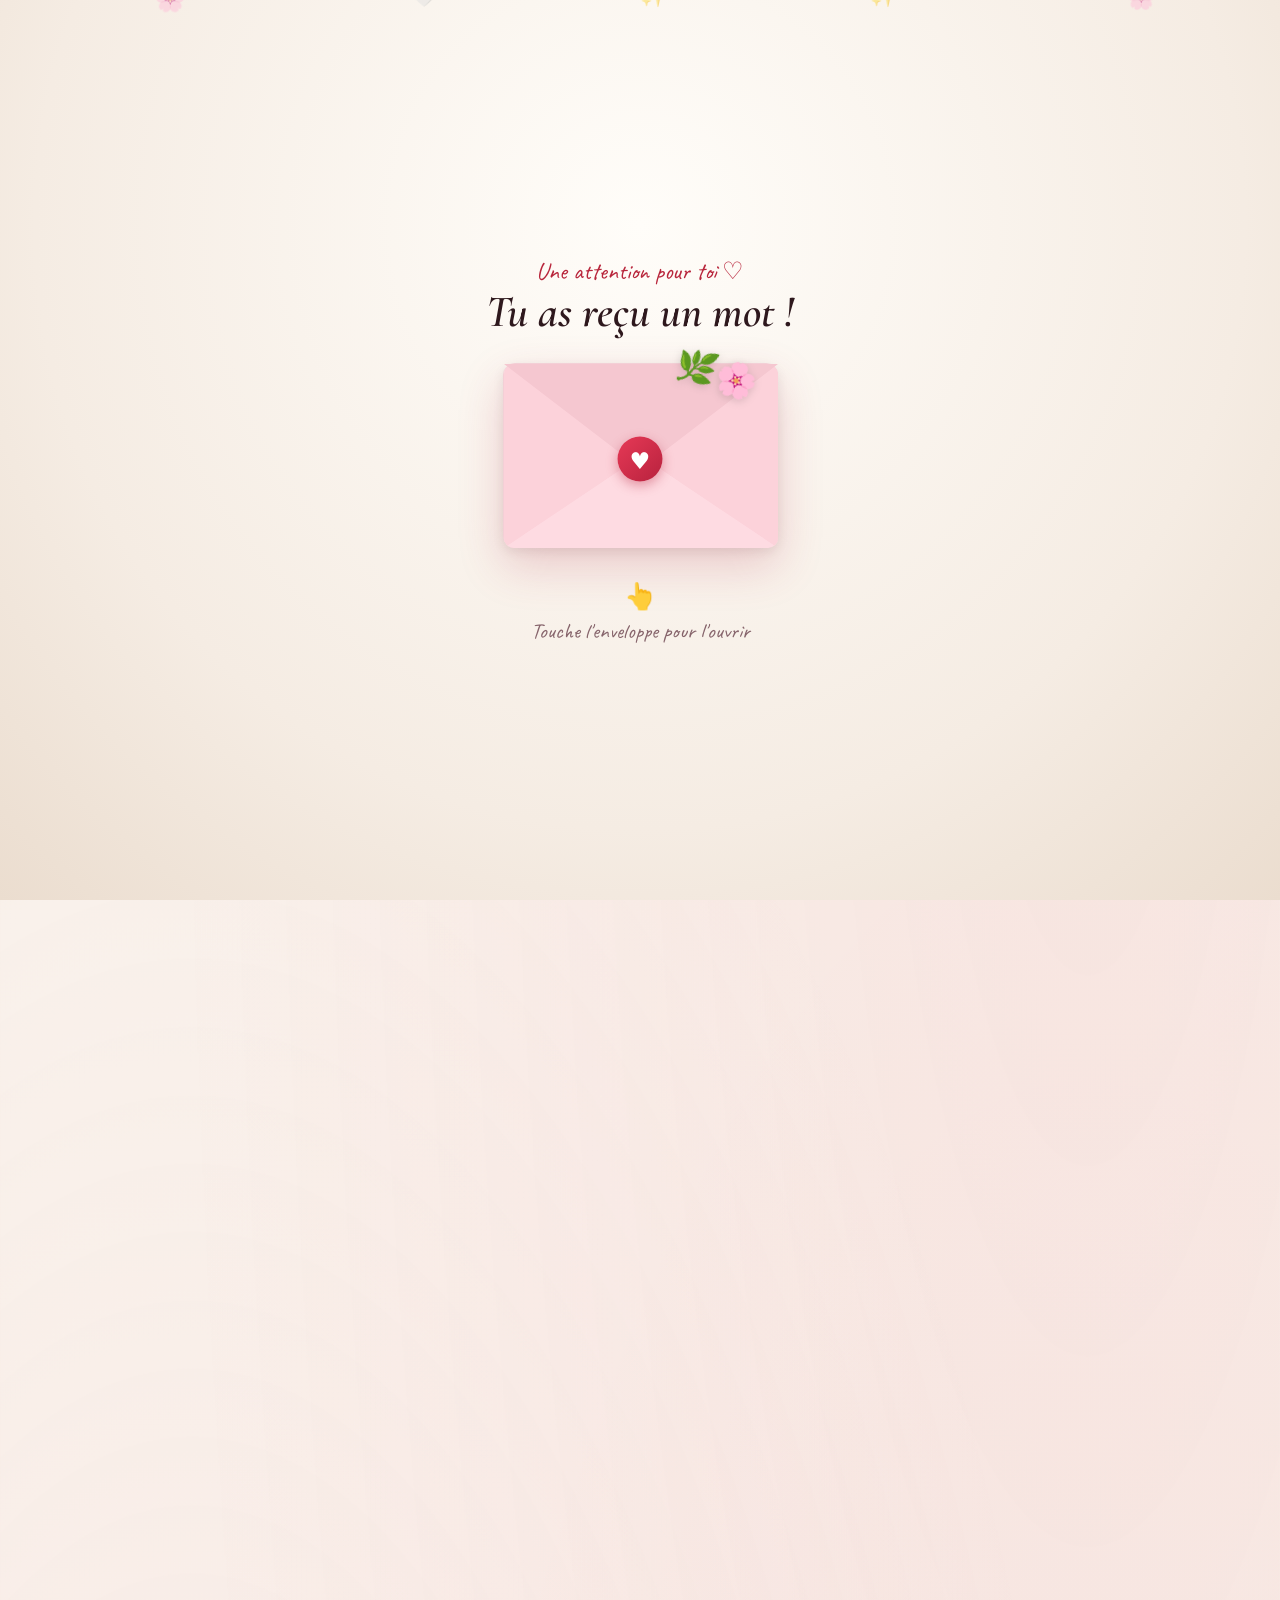
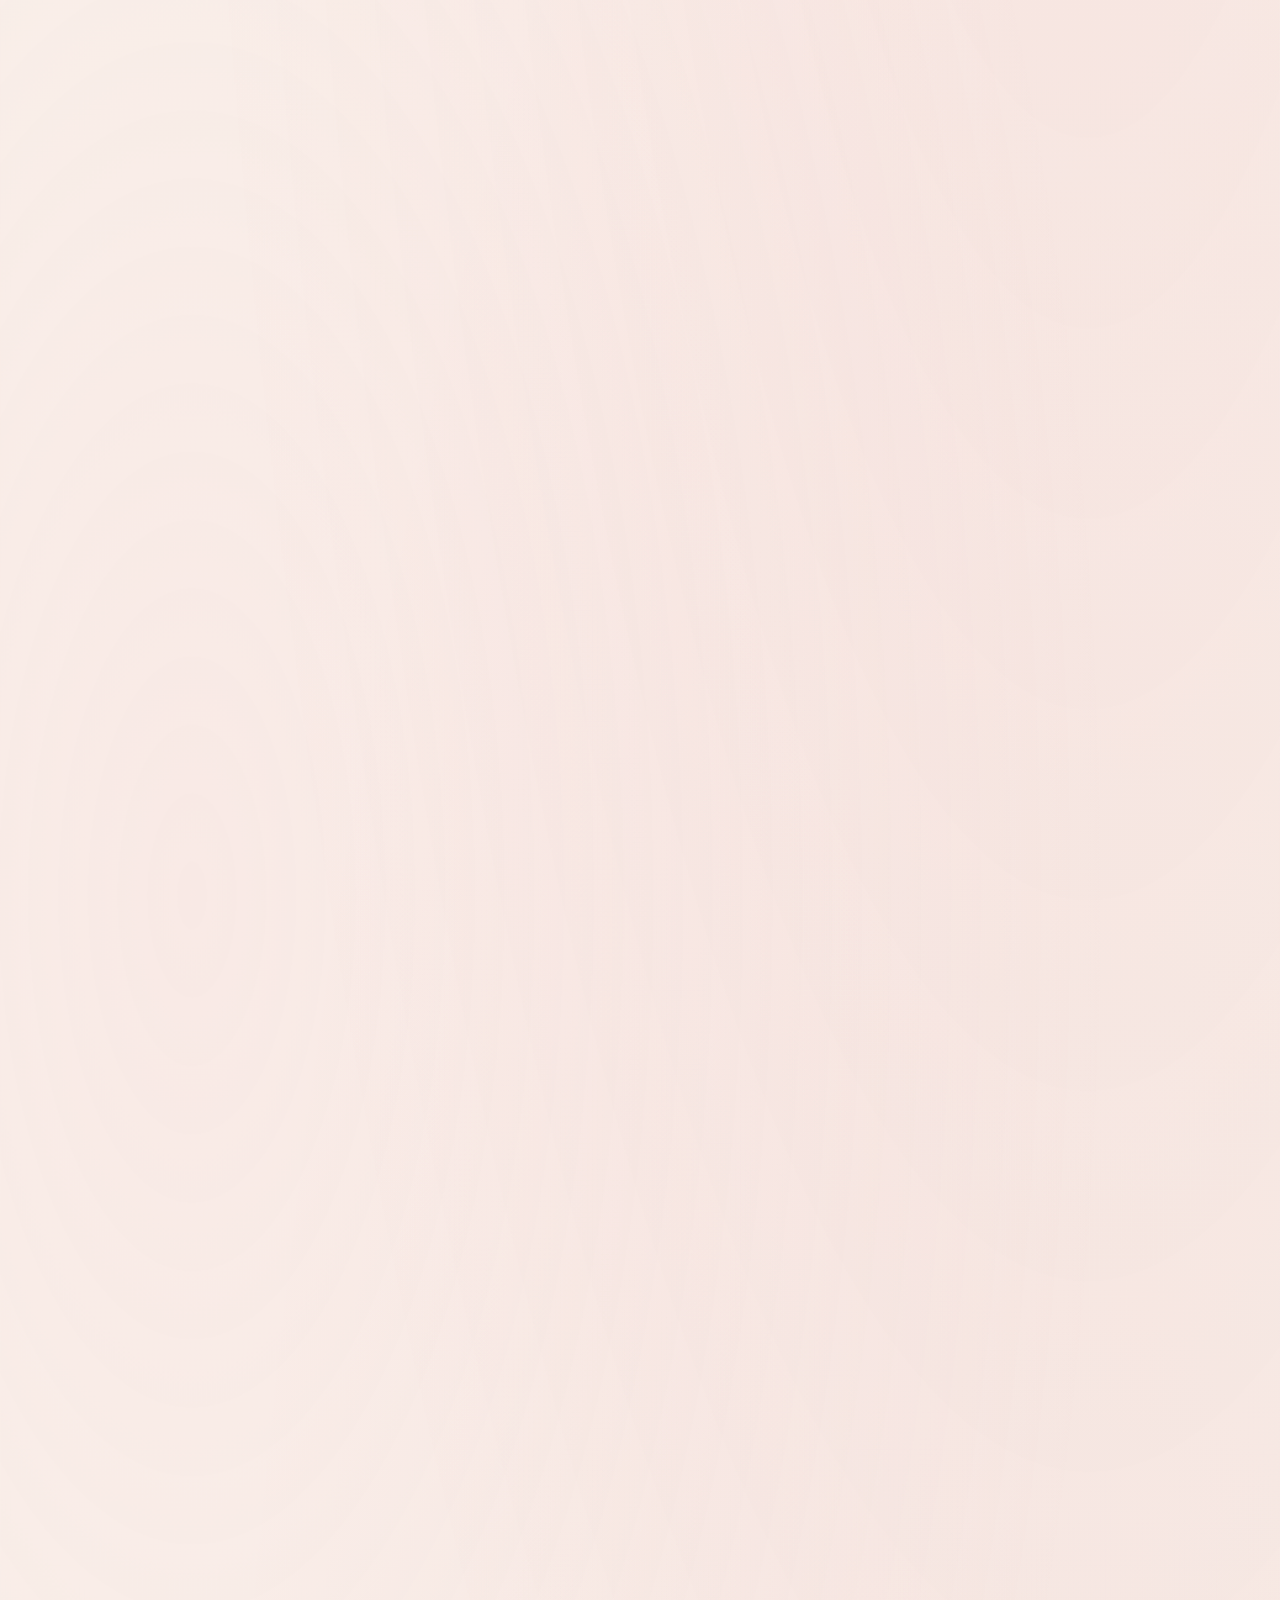
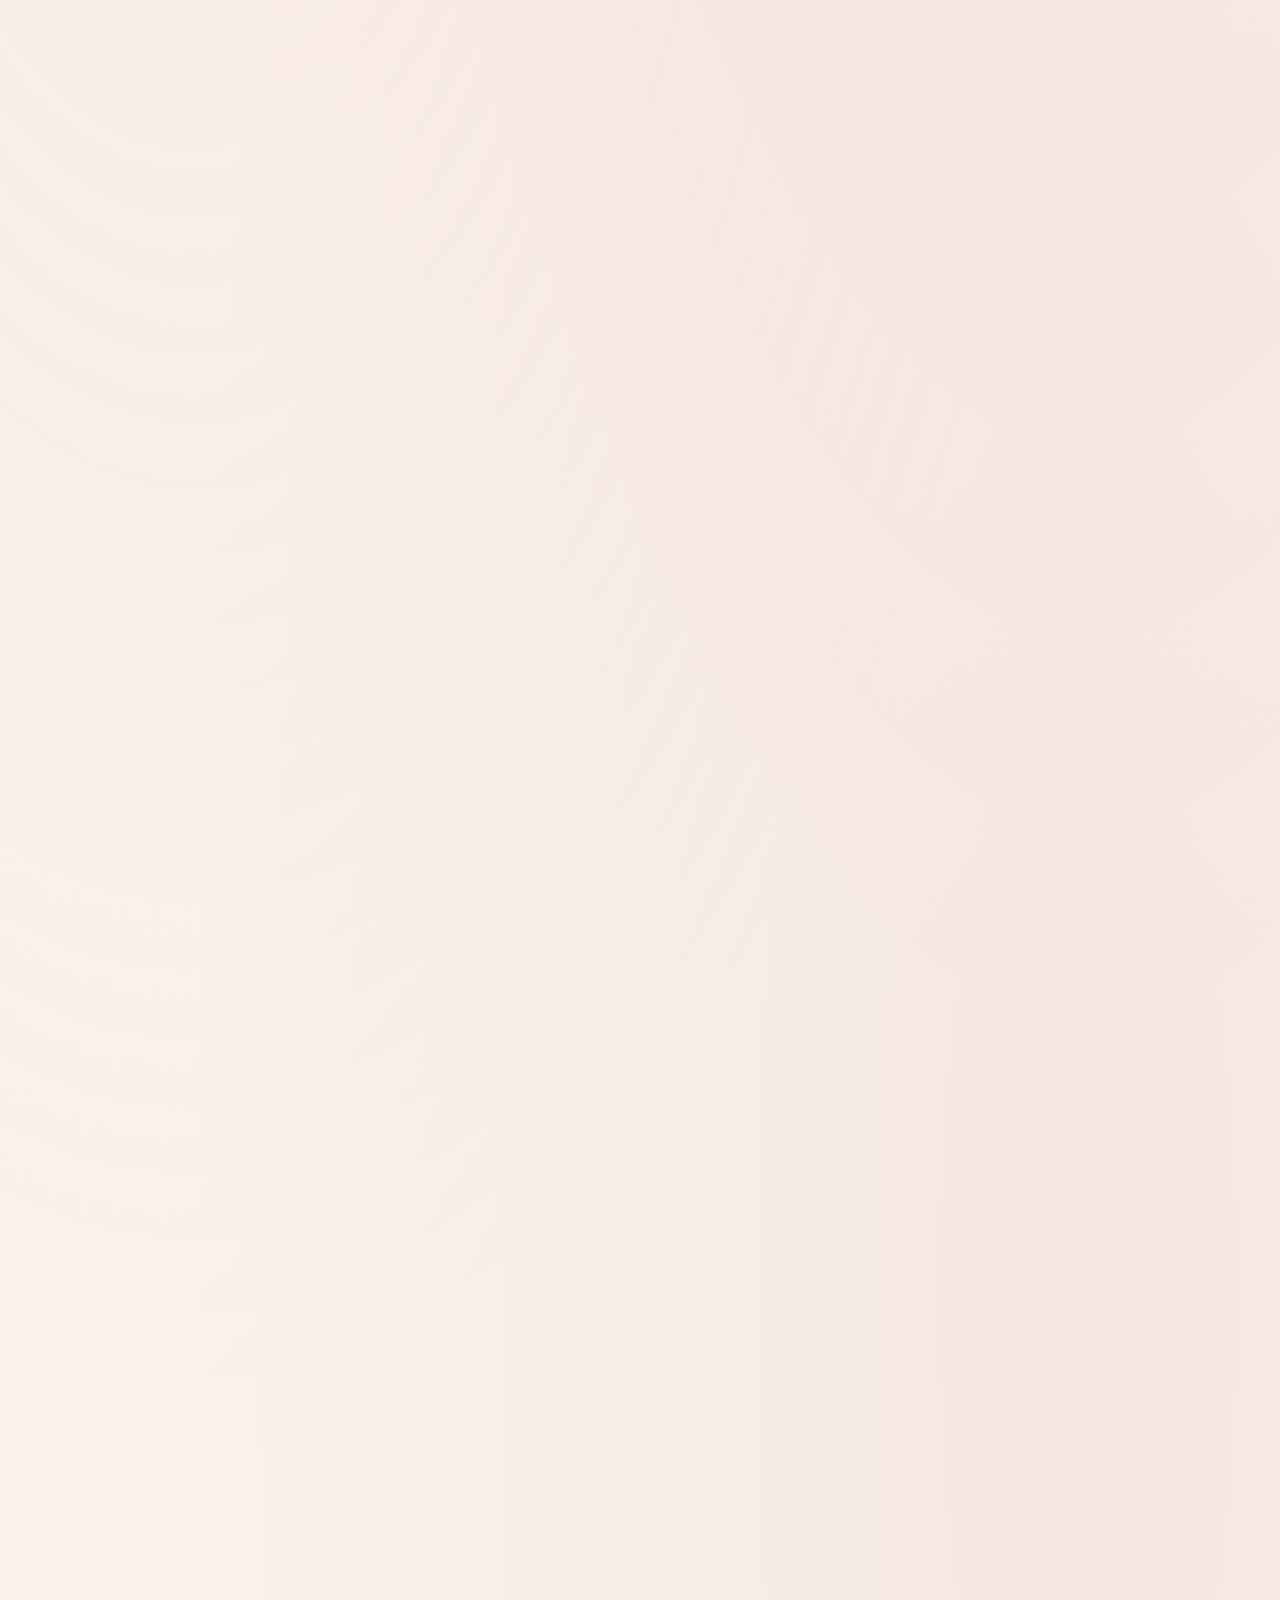
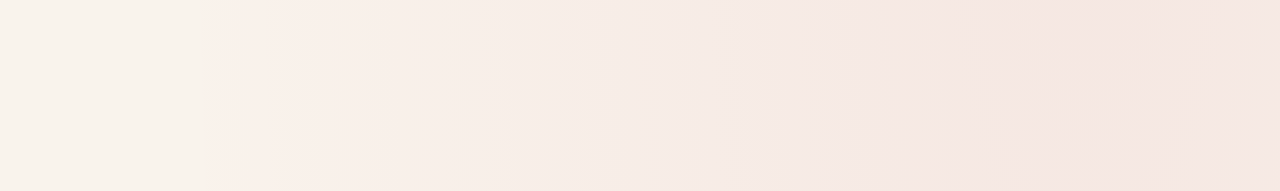
==== index.html @ b954ce8d "Refonte complète : flux scrapbook fluide clair et chaleureux inspiré du TikTok" ====
<!DOCTYPE html>
<html lang="fr">
<head>
  <meta charset="UTF-8">
  <meta name="viewport" content="width=device-width, initial-scale=1.0, maximum-scale=1.0, user-scalable=no, viewport-fit=cover">
  <title>Pour Yaye Boy ♡ Spécial Anniversaire</title>
  
  <meta name="description" content="Une attention spéciale pour l'anniversaire de Yaye Boy ♡">
  <meta property="og:title" content="Yaye Boy ♡ Joyeux Anniversaire">
  <meta property="og:description" content="Une surprise préparée spécialement pour toi...">
  <meta property="og:image" content="assets/images/photo7_hero_centered.jpg">
  <meta name="theme-color" content="#F7EFE7">

  <!-- Google Fonts : Caveat (manuscrit), Cormorant Garamond & Plus Jakarta Sans -->
  <link rel="preconnect" href="https://fonts.googleapis.com">
  <link rel="preconnect" href="https://fonts.gstatic.com" crossorigin>
  <link href="https://fonts.googleapis.com/css2?family=Caveat:wght@400;500;600;700&family=Cormorant+Garamond:ital,wght@0,400;0,600;0,700;1,400;1,600&family=Plus+Jakarta+Sans:wght@300;400;500;600;700&display=swap" rel="stylesheet">

  <link rel="stylesheet" href="style.css?v=20">
</head>
<body>

  <!-- ============================================== -->
  <!-- ÉTAPE 1 : L'ENVELOPPE INTERACTIVE INITIALE     -->
  <!-- ============================================== -->
  <div id="envelopeScreen" class="envelope-screen-hero">
    <div class="floating-petals">
      <span>🌸</span><span>🤍</span><span>✨</span><span>🌸</span><span>✨</span>
    </div>

    <div class="envelope-box-container" onclick="openLetterExperience()">
      <div class="intro-heading">
        <span class="sub-greeting">Une attention pour toi ♡</span>
        <h1 class="main-mail-title">Tu as reçu un mot !</h1>
      </div>

      <!-- L'Enveloppe Pastel avec son cœur et sa branche de lavande -->
      <div class="vintage-envelope-wrap" id="envelopeBox">
        <div class="env-back-plate"></div>
        <div class="env-letter-peek"></div>
        <div class="env-lavender-branch">🌿🌸</div>
        <div class="env-top-flap" id="envTopFlap"></div>
        <div class="env-front-creases"></div>
        <div class="env-heart-seal" id="envHeartSeal">
          <span class="seal-heart">♥</span>
        </div>
      </div>

      <div class="tap-hint-wrapper">
        <span class="tap-finger">👆</span>
        <span class="tap-label">Touche l'enveloppe pour l'ouvrir</span>
      </div>
    </div>
  </div>

  <!-- ============================================== -->
  <!-- ÉTAPE 2 : LE CARNET CONTINU SCRAPBOOK TIKTOK   -->
  <!-- (Page défilante unique, esthétique ivoire/rose)-->
  <!-- ============================================== -->
  <main id="mainExperience" class="main-scrapbook-stream">

    <!-- 1. En-tête Hero Cinématique avec texte volant -->
    <header class="tiktok-hero-section">
      <div class="hero-photo-frame">
        <img src="assets/images/photo7_hero_centered.jpg" alt="Yaye Boy" class="hero-photo">
        <div class="hero-gradient"></div>
        
        <div class="flying-text-group">
          <span class="fly-text line-1">JOYEUX ANNIVERSAIRE,</span>
          <span class="fly-text line-2">À MA LUMIÈRE ♡</span>
          <span class="fly-text line-3">YAYE BOY ✨</span>
        </div>
      </div>
    </header>

    <div class="stream-content-wrapper">

      <!-- 2. La lettre "A Love Letter / Une lettre pour toi" avec Photomaton & Morpion -->
      <section class="scrap-card love-letter-card">
        <div class="washi-tape tape-center"></div>

        <div class="letter-header-row">
          <h2 class="letter-main-title">Une lettre pour toi</h2>
          <span class="for-tag">rien que pour Yaye Boy ♡</span>
        </div>

        <div class="letter-content-flex">
          <!-- Filmstrip photomaton vertical de 4 photos d'elle -->
          <div class="filmstrip-column">
            <img src="assets/images/photostrip_yayeboy.jpg" alt="Souvenirs Yaye Boy" class="photostrip-img">
          </div>

          <!-- Texte de la lettre -->
          <div class="letter-prose-column">
            <h3 class="salutation-name">Chère Yaye Boy,</h3>
            <p>
              Même avec un tout petit temps de retard, je tenais absolument à te faire cette attention spéciale pour continuer de célébrer ton anniversaire comme il se doit.
            </p>
            <p>
              Depuis deux mois qu'on apprend à se connaître, tu as apporté tellement de douceur et de sourires dans mes journées. Tu es une personne rare, forte, drôle, intelligente et tellement inspirante.
            </p>
            <p>
              Tu mérites tout le bonheur du monde et une année remplie de grandes réussites, de santé et d'amour.
            </p>
            <div class="letter-valediction">
              <span>Avec tout mon cœur,</span>
              <strong class="author-sign">Mactar ♡</strong>
            </div>
          </div>
        </div>

        <!-- Tic-Tac-Toe "Tu as conquis mon cœur" -->
        <div class="tictactoe-widget">
          <div class="ttt-grid">
            <div class="cell">✕</div>
            <div class="cell win-heart">♥</div>
            <div class="cell"></div>
            <div class="cell"></div>
            <div class="cell win-heart">♥</div>
            <div class="cell">✕</div>
            <div class="cell"></div>
            <div class="cell win-heart">♥</div>
            <div class="cell"></div>
          </div>
          <span class="ttt-text">Tu as conquis mon cœur ♡</span>
        </div>
      </section>

      <!-- 3. Section Souvenirs & Polaroïds -->
      <section class="scrap-card memories-card">
        <div class="washi-tape tape-center"></div>

        <div class="card-section-title">
          <h2>Ces 2 mois précieux ♡</h2>
          <p class="subtitle-hand">Des rires, des messages et de si belles discussions</p>
        </div>

        <div class="polas-mosaic-grid">
          <!-- Pola 1 -->
          <div class="pola-snap pola-tilt-left" onclick="openLightbox('assets/images/photo2_doree.png', 'Toujours aussi belle ♡')">
            <div class="pola-tape"></div>
            <div class="pola-frame">
              <img src="assets/images/pola1_gold_portrait.png" alt="Yaye Boy dorée">
            </div>
            <p class="pola-legend">Toujours aussi belle ♡</p>
          </div>

          <!-- Pola 2 -->
          <div class="pola-snap pola-tilt-right" onclick="openLightbox('assets/images/photo1_diplome.jpg', 'Quelle fierté ! ♡')">
            <div class="pola-tape"></div>
            <div class="pola-frame">
              <img src="assets/images/pola3_grad_portrait.jpg" alt="Yaye Boy diplôme">
            </div>
            <p class="pola-legend">Quelle fierté ! ♡</p>
          </div>

          <!-- Pola 3 -->
          <div class="pola-snap pola-tilt-left" onclick="openLightbox('assets/images/photo8_rose.jpg', 'Douceur & rayonnement ♡')">
            <div class="pola-tape"></div>
            <div class="pola-frame">
              <img src="assets/images/pola_rose_portrait.jpg" alt="Yaye Boy rose">
            </div>
            <p class="pola-legend">Douceur & rayonnement ♡</p>
          </div>

          <!-- Pola 4 -->
          <div class="pola-snap pola-tilt-right" onclick="openLightbox('assets/images/photo5_lilas.png', 'Tu es unique ♡')">
            <div class="pola-tape"></div>
            <div class="pola-frame">
              <img src="assets/images/photo5_lilas.png" alt="Yaye Boy lilas">
            </div>
            <p class="pola-legend">Tu es unique ♡</p>
          </div>
        </div>
      </section>

      <!-- 4. Section : 5 Raisons de t'aimer (Petits Mémos Papier Délicats) -->
      <section class="scrap-card reasons-card">
        <div class="washi-tape tape-center"></div>

        <div class="card-section-title">
          <h2>5 raisons qui font que tu es unique ♡</h2>
        </div>

        <div class="memos-vertical-stack">
          <!-- Memo 1 -->
          <div class="memo-sticky-note tilt-1">
            <div class="mini-tape"></div>
            <div class="memo-icon">☀️</div>
            <div class="memo-info">
              <h4>Ton sourire</h4>
              <p>Il illumine mes journées même à distance.</p>
            </div>
          </div>

          <!-- Memo 2 -->
          <div class="memo-sticky-note tilt-2">
            <div class="mini-tape"></div>
            <div class="memo-icon">👑</div>
            <div class="memo-info">
              <h4>Ta détermination</h4>
              <p>Tu rêves grand et tu te donnes les moyens d'y arriver.</p>
            </div>
          </div>

          <!-- Memo 3 -->
          <div class="memo-sticky-note tilt-1">
            <div class="mini-tape"></div>
            <div class="memo-icon">♡</div>
            <div class="memo-info">
              <h4>Ta bienveillance</h4>
              <p>Tu penses toujours aux autres, tu as un cœur énorme.</p>
            </div>
          </div>

          <!-- Memo 4 -->
          <div class="memo-sticky-note tilt-3">
            <div class="mini-tape"></div>
            <div class="memo-icon">💬</div>
            <div class="memo-info">
              <h4>Ta façon de me parler</h4>
              <p>Tu rends tout plus simple, plus doux, plus vrai.</p>
            </div>
          </div>

          <!-- Memo 5 -->
          <div class="memo-sticky-note tilt-2">
            <div class="mini-tape"></div>
            <div class="memo-icon">🌸</div>
            <div class="memo-info">
              <h4>Ta beauté</h4>
              <p>À l'intérieur comme à l'extérieur.</p>
            </div>
          </div>
        </div>

        <div class="reasons-bottom-note">
          Et il y en a tellement d'autres... ♡
        </div>
      </section>

      <!-- 5. Section : Tes Vidéos Souvenirs -->
      <section class="scrap-card videos-card">
        <div class="washi-tape tape-center"></div>

        <div class="card-section-title">
          <h2>Ta voix, ton énergie, tes rires... ♡</h2>
          <p class="subtitle-hand">Ces petits extraits, c'est toi, tout simplement.</p>
        </div>

        <div class="videos-vertical-list">
          <div class="video-polaroid">
            <div class="video-media-wrap">
              <video preload="metadata" playsinline controls>
                <source src="assets/videos/video1.mp4" type="video/mp4">
              </video>
            </div>
            <p class="video-caption">Ton énergie & ta spontanéité ♡</p>
          </div>

          <div class="video-polaroid">
            <div class="video-media-wrap">
              <video preload="metadata" playsinline controls>
                <source src="assets/videos/video2.mp4" type="video/mp4">
              </video>
            </div>
            <p class="video-caption">Ce sourire qui fait chavirer ♡</p>
          </div>

          <div class="video-polaroid">
            <div class="video-media-wrap">
              <video preload="metadata" playsinline controls>
                <source src="assets/videos/video3.mp4" type="video/mp4">
              </video>
            </div>
            <p class="video-caption">Élégance en mouvement ✨</p>
          </div>

          <div class="video-polaroid">
            <div class="video-media-wrap">
              <video preload="metadata" playsinline controls>
                <source src="assets/videos/video4.mp4" type="video/mp4">
              </video>
            </div>
            <p class="video-caption">Douceur & rayonnement 🌸</p>
          </div>
        </div>
      </section>

      <!-- 6. Section : Mes Vœux pour ton année à venir -->
      <section class="scrap-card wishes-card">
        <div class="washi-tape tape-center"></div>

        <div class="card-section-title">
          <h2>Pour ton année à venir ♡</h2>
        </div>

        <div class="wishes-list-container">
          <div class="wish-item">
            <span class="wish-icon">🤍</span>
            <div class="wish-text">
              <strong>Du bonheur</strong>
              <p>Chaque jour un peu plus, dans chaque petit instant.</p>
            </div>
          </div>

          <div class="wish-item">
            <span class="wish-icon">🎓</span>
            <div class="wish-text">
              <strong>De la réussite</strong>
              <p>Que chacun de tes projets et tes ambitions fleurissent.</p>
            </div>
          </div>

          <div class="wish-item">
            <span class="wish-icon">✨</span>
            <div class="wish-text">
              <strong>La paix & la santé</strong>
              <p>Qu'Allah t'accorde une sérénité et une énergie infinies.</p>
            </div>
          </div>

          <div class="wish-item">
            <span class="wish-icon">🌸</span>
            <div class="wish-text">
              <strong>De la douceur</strong>
              <p>Des personnes qui prennent soin de ton cœur et de ton sourire.</p>
            </div>
          </div>

          <div class="wish-item">
            <span class="wish-icon">👑</span>
            <div class="wish-text">
              <strong>Et surtout...</strong>
              <p>Reste toujours toi-même, c'est ta plus belle force.</p>
            </div>
          </div>
        </div>

        <div class="wishes-sign-row">
          Tout le meilleur pour toi ♡
        </div>
      </section>

      <!-- 7. Section Finale : Célébration & Mot du Cœur -->
      <section class="scrap-card celebration-finale-card">
        <div class="washi-tape tape-center"></div>

        <div class="celebrate-sparkle">✨ 🎂 ✨</div>
        <h2 class="finale-title">Une nouvelle année de bonheur t'attend !</h2>

        <p class="finale-prose">
          Profite de chaque instant, vis, rêve, souris... <br>
          Tu es une fille incroyable, et je suis vraiment heureux de t'avoir dans ma vie.
        </p>

        <!-- Bouton interactif pluie de cœurs et d'or -->
        <button class="btn-celebrate-now" id="btnCelebration">
          <span class="sparkle-star">✨</span>
          <span>Touche ici pour ta surprise ♡</span>
        </button>

        <!-- Signature Mactar dessinée avec panache -->
        <div class="finale-signature-area">
          <span class="finale-subtext">Avec toute mon affection,</span>
          <div class="autograph-block">
            <span class="mactar-name">Mactar</span>
            <svg class="autograph-underline" viewBox="0 0 220 30" width="180">
              <path d="M 10 22 Q 110 4 210 20" stroke="#B8324F" stroke-width="2.5" fill="none" stroke-linecap="round"/>
            </svg>
          </div>
          <div class="bouquet-emojis">🌹 🌸 💐</div>
        </div>
      </section>

      <footer class="stream-footer-note">
        Fait avec tout mon cœur pour Yaye Boy ♡
      </footer>

    </div>
  </main>

  <!-- MODAL DE CÉLÉBRATION (PLUIE DE CŒURS ET CARTE POPUP) -->
  <div id="celebrationModal" class="celebration-modal" onclick="closeCelebrationModal(event)">
    <div class="celebration-card">
      <div class="washi-tape tape-center"></div>
      <div class="celebration-sparkles">✨ ♡ ✨</div>
      <h3 class="celebration-title">Joyeux Anniversaire <br><span class="highlight-name">Yaye Boy ✨</span></h3>
      <p class="celebration-body">Profite à fond de ta journée !</p>
      <div class="celebration-signature">— Mactar ♡</div>
      <button class="btn-close-celebration" onclick="closeCelebrationModal(event)">Fermer ♡</button>
    </div>
  </div>

  <!-- Lightbox Plein Écran -->
  <div id="lightbox" class="lightbox" onclick="closeLightbox(event)">
    <div class="lightbox-modal">
      <button class="lightbox-close" onclick="closeLightbox(event)" aria-label="Fermer">✕</button>
      <img id="lightboxImg" src="" alt="Agrandissement">
      <p id="lightboxCaption" class="lightbox-caption"></p>
    </div>
  </div>

  <script src="script.js?v=20"></script>
</body>
</html>
---- style.css ----
/* ========================================================
   FEUILLE DE STYLE SCRAPBOOK TIKTOK FLUIDE • YAYE BOY ♡
   Esthétique ivoire, papier vergé, rose poudré et rouge bordeaux
   ======================================================== */

:root {
  --color-page-bg: #F9F3EC;
  --color-card-bg: #FFFDF9;
  --color-border-card: #EDE4D8;
  --color-text-main: #2A181C;
  --color-text-muted: #6B555B;
  --color-bordeaux: #380711;
  --color-red-cherry: #B8253B;
  --color-red-bright: #E63956;
  --color-rose-poudre: #FCE8ED;
  --color-tape: rgba(253, 232, 238, 0.94);
  --shadow-soft: 0 14px 38px rgba(56, 7, 17, 0.08), 0 2px 6px rgba(0, 0, 0, 0.04);
  --shadow-pola: 0 8px 24px rgba(45, 10, 18, 0.12);

  --font-serif: 'Cormorant Garamond', Georgia, serif;
  --font-hand: 'Caveat', cursive;
  --font-sans: 'Plus Jakarta Sans', system-ui, -apple-system, sans-serif;
}

*, *::before, *::after {
  box-sizing: border-box;
  margin: 0;
  padding: 0;
  -webkit-tap-highlight-color: transparent;
}

html, body {
  width: 100%;
  min-height: 100%;
  background: var(--color-page-bg);
  background-image: 
    radial-gradient(ellipse at 85% 10%, rgba(230, 57, 86, 0.08) 0%, transparent 60%),
    radial-gradient(ellipse at 15% 50%, rgba(244, 164, 180, 0.12) 0%, transparent 60%),
    radial-gradient(ellipse at 85% 90%, rgba(184, 37, 59, 0.06) 0%, transparent 60%);
  color: var(--color-text-main);
  font-family: var(--font-sans);
  overflow-x: hidden;
  -webkit-font-smoothing: antialiased;
}

/* ========================================================
   1. ÉCRAN 1 : L'ENVELOPPE INTERACTIVE INITIALE
   ======================================================== */
.envelope-screen-hero {
  position: fixed;
  inset: 0;
  width: 100vw;
  height: 100vh;
  height: 100dvh;
  background: radial-gradient(circle at 50% 25%, #FFFDF9 0%, #F5ECE3 65%, #EBDDCF 100%);
  z-index: 10000;
  display: flex;
  flex-direction: column;
  align-items: center;
  justify-content: center;
  padding: 20px;
  transition: opacity 0.7s cubic-bezier(0.4, 0, 0.2, 1), visibility 0.7s;
}

.envelope-screen-hero.opened-dismiss {
  opacity: 0;
  visibility: hidden;
  pointer-events: none;
}

/* Pétales flottants */
.floating-petals {
  position: absolute;
  inset: 0;
  pointer-events: none;
  overflow: hidden;
  z-index: 1;
}

.floating-petals span {
  position: absolute;
  display: block;
  font-size: 1.4rem;
  opacity: 0.45;
  animation: floatPetal 11s infinite linear;
}

.floating-petals span:nth-child(1) { top: -20px; left: 12%; animation-duration: 9s; font-size: 1.6rem; }
.floating-petals span:nth-child(2) { top: -20px; left: 32%; animation-duration: 12s; animation-delay: 2s; }
.floating-petals span:nth-child(3) { top: -20px; left: 68%; animation-duration: 10s; animation-delay: 1s; }
.floating-petals span:nth-child(4) { top: -20px; left: 88%; animation-duration: 13s; animation-delay: 3s; font-size: 1.5rem; }
.floating-petals span:nth-child(5) { top: -20px; left: 50%; animation-duration: 11s; animation-delay: 4s; }

@keyframes floatPetal {
  0% { transform: translateY(-30px) rotate(0deg); opacity: 0; }
  20% { opacity: 0.65; }
  80% { opacity: 0.65; }
  100% { transform: translateY(105vh) rotate(360deg); opacity: 0; }
}

.envelope-box-container {
  display: flex;
  flex-direction: column;
  align-items: center;
  justify-content: center;
  cursor: pointer;
  position: relative;
  z-index: 5;
}

.intro-heading {
  text-align: center;
  margin-bottom: 26px;
  animation: slideDownIn 1s cubic-bezier(0.16, 1, 0.3, 1) both;
}

.sub-greeting {
  font-family: var(--font-hand);
  font-size: 1.5rem;
  color: var(--color-red-cherry);
  display: block;
  margin-bottom: 2px;
}

.main-mail-title {
  font-family: var(--font-serif);
  font-size: 2.8rem;
  font-weight: 600;
  font-style: italic;
  color: #2E181D;
  line-height: 1.1;
}

@keyframes slideDownIn {
  0% { opacity: 0; transform: translateY(-40px); }
  100% { opacity: 1; transform: translateY(0); }
}

/* L'enveloppe pastel 3D */
.vintage-envelope-wrap {
  width: 275px;
  height: 185px;
  background: #FEE8EC;
  border-radius: 12px;
  position: relative;
  box-shadow: 
    0 18px 45px rgba(184, 50, 79, 0.22),
    0 4px 12px rgba(0, 0, 0, 0.08);
  border: 1.5px solid #F3CFD6;
  animation: 
    dropEnvelope 1.2s cubic-bezier(0.16, 1, 0.3, 1) both,
    envelopeFloat 3.8s infinite ease-in-out 1.3s;
  cursor: pointer;
}

@keyframes dropEnvelope {
  0% { opacity: 0; transform: translateY(-130px) scale(0.85); }
  60% { transform: translateY(14px) scale(1.02); }
  100% { opacity: 1; transform: translateY(0) scale(1); }
}

@keyframes envelopeFloat {
  0%, 100% { transform: translateY(0) rotate(0deg); }
  50% { transform: translateY(-9px) rotate(1deg); }
}

.env-back-plate {
  position: absolute;
  inset: 0;
  background: #F9DCE2;
  border-radius: 10px;
}

.env-letter-peek {
  position: absolute;
  top: 15px;
  left: 20px;
  right: 20px;
  height: 80px;
  background: #FFFDF9;
  border-radius: 6px 6px 0 0;
  border: 1px solid #EFE4D6;
  transition: transform 0.6s cubic-bezier(0.16, 1, 0.3, 1);
}

.vintage-envelope-wrap.is-opening .env-letter-peek {
  transform: translateY(-60px);
}

.env-lavender-branch {
  position: absolute;
  top: -14px;
  right: 18px;
  font-size: 2.1rem;
  z-index: 6;
  filter: drop-shadow(0 2px 4px rgba(0,0,0,0.15));
  transform: rotate(18deg);
  pointer-events: none;
}

.env-front-creases {
  position: absolute;
  inset: 0;
  border-radius: 10px;
  pointer-events: none;
  z-index: 4;
  border-bottom: 92px solid #FEDBE2;
  border-left: 137px solid #FCD2DA;
  border-right: 137px solid #FCD2DA;
  border-top: 92px solid transparent;
}

.env-top-flap {
  position: absolute;
  top: 0;
  left: 0;
  width: 0;
  height: 0;
  border-left: 137px solid transparent;
  border-right: 137px solid transparent;
  border-top: 105px solid #F5C7D0;
  transform-origin: top center;
  transition: transform 0.6s cubic-bezier(0.4, 0, 0.2, 1);
  z-index: 5;
}

.vintage-envelope-wrap.is-opening .env-top-flap {
  transform: rotateX(180deg);
  z-index: 2;
}

.env-heart-seal {
  position: absolute;
  top: 52%;
  left: 50%;
  transform: translate(-50%, -50%);
  width: 45px;
  height: 45px;
  background: linear-gradient(135deg, #E63956 0%, #B8223E 100%);
  border-radius: 50%;
  display: flex;
  align-items: center;
  justify-content: center;
  z-index: 8;
  box-shadow: 0 4px 12px rgba(184, 34, 62, 0.4);
  transition: transform 0.3s ease, opacity 0.3s ease;
}

.seal-heart {
  color: #FFF;
  font-size: 1.45rem;
  line-height: 1;
  animation: sealPulse 1.8s infinite ease-in-out;
}

@keyframes sealPulse {
  0%, 100% { transform: scale(1); }
  50% { transform: scale(1.22); }
}

.vintage-envelope-wrap.is-opening .env-heart-seal {
  transform: translate(-50%, -50%) scale(1.4);
  opacity: 0;
}

.tap-hint-wrapper {
  margin-top: 30px;
  display: flex;
  flex-direction: column;
  align-items: center;
  gap: 6px;
  animation: fadeInHint 1.2s ease 1s both;
}

.tap-finger {
  font-size: 1.6rem;
  animation: tapBounce 1.4s infinite ease-in-out;
}

@keyframes tapBounce {
  0%, 100% { transform: translateY(0); }
  50% { transform: translateY(-7px); }
}

.tap-label {
  font-family: var(--font-hand);
  font-size: 1.35rem;
  color: #7A555E;
}

@keyframes fadeInHint {
  0% { opacity: 0; }
  100% { opacity: 0.9; }
}

/* ========================================================
   2. ÉCRAN 2 : LE FLUX CONTINU SCRAPBOOK
   ======================================================== */
.main-scrapbook-stream {
  width: 100%;
  display: flex;
  flex-direction: column;
  align-items: center;
  opacity: 0;
  transition: opacity 0.8s ease;
  padding-bottom: 70px;
}

.main-scrapbook-stream.active {
  opacity: 1;
}

/* Ruban Washi Tape adhésif */
.washi-tape {
  position: absolute;
  height: 20px;
  background: var(--color-tape);
  box-shadow: 0 1px 4px rgba(0,0,0,0.08);
  pointer-events: none;
  z-index: 10;
  border-left: 2px dashed rgba(184, 50, 79, 0.35);
  border-right: 2px dashed rgba(184, 50, 79, 0.35);
}

.tape-center {
  top: -10px;
  left: 50%;
  transform: translateX(-50%) rotate(-0.5deg);
  width: 85px;
}

/* Conteneur principal */
.stream-content-wrapper {
  width: 100%;
  max-width: 480px;
  padding: 0 16px;
  display: flex;
  flex-direction: column;
  gap: 32px;
}

/* Cartes Scrapbook */
.scrap-card {
  background: var(--color-card-bg);
  border: 1px solid var(--color-border-card);
  border-radius: 16px;
  padding: 28px 20px 24px;
  box-shadow: var(--shadow-soft);
  position: relative;
  width: 100%;
}

.card-section-title {
  text-align: center;
  margin-bottom: 22px;
}

.card-section-title h2 {
  font-family: var(--font-serif);
  font-size: 2rem;
  font-weight: 700;
  color: var(--color-bordeaux);
  line-height: 1.2;
}

.card-section-title .subtitle-hand {
  font-family: var(--font-hand);
  font-size: 1.35rem;
  color: var(--color-text-muted);
  margin-top: 4px;
}

/* --------------------------------------------------------
   A. Header Cinématique avec photo de Yaye Boy & Titres volants
   -------------------------------------------------------- */
.tiktok-hero-section {
  width: 100%;
  max-width: 480px;
  padding: 20px 16px 0;
  margin-bottom: 12px;
}

.hero-photo-frame {
  width: 100%;
  height: 245px;
  border-radius: 18px;
  position: relative;
  overflow: hidden;
  box-shadow: 0 18px 42px rgba(56, 7, 17, 0.28);
  border: 2px solid rgba(255, 255, 255, 0.95);
}

.hero-photo {
  width: 100%;
  height: 100%;
  object-fit: cover;
  object-position: center 25%;
  display: block;
  transform: scale(1.03);
  animation: zoomSubtle 12s infinite alternate ease-in-out;
}

@keyframes zoomSubtle {
  0% { transform: scale(1.03); }
  100% { transform: scale(1.1); }
}

.hero-gradient {
  position: absolute;
  inset: 0;
  background: linear-gradient(180deg, rgba(30, 8, 14, 0.2) 0%, rgba(20, 4, 8, 0.72) 100%);
  pointer-events: none;
}

.flying-text-group {
  position: absolute;
  inset: 0;
  display: flex;
  flex-direction: column;
  justify-content: center;
  align-items: center;
  text-align: center;
  padding: 15px;
  z-index: 5;
  pointer-events: none;
}

.fly-text {
  color: #FFF;
  text-shadow: 0 2px 14px rgba(0, 0, 0, 0.8), 0 0 25px rgba(230, 57, 86, 0.6);
  line-height: 1.1;
  opacity: 0;
}

.line-1 {
  font-family: var(--font-serif);
  font-size: 2.1rem;
  font-weight: 700;
  letter-spacing: 2px;
  animation: flyInLeft 0.8s cubic-bezier(0.16, 1, 0.3, 1) 0.3s both;
}

.line-2 {
  font-family: var(--font-hand);
  font-size: 2.8rem;
  font-weight: 700;
  color: #FFB3C2;
  margin-top: -2px;
  animation: flyInRight 0.8s cubic-bezier(0.16, 1, 0.3, 1) 0.6s both;
}

.line-3 {
  font-family: var(--font-serif);
  font-size: 1.55rem;
  font-style: italic;
  letter-spacing: 3px;
  color: #FFF;
  animation: popInBounce 0.9s cubic-bezier(0.175, 0.885, 0.32, 1.275) 0.9s both;
}

@keyframes flyInLeft {
  0% { opacity: 0; transform: translateX(-80px) rotate(-4deg); }
  100% { opacity: 1; transform: translateX(0) rotate(0deg); }
}

@keyframes flyInRight {
  0% { opacity: 0; transform: translateX(80px) rotate(4deg); }
  100% { opacity: 1; transform: translateX(0) rotate(0deg); }
}

@keyframes popInBounce {
  0% { opacity: 0; transform: scale(0.5) translateY(20px); }
  100% { opacity: 1; transform: scale(1) translateY(0); }
}

/* --------------------------------------------------------
   B. Love Letter Card avec photomaton 4 photos
   -------------------------------------------------------- */
.letter-header-row {
  display: flex;
  align-items: baseline;
  justify-content: space-between;
  border-bottom: 1.5px solid #F0E3D8;
  padding-bottom: 10px;
  margin-bottom: 18px;
}

.letter-main-title {
  font-family: var(--font-serif);
  font-size: 2.1rem;
  color: var(--color-red-cherry);
  font-weight: 700;
  line-height: 1;
}

.for-tag {
  font-family: var(--font-hand);
  font-size: 1.25rem;
  color: #8C757B;
}

.letter-content-flex {
  display: flex;
  gap: 16px;
  align-items: flex-start;
  margin-bottom: 18px;
}

.filmstrip-column {
  width: 95px;
  flex-shrink: 0;
  background: #FFF;
  padding: 4px;
  border-radius: 4px;
  box-shadow: 0 4px 14px rgba(45, 10, 18, 0.15);
  border: 1px solid #E5D9CE;
  transform: rotate(-1.5deg);
}

.photostrip-img {
  width: 100%;
  height: auto;
  display: block;
  border-radius: 2px;
}

.letter-prose-column {
  flex: 1;
  font-family: var(--font-serif);
  font-size: 1.08rem;
  line-height: 1.6;
  color: #38292D;
}

.salutation-name {
  font-family: var(--font-hand);
  font-size: 1.8rem;
  font-weight: 700;
  color: var(--color-red-cherry);
  margin-bottom: 8px;
}

.letter-prose-column p {
  margin-bottom: 10px;
}

.letter-valediction {
  margin-top: 14px;
  font-family: var(--font-hand);
  font-size: 1.4rem;
  color: #5C4349;
  line-height: 1.25;
}

.author-sign {
  color: var(--color-red-cherry);
  font-size: 1.75rem;
}

/* Morpion Tic-Tac-Toe */
.tictactoe-widget {
  background: #FFF5F7;
  border: 1px dashed #E8CCD4;
  border-radius: 10px;
  padding: 12px;
  display: flex;
  align-items: center;
  justify-content: center;
  gap: 18px;
  margin-top: 8px;
}

.ttt-grid {
  display: grid;
  grid-template-columns: repeat(3, 25px);
  grid-template-rows: repeat(3, 25px);
  gap: 4px;
}

.ttt-grid .cell {
  background: rgba(255, 255, 255, 0.85);
  border: 1px solid #F0C4D0;
  border-radius: 3px;
  display: flex;
  align-items: center;
  justify-content: center;
  font-size: 0.9rem;
  color: #665055;
  font-weight: 700;
}

.ttt-grid .cell.win-heart {
  color: var(--color-red-bright);
  font-size: 1.15rem;
  animation: pulseWin 1.5s infinite ease-in-out;
}

@keyframes pulseWin {
  0%, 100% { transform: scale(1); }
  50% { transform: scale(1.25); }
}

.ttt-text {
  font-family: var(--font-hand);
  font-size: 1.45rem;
  font-weight: 700;
  color: var(--color-red-cherry);
}

/* --------------------------------------------------------
   C. Polaroïds Souvenirs
   -------------------------------------------------------- */
.polas-mosaic-grid {
  display: grid;
  grid-template-columns: 1fr 1fr;
  gap: 16px;
}

.pola-snap {
  background: #FFF;
  padding: 8px 8px 12px;
  border-radius: 4px;
  box-shadow: var(--shadow-pola);
  border: 1px solid #EBE2D5;
  position: relative;
  cursor: pointer;
  transition: transform 0.25s ease;
}

.pola-snap:hover {
  transform: scale(1.03) rotate(0deg) !important;
  z-index: 5;
}

.pola-tilt-left { transform: rotate(-1.5deg); }
.pola-tilt-right { transform: rotate(1.5deg); }

.pola-tape {
  position: absolute;
  top: -7px;
  left: 50%;
  transform: translateX(-50%) rotate(1deg);
  width: 50px;
  height: 14px;
  background: var(--color-tape);
  border-left: 1px dashed rgba(184, 50, 79, 0.3);
  border-right: 1px dashed rgba(184, 50, 79, 0.3);
}

.pola-frame {
  width: 100%;
  height: 175px;
  overflow: hidden;
  border-radius: 2px;
  background: #FAF6F2;
}

.pola-frame img {
  width: 100%;
  height: 100%;
  object-fit: cover;
  object-position: center 25%;
  display: block;
}

.pola-legend {
  font-family: var(--font-hand);
  font-size: 1.25rem;
  text-align: center;
  color: var(--color-text-main);
  margin-top: 8px;
  line-height: 1.15;
}

/* --------------------------------------------------------
   D. 5 Raisons (Notes mémo)
   -------------------------------------------------------- */
.memos-vertical-stack {
  display: flex;
  flex-direction: column;
  gap: 13px;
}

.memo-sticky-note {
  background: #FFF;
  border-radius: 8px;
  padding: 13px 15px;
  box-shadow: 0 4px 14px rgba(0, 0, 0, 0.06);
  border: 1px solid #ECE2D5;
  display: flex;
  align-items: center;
  gap: 14px;
  position: relative;
  transition: transform 0.2s ease;
}

.tilt-1 { transform: rotate(-0.8deg); }
.tilt-2 { transform: rotate(0.8deg); }
.tilt-3 { transform: rotate(-0.5deg); }

.memo-sticky-note:hover {
  transform: scale(1.02) rotate(0deg);
}

.mini-tape {
  position: absolute;
  top: -6px;
  left: 20px;
  width: 45px;
  height: 12px;
  background: var(--color-tape);
  border-left: 1px dashed rgba(184, 50, 79, 0.3);
  border-right: 1px dashed rgba(184, 50, 79, 0.3);
}

.memo-icon {
  width: 38px;
  height: 38px;
  border-radius: 50%;
  background: var(--color-rose-poudre);
  border: 1px solid #F5CCD6;
  display: flex;
  align-items: center;
  justify-content: center;
  font-size: 1.3rem;
  flex-shrink: 0;
}

.memo-info h4 {
  font-family: var(--font-serif);
  font-size: 1.15rem;
  font-weight: 700;
  color: var(--color-bordeaux);
  margin-bottom: 2px;
  line-height: 1.2;
}

.memo-info p {
  font-size: 0.88rem;
  color: var(--color-text-muted);
  line-height: 1.35;
}

.reasons-bottom-note {
  font-family: var(--font-hand);
  font-size: 1.55rem;
  color: var(--color-red-cherry);
  text-align: right;
  margin-top: 14px;
  margin-right: 8px;
}

/* --------------------------------------------------------
   E. Vidéos Souvenirs
   -------------------------------------------------------- */
.videos-vertical-list {
  display: flex;
  flex-direction: column;
  gap: 20px;
  align-items: center;
}

.video-polaroid {
  background: #FFF;
  padding: 8px 8px 12px;
  border-radius: 6px;
  box-shadow: var(--shadow-pola);
  border: 1px solid #EBE2D5;
  width: 100%;
}

.video-media-wrap {
  width: 100%;
  border-radius: 4px;
  overflow: hidden;
  background: #000;
}

.video-media-wrap video {
  width: 100%;
  height: auto;
  max-height: 480px;
  object-fit: contain;
  display: block;
}

.video-caption {
  font-family: var(--font-hand);
  font-size: 1.35rem;
  text-align: center;
  color: var(--color-text-main);
  margin-top: 8px;
}

/* --------------------------------------------------------
   F. Vœux pour ton année à venir
   -------------------------------------------------------- */
.wishes-list-container {
  display: flex;
  flex-direction: column;
  gap: 12px;
}

.wish-item {
  background: #FFF;
  border-radius: 8px;
  padding: 12px 14px;
  border: 1px solid #ECE2D5;
  display: flex;
  align-items: center;
  gap: 14px;
}

.wish-icon {
  font-size: 1.4rem;
  width: 36px;
  height: 36px;
  border-radius: 50%;
  background: var(--color-rose-poudre);
  display: flex;
  align-items: center;
  justify-content: center;
  flex-shrink: 0;
}

.wish-text strong {
  font-family: var(--font-serif);
  font-size: 1.15rem;
  color: var(--color-bordeaux);
  display: block;
  margin-bottom: 2px;
}

.wish-text p {
  font-size: 0.88rem;
  color: var(--color-text-muted);
  line-height: 1.35;
}

.wishes-sign-row {
  font-family: var(--font-hand);
  font-size: 1.6rem;
  color: var(--color-red-cherry);
  text-align: right;
  margin-top: 14px;
  margin-right: 8px;
}

/* --------------------------------------------------------
   G. Célébration Finale & Autographe Mactar
   -------------------------------------------------------- */
.celebration-finale-card {
  text-align: center;
}

.celebrate-sparkle {
  font-size: 1.45rem;
  color: var(--color-red-cherry);
  margin-bottom: 8px;
  letter-spacing: 3px;
}

.finale-title {
  font-family: var(--font-serif);
  font-size: 1.85rem;
  font-weight: 700;
  color: var(--color-bordeaux);
  line-height: 1.25;
  margin-bottom: 14px;
}

.finale-prose {
  font-family: var(--font-serif);
  font-size: 1.15rem;
  color: var(--color-text-muted);
  line-height: 1.55;
  margin-bottom: 24px;
}

.btn-celebrate-now {
  background: linear-gradient(135deg, #E63956 0%, #B8223E 100%);
  color: #FFF;
  border: none;
  font-family: var(--font-sans);
  font-size: 0.98rem;
  font-weight: 700;
  padding: 14px 28px;
  border-radius: 50px;
  cursor: pointer;
  box-shadow: 0 8px 24px rgba(230, 57, 86, 0.4);
  display: inline-flex;
  align-items: center;
  gap: 8px;
  animation: pulseCelebrate 2.2s infinite ease-in-out;
  transition: transform 0.2s, box-shadow 0.2s;
}

@keyframes pulseCelebrate {
  0%, 100% { transform: scale(1); box-shadow: 0 8px 24px rgba(230, 57, 86, 0.4); }
  50% { transform: scale(1.04); box-shadow: 0 12px 28px rgba(230, 57, 86, 0.6); }
}

.btn-celebrate-now:active {
  transform: scale(0.96);
}

.finale-signature-area {
  border-top: 1px dashed #E2D2D7;
  padding-top: 20px;
  margin-top: 26px;
  display: flex;
  flex-direction: column;
  align-items: center;
}

.finale-subtext {
  font-family: var(--font-serif);
  font-style: italic;
  font-size: 1.05rem;
  color: #7A6F72;
  margin-bottom: 6px;
}

.autograph-block {
  display: flex;
  flex-direction: column;
  align-items: center;
}

.mactar-name {
  font-family: var(--font-hand);
  font-size: 3.4rem;
  font-weight: 700;
  color: var(--color-red-cherry);
  line-height: 1;
  letter-spacing: 1px;
}

.autograph-underline {
  margin-top: -10px;
}

.bouquet-emojis {
  font-size: 1.4rem;
  margin-top: 16px;
  letter-spacing: 4px;
}

.stream-footer-note {
  text-align: center;
  font-family: var(--font-hand);
  font-size: 1.25rem;
  color: #9E888E;
  margin-top: 8px;
}

/* ========================================================
   MODAL DE CÉLÉBRATION POPUP
   ======================================================== */
.celebration-modal {
  position: fixed;
  inset: 0;
  background: rgba(30, 15, 20, 0.75);
  backdrop-filter: blur(10px);
  -webkit-backdrop-filter: blur(10px);
  z-index: 10010;
  display: flex;
  align-items: center;
  justify-content: center;
  padding: 20px;
  opacity: 0;
  visibility: hidden;
  transition: opacity 0.4s ease, visibility 0.4s ease;
}

.celebration-modal.active {
  opacity: 1;
  visibility: visible;
}

.celebration-card {
  background: #FFFDF9;
  color: var(--color-text-main);
  border: 1px solid #E8DFD3;
  border-radius: 14px;
  padding: 36px 24px 26px;
  max-width: 340px;
  width: 100%;
  text-align: center;
  box-shadow: 0 20px 50px rgba(0, 0, 0, 0.35);
  position: relative;
  transform: scale(0.9);
  transition: transform 0.4s cubic-bezier(0.175, 0.885, 0.32, 1.275);
}

.celebration-modal.active .celebration-card {
  transform: scale(1);
}

.celebration-sparkles {
  font-size: 1.5rem;
  color: var(--color-red-cherry);
  margin-bottom: 10px;
}

.celebration-title {
  font-family: var(--font-hand);
  font-size: 2.3rem;
  font-weight: 700;
  color: var(--color-bordeaux);
  line-height: 1.15;
  margin-bottom: 10px;
}

.celebration-title .highlight-name {
  color: var(--color-red-cherry);
  font-size: 2.5rem;
}

.celebration-body {
  font-family: var(--font-serif);
  font-size: 1.3rem;
  font-style: italic;
  color: var(--color-text-muted);
  margin-bottom: 16px;
}

.celebration-signature {
  font-family: var(--font-hand);
  font-size: 2rem;
  font-weight: 700;
  color: var(--color-red-cherry);
  margin-bottom: 22px;
}

.btn-close-celebration {
  background: var(--color-bordeaux);
  color: #FFF;
  border: none;
  font-family: var(--font-sans);
  font-size: 0.9rem;
  font-weight: 600;
  padding: 10px 24px;
  border-radius: 50px;
  cursor: pointer;
}

/* ========================================================
   LIGHTBOX PLEIN ÉCRAN
   ======================================================== */
.lightbox {
  position: fixed;
  inset: 0;
  background: rgba(20, 10, 14, 0.94);
  backdrop-filter: blur(12px);
  z-index: 10002;
  display: flex;
  align-items: center;
  justify-content: center;
  padding: 16px;
  opacity: 0;
  visibility: hidden;
  transition: opacity 0.3s ease, visibility 0.3s ease;
}

.lightbox.active {
  opacity: 1;
  visibility: visible;
}

.lightbox-modal {
  position: relative;
  max-width: 92vw;
  max-height: 85vh;
  display: flex;
  flex-direction: column;
  align-items: center;
  background: #FFF;
  padding: 8px 8px 14px;
  border-radius: 4px;
  box-shadow: 0 20px 50px rgba(0,0,0,0.7);
}

.lightbox-modal img {
  max-width: 100%;
  max-height: 68vh;
  object-fit: contain;
  border-radius: 2px;
}

.lightbox-caption {
  font-family: var(--font-hand);
  font-size: 1.35rem;
  color: var(--color-text-main);
  margin-top: 8px;
  text-align: center;
}

.lightbox-close {
  position: absolute;
  top: -38px;
  right: 0;
  background: none;
  border: none;
  color: #FFF;
  font-size: 1.8rem;
  cursor: pointer;
  padding: 4px;
}
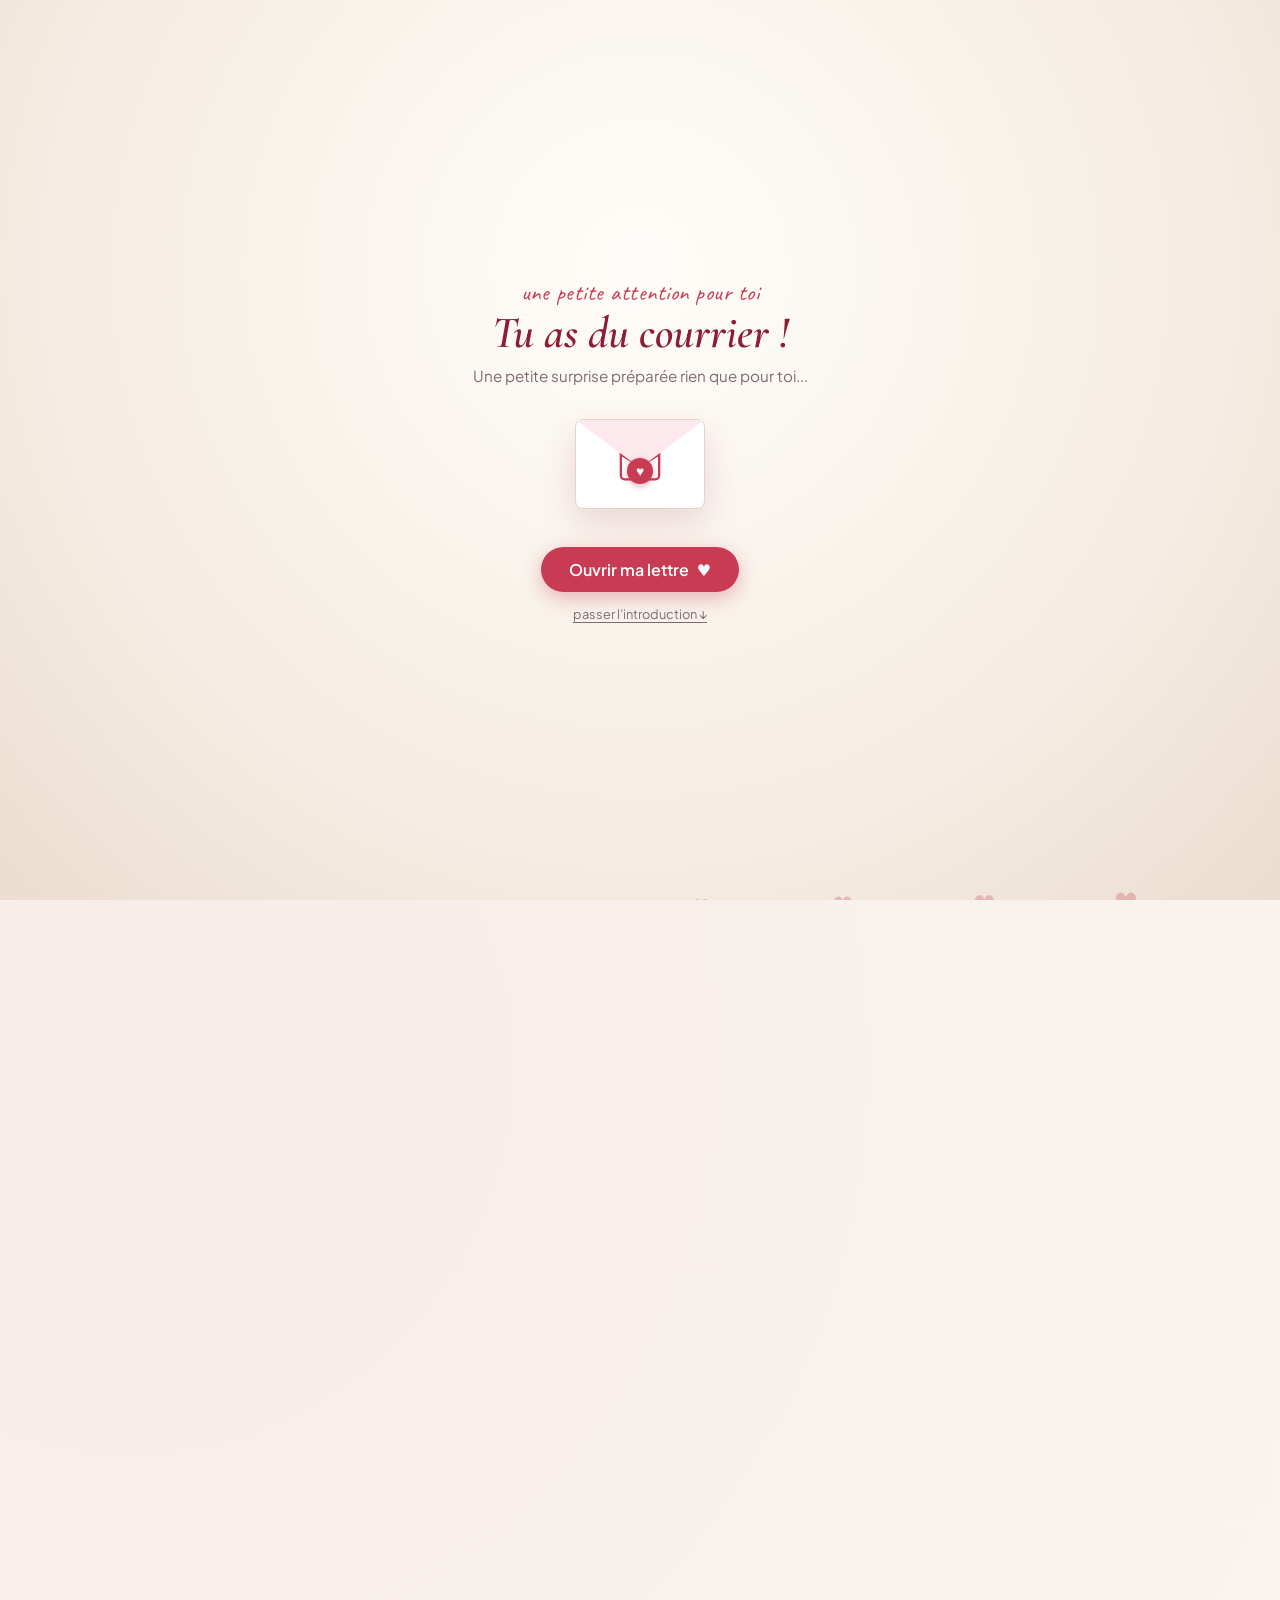
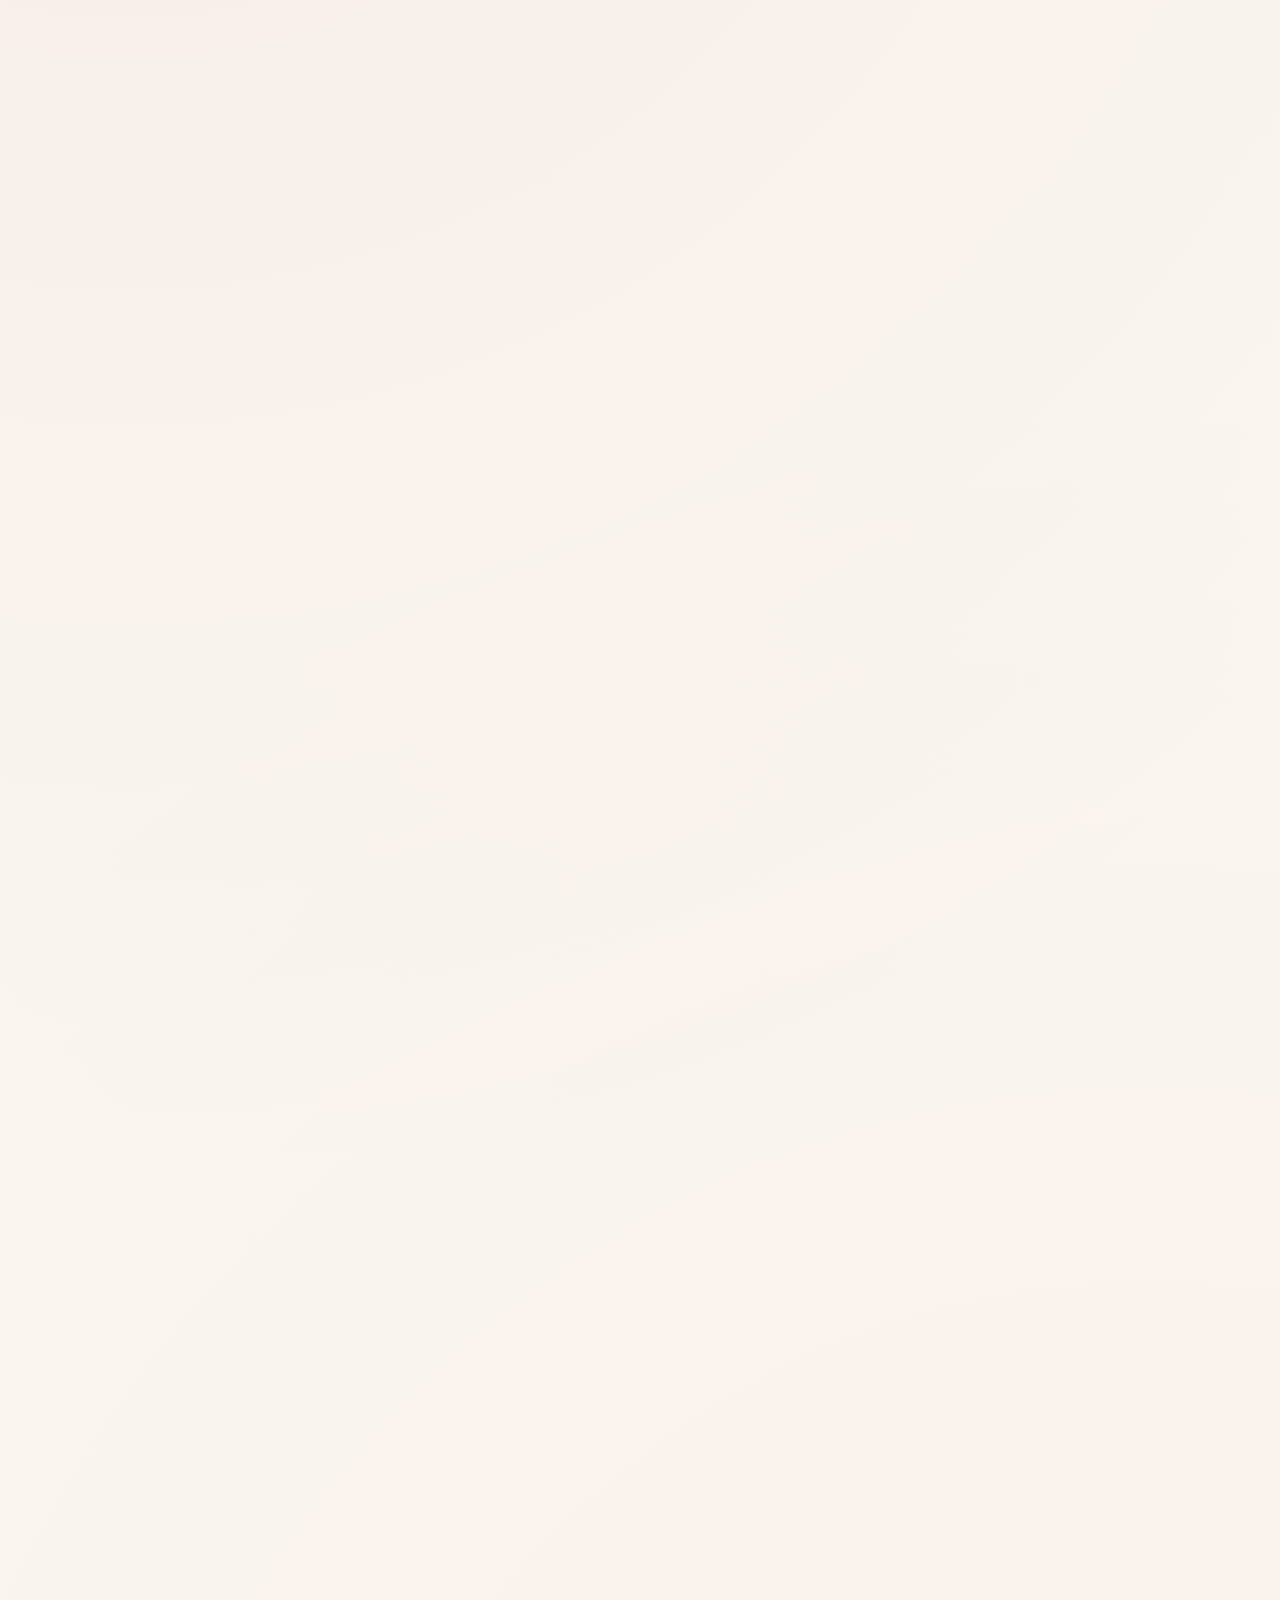
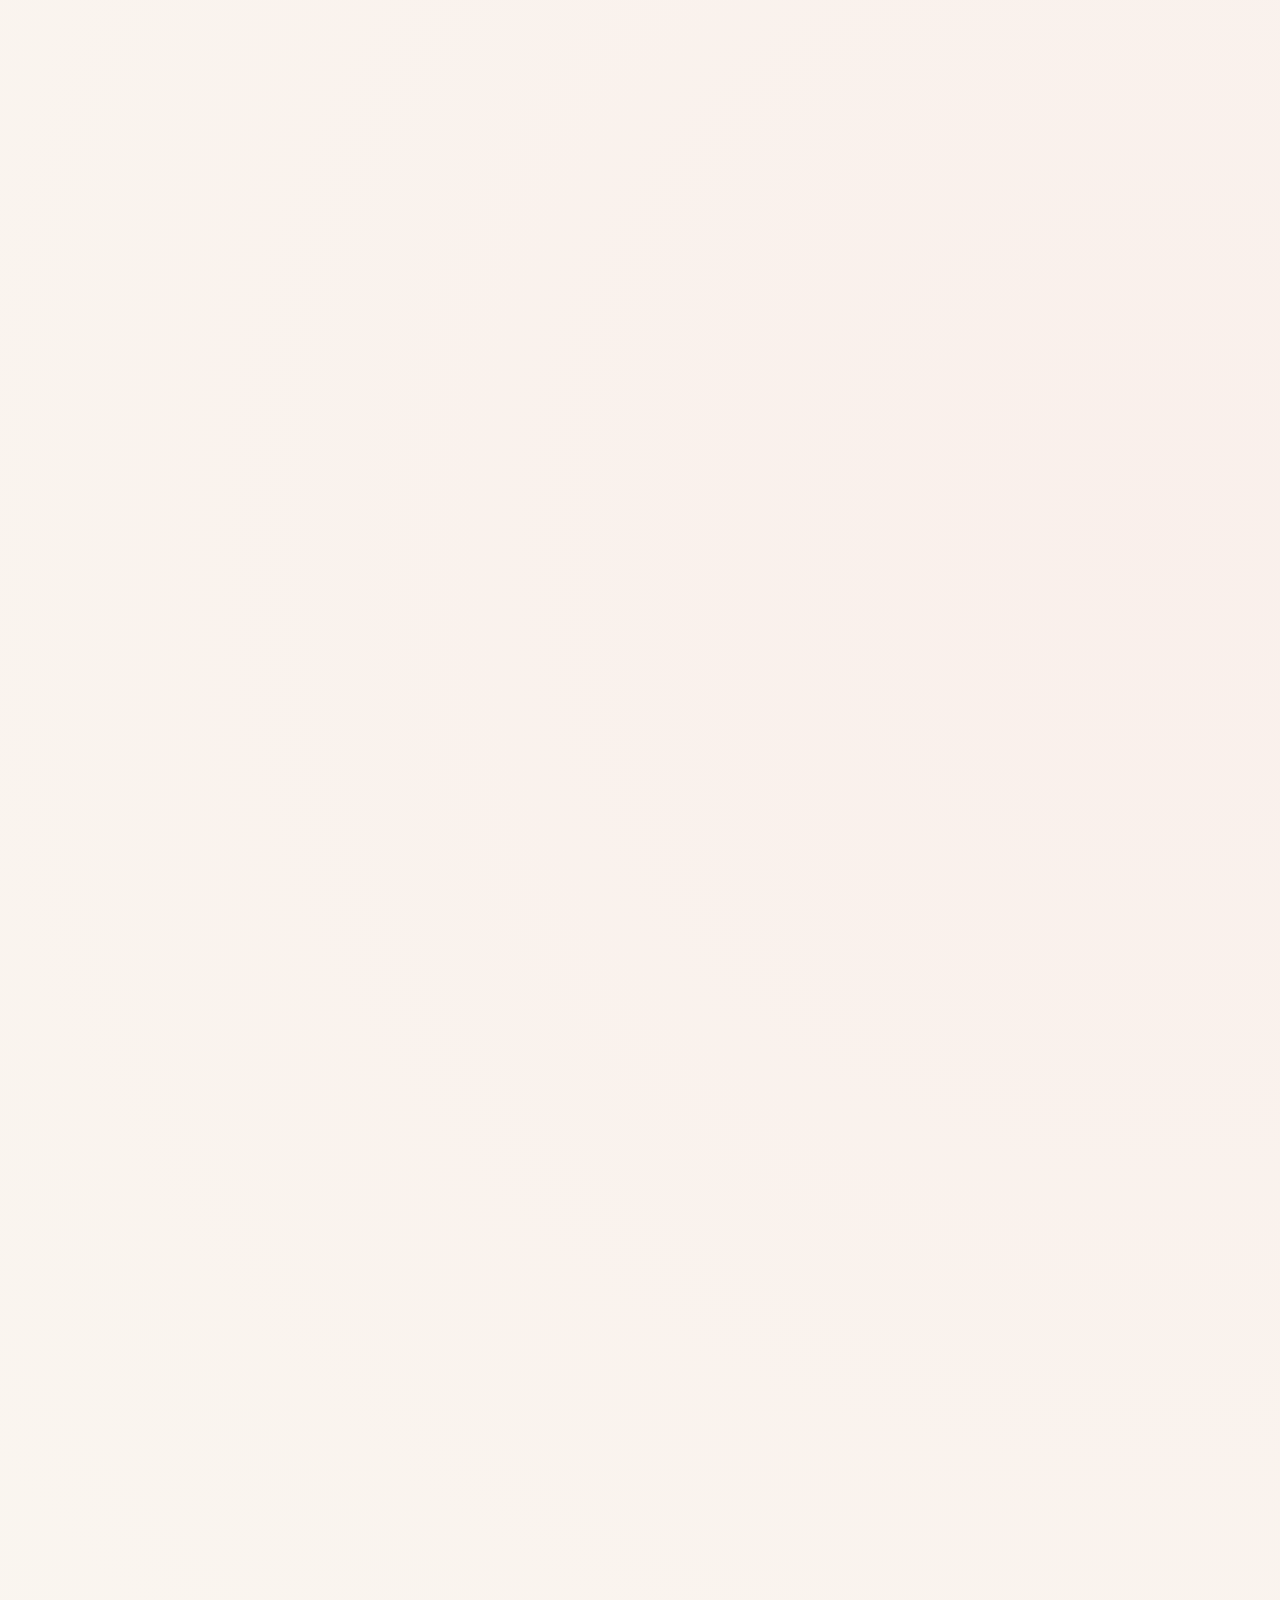
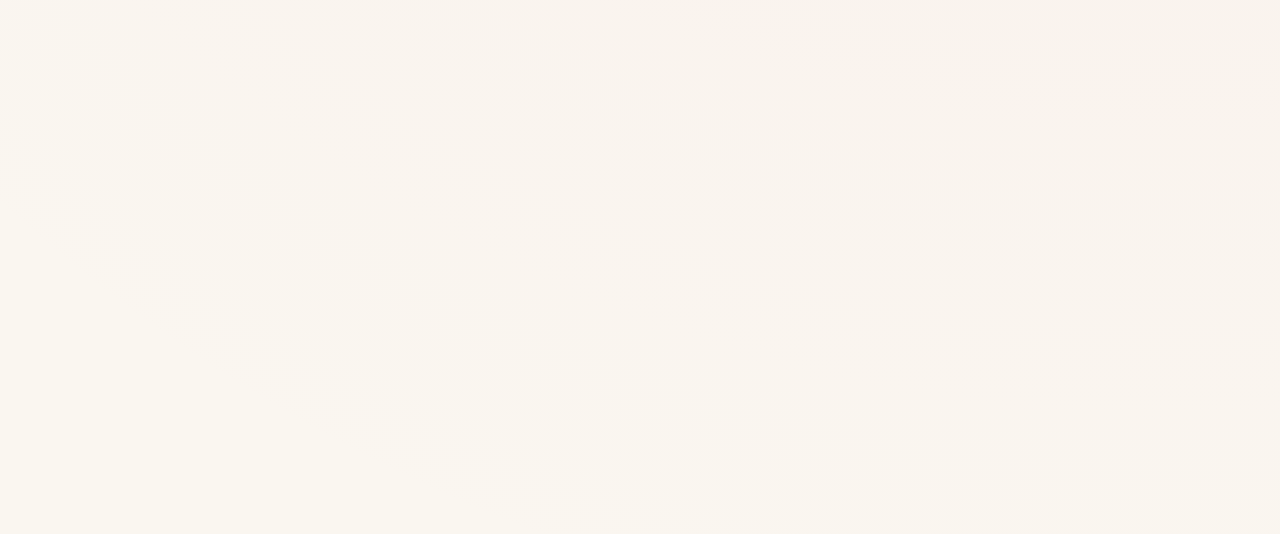
==== commit 51202ed0: "Adoption fidèle de l'architecture et du design React/Tailwind (cœurs flottants, polaroïds inclinés, " ====
--- a/index.html
+++ b/index.html
@@ -3,396 +3,298 @@
 <head>
   <meta charset="UTF-8">
   <meta name="viewport" content="width=device-width, initial-scale=1.0, maximum-scale=1.0, user-scalable=no, viewport-fit=cover">
-  <title>Pour Yaye Boy ♡ Spécial Anniversaire</title>
+  <title>Pour Yaye Boy ♡ Joyeux Anniversaire</title>
   
-  <meta name="description" content="Une attention spéciale pour l'anniversaire de Yaye Boy ♡">
-  <meta property="og:title" content="Yaye Boy ♡ Joyeux Anniversaire">
-  <meta property="og:description" content="Une surprise préparée spécialement pour toi...">
+  <meta name="description" content="Une petite attention pour Yaye Boy ♡">
+  <meta property="og:title" content="Pour Yaye Boy ♡ Joyeux Anniversaire">
   <meta property="og:image" content="assets/images/photo7_hero_centered.jpg">
-  <meta name="theme-color" content="#F7EFE7">
-
-  <!-- Google Fonts : Caveat (manuscrit), Cormorant Garamond & Plus Jakarta Sans -->
+  <meta name="theme-color" content="#FAF6F0">
+
+  <!-- Polices Google : Caveat, Cormorant Garamond, Plus Jakarta Sans -->
   <link rel="preconnect" href="https://fonts.googleapis.com">
   <link rel="preconnect" href="https://fonts.gstatic.com" crossorigin>
-  <link href="https://fonts.googleapis.com/css2?family=Caveat:wght@400;500;600;700&family=Cormorant+Garamond:ital,wght@0,400;0,600;0,700;1,400;1,600&family=Plus+Jakarta+Sans:wght@300;400;500;600;700&display=swap" rel="stylesheet">
-
-  <link rel="stylesheet" href="style.css?v=20">
+  <link href="https://fonts.googleapis.com/css2?family=Caveat:wght@400;600;700&family=Cormorant+Garamond:ital,wght@0,400;0,600;0,700;1,400;1,600&family=Plus+Jakarta+Sans:wght@300;400;500;600;700&display=swap" rel="stylesheet">
+
+  <link rel="stylesheet" href="style.css?v=25">
 </head>
 <body>
 
   <!-- ============================================== -->
-  <!-- ÉTAPE 1 : L'ENVELOPPE INTERACTIVE INITIALE     -->
+  <!-- 1. SECTION INTRO : L'ENVELOPPE "TU AS DU COURRIER !" -->
   <!-- ============================================== -->
-  <div id="envelopeScreen" class="envelope-screen-hero">
-    <div class="floating-petals">
-      <span>🌸</span><span>🤍</span><span>✨</span><span>🌸</span><span>✨</span>
+  <section id="introSection" class="intro-screen" aria-label="Introduction">
+    <div class="hearts-container" aria-hidden="true">
+      <span style="--i:0">♥</span>
+      <span style="--i:1">♥</span>
+      <span style="--i:2">♥</span>
+      <span style="--i:3">♥</span>
+      <span style="--i:4">♥</span>
+      <span style="--i:5">♥</span>
+      <span style="--i:6">♥</span>
+      <span style="--i:7">♥</span>
     </div>
 
-    <div class="envelope-box-container" onclick="openLetterExperience()">
-      <div class="intro-heading">
-        <span class="sub-greeting">Une attention pour toi ♡</span>
-        <h1 class="main-mail-title">Tu as reçu un mot !</h1>
-      </div>
-
-      <!-- L'Enveloppe Pastel avec son cœur et sa branche de lavande -->
-      <div class="vintage-envelope-wrap" id="envelopeBox">
-        <div class="env-back-plate"></div>
-        <div class="env-letter-peek"></div>
-        <div class="env-lavender-branch">🌿🌸</div>
-        <div class="env-top-flap" id="envTopFlap"></div>
-        <div class="env-front-creases"></div>
-        <div class="env-heart-seal" id="envHeartSeal">
-          <span class="seal-heart">♥</span>
+    <div class="intro-copy">
+      <span class="eyebrow">une petite attention pour toi</span>
+      <h1>Tu as du courrier !</h1>
+      <p>Une petite surprise préparée rien que pour toi...</p>
+    </div>
+
+    <button class="envelope-button" onclick="openLetter()" aria-label="Ouvrir ma lettre">
+      <div class="envelope" id="envelopeInteractive">
+        <svg class="mail-icon" width="46" height="46" viewBox="0 0 24 24" fill="none" stroke="currentColor" stroke-width="1.2" stroke-linecap="round" stroke-linejoin="round">
+          <rect width="20" height="16" x="2" y="4" rx="2"/>
+          <path d="m22 7-8.97 5.7a1.94 1.94 0 0 1-2.06 0L2 7"/>
+        </svg>
+        <div class="flap"></div>
+        <span class="seal">♥</span>
+      </div>
+    </button>
+
+    <button class="open-cta" onclick="openLetter()">
+      <span>Ouvrir ma lettre</span>
+      <span class="cta-heart">♥</span>
+    </button>
+
+    <button class="skip-btn" onclick="openLetter()">
+      <span>passer l’introduction ↓</span>
+    </button>
+  </section>
+
+  <!-- ============================================== -->
+  <!-- 2. LE SITE PRINCIPAL (RÉVÉLÉ AU CLIC)          -->
+  <!-- ============================================== -->
+  <div id="siteContent" class="site-container">
+
+    <!-- HERO SECTION -->
+    <section id="birthday" class="hero section-rule">
+      <div class="hearts-container" aria-hidden="true">
+        <span style="--i:0">♥</span><span style="--i:1">♥</span><span style="--i:2">♥</span>
+        <span style="--i:3">♥</span><span style="--i:4">♥</span><span style="--i:5">♥</span>
+      </div>
+
+      <div class="hero-kicker">pour celle qui fait rayonner mes journées</div>
+
+      <h1 class="hero-title">
+        <span class="slide-left">JOYEUX</span>
+        <span class="outline slide-right">ANNIVERSAIRE,</span>
+        <span class="script slide-up">Yaye Boy ♡</span>
+      </h1>
+
+      <div class="hero-portrait" onclick="openLightbox('assets/images/photo7_voiture.jpg', 'Yaye Boy ♡')">
+        <div class="portrait-frame">
+          <img src="assets/images/photo7_hero_centered.jpg" alt="Yaye Boy">
         </div>
-      </div>
-
-      <div class="tap-hint-wrapper">
-        <span class="tap-finger">👆</span>
-        <span class="tap-label">Touche l'enveloppe pour l'ouvrir</span>
-      </div>
-    </div>
+        <span class="stamp">est. us<br><b>2 MOIS ♡</b></span>
+      </div>
+
+      <div class="hero-note note-one">
+        mon sourire préféré <span>♥</span>
+      </div>
+      <div class="hero-note note-two">
+        douceur & rayonnement
+      </div>
+
+      <p class="hero-bottom">Aujourd’hui, tout est à propos de toi.</p>
+
+      <a class="scroll-cue" href="#memories">
+        <span>découvrir notre histoire</span>
+        <svg width="15" height="15" viewBox="0 0 24 24" fill="none" stroke="currentColor" stroke-width="2.5"><path d="m6 9 6 6 6-6"/></svg>
+      </a>
+    </section>
+
+    <!-- SECTION NOS SOUVENIRS (GRILLE POLAROÏDS) -->
+    <section id="memories" class="memories section-rule">
+      <div class="section-heading">
+        <span class="eyebrow">les petits détails</span>
+        <h2>Nos souvenirs</h2>
+        <p>Chaque photo raconte une histoire.</p>
+      </div>
+
+      <div class="memory-grid">
+        <!-- Photo 1 -->
+        <figure class="polaroid" style="--rotate: -3deg;" onclick="openLightbox('assets/images/photo2_doree.png', 'toujours aussi belle ♡')">
+          <div class="photo-frame">
+            <img src="assets/images/pola1_gold_portrait.png" alt="Yaye Boy dorée">
+          </div>
+          <figcaption>toujours aussi belle ♡</figcaption>
+        </figure>
+
+        <!-- Photo 2 -->
+        <figure class="polaroid" style="--rotate: 4deg;" onclick="openLightbox('assets/images/photo1_diplome.jpg', 'quelle fierté ! ♡')">
+          <div class="photo-frame">
+            <img src="assets/images/pola3_grad_portrait.jpg" alt="Yaye Boy diplôme">
+          </div>
+          <figcaption>quelle fierté ! ♡</figcaption>
+        </figure>
+
+        <!-- Photo 3 -->
+        <figure class="polaroid" style="--rotate: -2deg;" onclick="openLightbox('assets/images/photo8_rose.jpg', 'ce sourire qui fait chavirer')">
+          <div class="photo-frame">
+            <img src="assets/images/pola_rose_portrait.jpg" alt="Yaye Boy rose">
+          </div>
+          <figcaption>ce sourire qui fait chavirer ♡</figcaption>
+        </figure>
+
+        <!-- Photo 4 -->
+        <figure class="polaroid" style="--rotate: 3deg;" onclick="openLightbox('assets/images/photo5_lilas.png', 'tu es unique')">
+          <div class="photo-frame">
+            <img src="assets/images/photo5_lilas.png" alt="Yaye Boy lilas">
+          </div>
+          <figcaption>tu es unique ♡</figcaption>
+        </figure>
+
+        <!-- Photo 5 -->
+        <figure class="polaroid" style="--rotate: -4deg;" onclick="openLightbox('assets/images/photo4_casual.jpg', 'ton énergie incroyable')">
+          <div class="photo-frame">
+            <img src="assets/images/photo4_casual.jpg" alt="Yaye Boy casual">
+          </div>
+          <figcaption>ton énergie incroyable ♡</figcaption>
+        </figure>
+
+        <!-- Photo 6 -->
+        <figure class="polaroid" style="--rotate: 2deg;" onclick="openLightbox('assets/images/photo10_or_pose.jpg', 'rayonnante & pleine de vie')">
+          <div class="photo-frame">
+            <img src="assets/images/photo10_or_pose.jpg" alt="Yaye Boy or">
+          </div>
+          <figcaption>rayonnante & pleine de vie ♡</figcaption>
+        </figure>
+
+        <!-- Photo 7 -->
+        <figure class="polaroid" style="--rotate: -2deg;" onclick="openLightbox('assets/images/photo9_orange.jpg', 'lumière de mes journées')">
+          <div class="photo-frame">
+            <img src="assets/images/photo9_orange.jpg" alt="Yaye Boy orange">
+          </div>
+          <figcaption>lumière de mes journées ♡</figcaption>
+        </figure>
+
+        <!-- Photo 8 -->
+        <figure class="polaroid" style="--rotate: 4deg;" onclick="openLightbox('assets/images/photo3_bleu.jpg', 'spontanéité & douceur')">
+          <div class="photo-frame">
+            <img src="assets/images/pola2_blue_portrait.jpg" alt="Yaye Boy bleue">
+          </div>
+          <figcaption>spontanéité & douceur ♡</figcaption>
+        </figure>
+
+        <p class="between-note">Mes moments préférés<br>sont avec toi.</p>
+        <p class="memory-counter">08 / ∞</p>
+      </div>
+
+      <p class="duration">2 mois de nous, de rires et de belles discussions.</p>
+    </section>
+
+    <!-- SECTION VIDÉOS SOUVENIRS -->
+    <section class="moments section-rule">
+      <div class="section-heading">
+        <span class="eyebrow">sous les projecteurs</span>
+        <h2>Ta voix, <em>ton énergie</em> 🌸</h2>
+      </div>
+
+      <div class="video-grid">
+        <figure class="video-card">
+          <video controls playsinline preload="metadata">
+            <source src="assets/videos/video1.mp4" type="video/mp4">
+          </video>
+          <figcaption>Ton énergie & ta spontanéité ♡</figcaption>
+        </figure>
+
+        <figure class="video-card offset">
+          <video controls playsinline preload="metadata">
+            <source src="assets/videos/video2.mp4" type="video/mp4">
+          </video>
+          <figcaption>Ce sourire qui rend tout plus beau.</figcaption>
+        </figure>
+
+        <figure class="video-card">
+          <video controls playsinline preload="metadata">
+            <source src="assets/videos/video3.mp4" type="video/mp4">
+          </video>
+          <figcaption>Élégance en mouvement ✨</figcaption>
+        </figure>
+
+        <figure class="video-card offset">
+          <video controls playsinline preload="metadata">
+            <source src="assets/videos/video4.mp4" type="video/mp4">
+          </video>
+          <figcaption>Douceur & éclat au naturel 🌸</figcaption>
+        </figure>
+      </div>
+    </section>
+
+    <!-- SECTION LA LETTRE D'AMOUR (PAPIER PARCHEMIN) -->
+    <section class="love-letter section-rule">
+      <div class="letter-paper">
+        <div class="letter-top">
+          <span>à ma personne préférée</span>
+          <span class="letter-heart">♥</span>
+        </div>
+
+        <h2>Une lettre pour toi</h2>
+
+        <div class="letter-body">
+          <p>Chère Yaye Boy, ❤️🥹🎂</p>
+          <p>Aujourd’hui, je voulais prendre un moment pour te rappeler à quel point tu comptes pour moi.</p>
+          <p>Depuis ces deux mois qu’on apprend à se connaître, tu as apporté tellement de douceur, de sourires et de belles discussions dans mon quotidien. Tu es une personne rare, forte, drôle, intelligente et tellement inspirante.</p>
+          <p>Merci d’être cette lumière qui rend tout plus doux et plus simple dès qu’on se parle.</p>
+          <p>Je ne te souhaite pas seulement un joyeux anniversaire : je prie Allah de t’accorder une longue vie, une santé de fer, la réussite dans tous tes projets et tout le bonheur immense que ton cœur mérite.</p>
+          <p>Qu’Il te protège et facilite chacun de tes rêves.</p>
+          <p>Sache que je tiens énormément à toi.</p>
+          <p>Merci pour ces deux mois, pour ta présence et pour tout ce qu’on partage déjà.</p>
+          <p>Cette nouvelle année est à toi, tu le mérites vraiment. ❤️🥹</p>
+        </div>
+
+        <div class="signature">
+          À toi de tout cœur,<br>
+          <span>Mactar <span class="sig-heart">♥</span></span>
+        </div>
+
+        <div class="letter-doodle">de tout mon cœur</div>
+      </div>
+    </section>
+
+    <!-- SECTION ANNIVERSAIRE / DÉBUT -->
+    <section class="anniversary section-rule">
+      <div class="hearts-container" aria-hidden="true">
+        <span style="--i:0">♥</span><span style="--i:1">♥</span><span style="--i:2">♥</span>
+        <span style="--i:3">♥</span><span style="--i:4">♥</span><span style="--i:5">♥</span>
+      </div>
+      <span class="eyebrow">et ce n&apos;est que le début</span>
+      <h2><span>2 MOIS</span><i>&</i><span>L'INFINI</span></h2>
+      <p>Tant de rires, de partages,<br>et encore tellement de beaux moments à vivre.</p>
+    </section>
+
+    <!-- FINALE & BISOU INTERACTIF -->
+    <section class="finale">
+      <div class="hearts-container" aria-hidden="true">
+        <span style="--i:0">♥</span><span style="--i:1">♥</span><span style="--i:2">♥</span>
+        <span style="--i:3">♥</span><span style="--i:4">♥</span><span style="--i:5">♥</span>
+      </div>
+
+      <span class="sparkle sparkle-one">✨</span>
+      <span class="sparkle sparkle-two">✨</span>
+
+      <span class="eyebrow">une dernière chose</span>
+      <h2>Et si je devais choisir encore,<br><em>je te choisirais toujours.</em></h2>
+      <p class="final-love">Joyeux anniversaire, Yaye Boy. <span class="final-heart">♥</span></p>
+
+      <button class="kiss-button" id="kissButton" onclick="triggerKiss()">
+        <span>Un dernier bisou ?</span> <span>💋</span>
+      </button>
+
+      <div id="kissReveal" class="kiss-reveal" style="display: none;">
+        <div class="kiss-hearts">♥ ♥ ♥</div>
+        <strong>JE TIENS ÉNORMÉMENT À TOI</strong>
+        <span>toujours, toujours, toujours ♡</span>
+      </div>
+    </section>
+
+    <footer>
+      fait avec amour, rien que pour toi Yaye Boy <span class="footer-heart">♥</span>
+    </footer>
+
   </div>
 
-  <!-- ============================================== -->
-  <!-- ÉTAPE 2 : LE CARNET CONTINU SCRAPBOOK TIKTOK   -->
-  <!-- (Page défilante unique, esthétique ivoire/rose)-->
-  <!-- ============================================== -->
-  <main id="mainExperience" class="main-scrapbook-stream">
-
-    <!-- 1. En-tête Hero Cinématique avec texte volant -->
-    <header class="tiktok-hero-section">
-      <div class="hero-photo-frame">
-        <img src="assets/images/photo7_hero_centered.jpg" alt="Yaye Boy" class="hero-photo">
-        <div class="hero-gradient"></div>
-        
-        <div class="flying-text-group">
-          <span class="fly-text line-1">JOYEUX ANNIVERSAIRE,</span>
-          <span class="fly-text line-2">À MA LUMIÈRE ♡</span>
-          <span class="fly-text line-3">YAYE BOY ✨</span>
-        </div>
-      </div>
-    </header>
-
-    <div class="stream-content-wrapper">
-
-      <!-- 2. La lettre "A Love Letter / Une lettre pour toi" avec Photomaton & Morpion -->
-      <section class="scrap-card love-letter-card">
-        <div class="washi-tape tape-center"></div>
-
-        <div class="letter-header-row">
-          <h2 class="letter-main-title">Une lettre pour toi</h2>
-          <span class="for-tag">rien que pour Yaye Boy ♡</span>
-        </div>
-
-        <div class="letter-content-flex">
-          <!-- Filmstrip photomaton vertical de 4 photos d'elle -->
-          <div class="filmstrip-column">
-            <img src="assets/images/photostrip_yayeboy.jpg" alt="Souvenirs Yaye Boy" class="photostrip-img">
-          </div>
-
-          <!-- Texte de la lettre -->
-          <div class="letter-prose-column">
-            <h3 class="salutation-name">Chère Yaye Boy,</h3>
-            <p>
-              Même avec un tout petit temps de retard, je tenais absolument à te faire cette attention spéciale pour continuer de célébrer ton anniversaire comme il se doit.
-            </p>
-            <p>
-              Depuis deux mois qu'on apprend à se connaître, tu as apporté tellement de douceur et de sourires dans mes journées. Tu es une personne rare, forte, drôle, intelligente et tellement inspirante.
-            </p>
-            <p>
-              Tu mérites tout le bonheur du monde et une année remplie de grandes réussites, de santé et d'amour.
-            </p>
-            <div class="letter-valediction">
-              <span>Avec tout mon cœur,</span>
-              <strong class="author-sign">Mactar ♡</strong>
-            </div>
-          </div>
-        </div>
-
-        <!-- Tic-Tac-Toe "Tu as conquis mon cœur" -->
-        <div class="tictactoe-widget">
-          <div class="ttt-grid">
-            <div class="cell">✕</div>
-            <div class="cell win-heart">♥</div>
-            <div class="cell"></div>
-            <div class="cell"></div>
-            <div class="cell win-heart">♥</div>
-            <div class="cell">✕</div>
-            <div class="cell"></div>
-            <div class="cell win-heart">♥</div>
-            <div class="cell"></div>
-          </div>
-          <span class="ttt-text">Tu as conquis mon cœur ♡</span>
-        </div>
-      </section>
-
-      <!-- 3. Section Souvenirs & Polaroïds -->
-      <section class="scrap-card memories-card">
-        <div class="washi-tape tape-center"></div>
-
-        <div class="card-section-title">
-          <h2>Ces 2 mois précieux ♡</h2>
-          <p class="subtitle-hand">Des rires, des messages et de si belles discussions</p>
-        </div>
-
-        <div class="polas-mosaic-grid">
-          <!-- Pola 1 -->
-          <div class="pola-snap pola-tilt-left" onclick="openLightbox('assets/images/photo2_doree.png', 'Toujours aussi belle ♡')">
-            <div class="pola-tape"></div>
-            <div class="pola-frame">
-              <img src="assets/images/pola1_gold_portrait.png" alt="Yaye Boy dorée">
-            </div>
-            <p class="pola-legend">Toujours aussi belle ♡</p>
-          </div>
-
-          <!-- Pola 2 -->
-          <div class="pola-snap pola-tilt-right" onclick="openLightbox('assets/images/photo1_diplome.jpg', 'Quelle fierté ! ♡')">
-            <div class="pola-tape"></div>
-            <div class="pola-frame">
-              <img src="assets/images/pola3_grad_portrait.jpg" alt="Yaye Boy diplôme">
-            </div>
-            <p class="pola-legend">Quelle fierté ! ♡</p>
-          </div>
-
-          <!-- Pola 3 -->
-          <div class="pola-snap pola-tilt-left" onclick="openLightbox('assets/images/photo8_rose.jpg', 'Douceur & rayonnement ♡')">
-            <div class="pola-tape"></div>
-            <div class="pola-frame">
-              <img src="assets/images/pola_rose_portrait.jpg" alt="Yaye Boy rose">
-            </div>
-            <p class="pola-legend">Douceur & rayonnement ♡</p>
-          </div>
-
-          <!-- Pola 4 -->
-          <div class="pola-snap pola-tilt-right" onclick="openLightbox('assets/images/photo5_lilas.png', 'Tu es unique ♡')">
-            <div class="pola-tape"></div>
-            <div class="pola-frame">
-              <img src="assets/images/photo5_lilas.png" alt="Yaye Boy lilas">
-            </div>
-            <p class="pola-legend">Tu es unique ♡</p>
-          </div>
-        </div>
-      </section>
-
-      <!-- 4. Section : 5 Raisons de t'aimer (Petits Mémos Papier Délicats) -->
-      <section class="scrap-card reasons-card">
-        <div class="washi-tape tape-center"></div>
-
-        <div class="card-section-title">
-          <h2>5 raisons qui font que tu es unique ♡</h2>
-        </div>
-
-        <div class="memos-vertical-stack">
-          <!-- Memo 1 -->
-          <div class="memo-sticky-note tilt-1">
-            <div class="mini-tape"></div>
-            <div class="memo-icon">☀️</div>
-            <div class="memo-info">
-              <h4>Ton sourire</h4>
-              <p>Il illumine mes journées même à distance.</p>
-            </div>
-          </div>
-
-          <!-- Memo 2 -->
-          <div class="memo-sticky-note tilt-2">
-            <div class="mini-tape"></div>
-            <div class="memo-icon">👑</div>
-            <div class="memo-info">
-              <h4>Ta détermination</h4>
-              <p>Tu rêves grand et tu te donnes les moyens d'y arriver.</p>
-            </div>
-          </div>
-
-          <!-- Memo 3 -->
-          <div class="memo-sticky-note tilt-1">
-            <div class="mini-tape"></div>
-            <div class="memo-icon">♡</div>
-            <div class="memo-info">
-              <h4>Ta bienveillance</h4>
-              <p>Tu penses toujours aux autres, tu as un cœur énorme.</p>
-            </div>
-          </div>
-
-          <!-- Memo 4 -->
-          <div class="memo-sticky-note tilt-3">
-            <div class="mini-tape"></div>
-            <div class="memo-icon">💬</div>
-            <div class="memo-info">
-              <h4>Ta façon de me parler</h4>
-              <p>Tu rends tout plus simple, plus doux, plus vrai.</p>
-            </div>
-          </div>
-
-          <!-- Memo 5 -->
-          <div class="memo-sticky-note tilt-2">
-            <div class="mini-tape"></div>
-            <div class="memo-icon">🌸</div>
-            <div class="memo-info">
-              <h4>Ta beauté</h4>
-              <p>À l'intérieur comme à l'extérieur.</p>
-            </div>
-          </div>
-        </div>
-
-        <div class="reasons-bottom-note">
-          Et il y en a tellement d'autres... ♡
-        </div>
-      </section>
-
-      <!-- 5. Section : Tes Vidéos Souvenirs -->
-      <section class="scrap-card videos-card">
-        <div class="washi-tape tape-center"></div>
-
-        <div class="card-section-title">
-          <h2>Ta voix, ton énergie, tes rires... ♡</h2>
-          <p class="subtitle-hand">Ces petits extraits, c'est toi, tout simplement.</p>
-        </div>
-
-        <div class="videos-vertical-list">
-          <div class="video-polaroid">
-            <div class="video-media-wrap">
-              <video preload="metadata" playsinline controls>
-                <source src="assets/videos/video1.mp4" type="video/mp4">
-              </video>
-            </div>
-            <p class="video-caption">Ton énergie & ta spontanéité ♡</p>
-          </div>
-
-          <div class="video-polaroid">
-            <div class="video-media-wrap">
-              <video preload="metadata" playsinline controls>
-                <source src="assets/videos/video2.mp4" type="video/mp4">
-              </video>
-            </div>
-            <p class="video-caption">Ce sourire qui fait chavirer ♡</p>
-          </div>
-
-          <div class="video-polaroid">
-            <div class="video-media-wrap">
-              <video preload="metadata" playsinline controls>
-                <source src="assets/videos/video3.mp4" type="video/mp4">
-              </video>
-            </div>
-            <p class="video-caption">Élégance en mouvement ✨</p>
-          </div>
-
-          <div class="video-polaroid">
-            <div class="video-media-wrap">
-              <video preload="metadata" playsinline controls>
-                <source src="assets/videos/video4.mp4" type="video/mp4">
-              </video>
-            </div>
-            <p class="video-caption">Douceur & rayonnement 🌸</p>
-          </div>
-        </div>
-      </section>
-
-      <!-- 6. Section : Mes Vœux pour ton année à venir -->
-      <section class="scrap-card wishes-card">
-        <div class="washi-tape tape-center"></div>
-
-        <div class="card-section-title">
-          <h2>Pour ton année à venir ♡</h2>
-        </div>
-
-        <div class="wishes-list-container">
-          <div class="wish-item">
-            <span class="wish-icon">🤍</span>
-            <div class="wish-text">
-              <strong>Du bonheur</strong>
-              <p>Chaque jour un peu plus, dans chaque petit instant.</p>
-            </div>
-          </div>
-
-          <div class="wish-item">
-            <span class="wish-icon">🎓</span>
-            <div class="wish-text">
-              <strong>De la réussite</strong>
-              <p>Que chacun de tes projets et tes ambitions fleurissent.</p>
-            </div>
-          </div>
-
-          <div class="wish-item">
-            <span class="wish-icon">✨</span>
-            <div class="wish-text">
-              <strong>La paix & la santé</strong>
-              <p>Qu'Allah t'accorde une sérénité et une énergie infinies.</p>
-            </div>
-          </div>
-
-          <div class="wish-item">
-            <span class="wish-icon">🌸</span>
-            <div class="wish-text">
-              <strong>De la douceur</strong>
-              <p>Des personnes qui prennent soin de ton cœur et de ton sourire.</p>
-            </div>
-          </div>
-
-          <div class="wish-item">
-            <span class="wish-icon">👑</span>
-            <div class="wish-text">
-              <strong>Et surtout...</strong>
-              <p>Reste toujours toi-même, c'est ta plus belle force.</p>
-            </div>
-          </div>
-        </div>
-
-        <div class="wishes-sign-row">
-          Tout le meilleur pour toi ♡
-        </div>
-      </section>
-
-      <!-- 7. Section Finale : Célébration & Mot du Cœur -->
-      <section class="scrap-card celebration-finale-card">
-        <div class="washi-tape tape-center"></div>
-
-        <div class="celebrate-sparkle">✨ 🎂 ✨</div>
-        <h2 class="finale-title">Une nouvelle année de bonheur t'attend !</h2>
-
-        <p class="finale-prose">
-          Profite de chaque instant, vis, rêve, souris... <br>
-          Tu es une fille incroyable, et je suis vraiment heureux de t'avoir dans ma vie.
-        </p>
-
-        <!-- Bouton interactif pluie de cœurs et d'or -->
-        <button class="btn-celebrate-now" id="btnCelebration">
-          <span class="sparkle-star">✨</span>
-          <span>Touche ici pour ta surprise ♡</span>
-        </button>
-
-        <!-- Signature Mactar dessinée avec panache -->
-        <div class="finale-signature-area">
-          <span class="finale-subtext">Avec toute mon affection,</span>
-          <div class="autograph-block">
-            <span class="mactar-name">Mactar</span>
-            <svg class="autograph-underline" viewBox="0 0 220 30" width="180">
-              <path d="M 10 22 Q 110 4 210 20" stroke="#B8324F" stroke-width="2.5" fill="none" stroke-linecap="round"/>
-            </svg>
-          </div>
-          <div class="bouquet-emojis">🌹 🌸 💐</div>
-        </div>
-      </section>
-
-      <footer class="stream-footer-note">
-        Fait avec tout mon cœur pour Yaye Boy ♡
-      </footer>
-
-    </div>
-  </main>
-
-  <!-- MODAL DE CÉLÉBRATION (PLUIE DE CŒURS ET CARTE POPUP) -->
-  <div id="celebrationModal" class="celebration-modal" onclick="closeCelebrationModal(event)">
-    <div class="celebration-card">
-      <div class="washi-tape tape-center"></div>
-      <div class="celebration-sparkles">✨ ♡ ✨</div>
-      <h3 class="celebration-title">Joyeux Anniversaire <br><span class="highlight-name">Yaye Boy ✨</span></h3>
-      <p class="celebration-body">Profite à fond de ta journée !</p>
-      <div class="celebration-signature">— Mactar ♡</div>
-      <button class="btn-close-celebration" onclick="closeCelebrationModal(event)">Fermer ♡</button>
-    </div>
-  </div>
-
-  <!-- Lightbox Plein Écran -->
+  <!-- LIGHTBOX PLEIN ÉCRAN -->
   <div id="lightbox" class="lightbox" onclick="closeLightbox(event)">
     <div class="lightbox-modal">
       <button class="lightbox-close" onclick="closeLightbox(event)" aria-label="Fermer">✕</button>
@@ -401,6 +303,6 @@
     </div>
   </div>
 
-  <script src="script.js?v=20"></script>
+  <script src="script.js?v=25"></script>
 </body>
 </html>
--- a/style.css
+++ b/style.css
@@ -1,21 +1,18 @@
 /* ========================================================
-   FEUILLE DE STYLE SCRAPBOOK TIKTOK FLUIDE • YAYE BOY ♡
-   Esthétique ivoire, papier vergé, rose poudré et rouge bordeaux
+   DESIGN INSPIRÉ DU CODE : ESTHÉTIQUE PAPIER, CŒURS FLOTTANTS & POLAROÏDS
+   Pour Yaye Boy ♡ • Mactar
    ======================================================== */
 
 :root {
-  --color-page-bg: #F9F3EC;
-  --color-card-bg: #FFFDF9;
-  --color-border-card: #EDE4D8;
-  --color-text-main: #2A181C;
-  --color-text-muted: #6B555B;
-  --color-bordeaux: #380711;
-  --color-red-cherry: #B8253B;
-  --color-red-bright: #E63956;
-  --color-rose-poudre: #FCE8ED;
-  --color-tape: rgba(253, 232, 238, 0.94);
-  --shadow-soft: 0 14px 38px rgba(56, 7, 17, 0.08), 0 2px 6px rgba(0, 0, 0, 0.04);
-  --shadow-pola: 0 8px 24px rgba(45, 10, 18, 0.12);
+  --color-bg: #FAF6F0;
+  --color-card: #FFFFFF;
+  --color-primary: #C93B52;
+  --color-primary-dark: #8C1D35;
+  --color-accent-pink: #FDE8ED;
+  --color-text-dark: #2A1F21;
+  --color-text-muted: #7E6B70;
+  --color-border: #EADBCE;
+  --color-tape: rgba(253, 235, 240, 0.95);
 
   --font-serif: 'Cormorant Garamond', Georgia, serif;
   --font-hand: 'Caveat', cursive;
@@ -29,341 +26,247 @@
   -webkit-tap-highlight-color: transparent;
 }
 
-html, body {
-  width: 100%;
-  min-height: 100%;
-  background: var(--color-page-bg);
+html {
+  scroll-behavior: smooth;
+}
+
+body {
+  background-color: var(--color-bg);
   background-image: 
-    radial-gradient(ellipse at 85% 10%, rgba(230, 57, 86, 0.08) 0%, transparent 60%),
-    radial-gradient(ellipse at 15% 50%, rgba(244, 164, 180, 0.12) 0%, transparent 60%),
-    radial-gradient(ellipse at 85% 90%, rgba(184, 37, 59, 0.06) 0%, transparent 60%);
-  color: var(--color-text-main);
+    radial-gradient(circle at 10% 20%, rgba(201, 59, 82, 0.05) 0%, transparent 40%),
+    radial-gradient(circle at 90% 70%, rgba(244, 164, 180, 0.08) 0%, transparent 45%);
+  color: var(--color-text-dark);
   font-family: var(--font-sans);
   overflow-x: hidden;
   -webkit-font-smoothing: antialiased;
 }
 
 /* ========================================================
-   1. ÉCRAN 1 : L'ENVELOPPE INTERACTIVE INITIALE
+   CŒURS FLOTTANTS (FLOATING HEARTS)
    ======================================================== */
-.envelope-screen-hero {
+.hearts-container {
+  position: absolute;
+  inset: 0;
+  pointer-events: none;
+  overflow: hidden;
+  z-index: 1;
+}
+
+.hearts-container span {
+  position: absolute;
+  color: rgba(201, 59, 82, 0.28);
+  font-size: calc(14px + (var(--i) * 2px));
+  animation: floatUp 8s infinite ease-in-out;
+  animation-delay: calc(var(--i) * 0.9s);
+  left: calc(10% + (var(--i) * 11%));
+  bottom: -20px;
+}
+
+@keyframes floatUp {
+  0% { transform: translateY(0) scale(0.8) rotate(0deg); opacity: 0; }
+  20% { opacity: 0.7; }
+  80% { opacity: 0.7; }
+  100% { transform: translateY(-110vh) scale(1.2) rotate(45deg); opacity: 0; }
+}
+
+/* ========================================================
+   SECTION 1 : INTRODUCTION ENVELOPPE
+   ======================================================== */
+.intro-screen {
   position: fixed;
   inset: 0;
   width: 100vw;
   height: 100vh;
   height: 100dvh;
-  background: radial-gradient(circle at 50% 25%, #FFFDF9 0%, #F5ECE3 65%, #EBDDCF 100%);
+  background: var(--color-bg);
+  background: radial-gradient(circle at 50% 30%, #FFFDF9 0%, #F5ECE3 65%, #EBDDCF 100%);
   z-index: 10000;
   display: flex;
   flex-direction: column;
   align-items: center;
   justify-content: center;
-  padding: 20px;
+  padding: 24px;
+  text-align: center;
   transition: opacity 0.7s cubic-bezier(0.4, 0, 0.2, 1), visibility 0.7s;
 }
 
-.envelope-screen-hero.opened-dismiss {
+body.letter-opened .intro-screen {
   opacity: 0;
   visibility: hidden;
   pointer-events: none;
 }
 
-/* Pétales flottants */
-.floating-petals {
-  position: absolute;
-  inset: 0;
-  pointer-events: none;
-  overflow: hidden;
-  z-index: 1;
-}
-
-.floating-petals span {
-  position: absolute;
-  display: block;
-  font-size: 1.4rem;
-  opacity: 0.45;
-  animation: floatPetal 11s infinite linear;
-}
-
-.floating-petals span:nth-child(1) { top: -20px; left: 12%; animation-duration: 9s; font-size: 1.6rem; }
-.floating-petals span:nth-child(2) { top: -20px; left: 32%; animation-duration: 12s; animation-delay: 2s; }
-.floating-petals span:nth-child(3) { top: -20px; left: 68%; animation-duration: 10s; animation-delay: 1s; }
-.floating-petals span:nth-child(4) { top: -20px; left: 88%; animation-duration: 13s; animation-delay: 3s; font-size: 1.5rem; }
-.floating-petals span:nth-child(5) { top: -20px; left: 50%; animation-duration: 11s; animation-delay: 4s; }
-
-@keyframes floatPetal {
-  0% { transform: translateY(-30px) rotate(0deg); opacity: 0; }
-  20% { opacity: 0.65; }
-  80% { opacity: 0.65; }
-  100% { transform: translateY(105vh) rotate(360deg); opacity: 0; }
-}
-
-.envelope-box-container {
-  display: flex;
-  flex-direction: column;
-  align-items: center;
-  justify-content: center;
-  cursor: pointer;
-  position: relative;
-  z-index: 5;
-}
-
-.intro-heading {
-  text-align: center;
-  margin-bottom: 26px;
-  animation: slideDownIn 1s cubic-bezier(0.16, 1, 0.3, 1) both;
-}
-
-.sub-greeting {
-  font-family: var(--font-hand);
-  font-size: 1.5rem;
-  color: var(--color-red-cherry);
+.intro-copy {
+  margin-bottom: 24px;
+  position: relative;
+  z-index: 2;
+}
+
+.eyebrow {
+  font-family: var(--font-hand);
+  font-size: 1.45rem;
+  color: var(--color-primary);
   display: block;
   margin-bottom: 2px;
-}
-
-.main-mail-title {
+  letter-spacing: 0.5px;
+}
+
+.intro-copy h1 {
   font-family: var(--font-serif);
   font-size: 2.8rem;
   font-weight: 600;
   font-style: italic;
-  color: #2E181D;
+  color: var(--color-primary-dark);
   line-height: 1.1;
-}
-
-@keyframes slideDownIn {
-  0% { opacity: 0; transform: translateY(-40px); }
-  100% { opacity: 1; transform: translateY(0); }
-}
-
-/* L'enveloppe pastel 3D */
-.vintage-envelope-wrap {
-  width: 275px;
-  height: 185px;
-  background: #FEE8EC;
-  border-radius: 12px;
-  position: relative;
-  box-shadow: 
-    0 18px 45px rgba(184, 50, 79, 0.22),
-    0 4px 12px rgba(0, 0, 0, 0.08);
-  border: 1.5px solid #F3CFD6;
-  animation: 
-    dropEnvelope 1.2s cubic-bezier(0.16, 1, 0.3, 1) both,
-    envelopeFloat 3.8s infinite ease-in-out 1.3s;
+  margin-bottom: 8px;
+}
+
+.intro-copy p {
+  font-size: 0.95rem;
+  color: var(--color-text-muted);
+}
+
+.envelope-button {
+  background: none;
+  border: none;
   cursor: pointer;
-}
-
-@keyframes dropEnvelope {
-  0% { opacity: 0; transform: translateY(-130px) scale(0.85); }
-  60% { transform: translateY(14px) scale(1.02); }
-  100% { opacity: 1; transform: translateY(0) scale(1); }
-}
-
-@keyframes envelopeFloat {
-  0%, 100% { transform: translateY(0) rotate(0deg); }
-  50% { transform: translateY(-9px) rotate(1deg); }
-}
-
-.env-back-plate {
-  position: absolute;
-  inset: 0;
-  background: #F9DCE2;
-  border-radius: 10px;
-}
-
-.env-letter-peek {
-  position: absolute;
-  top: 15px;
-  left: 20px;
-  right: 20px;
-  height: 80px;
-  background: #FFFDF9;
-  border-radius: 6px 6px 0 0;
-  border: 1px solid #EFE4D6;
-  transition: transform 0.6s cubic-bezier(0.16, 1, 0.3, 1);
-}
-
-.vintage-envelope-wrap.is-opening .env-letter-peek {
-  transform: translateY(-60px);
-}
-
-.env-lavender-branch {
-  position: absolute;
-  top: -14px;
-  right: 18px;
-  font-size: 2.1rem;
-  z-index: 6;
-  filter: drop-shadow(0 2px 4px rgba(0,0,0,0.15));
-  transform: rotate(18deg);
-  pointer-events: none;
-}
-
-.env-front-creases {
-  position: absolute;
-  inset: 0;
-  border-radius: 10px;
-  pointer-events: none;
-  z-index: 4;
-  border-bottom: 92px solid #FEDBE2;
-  border-left: 137px solid #FCD2DA;
-  border-right: 137px solid #FCD2DA;
-  border-top: 92px solid transparent;
-}
-
-.env-top-flap {
+  padding: 10px;
+  position: relative;
+  z-index: 2;
+  transition: transform 0.25s ease;
+}
+
+.envelope-button:hover {
+  transform: scale(1.05);
+}
+
+.envelope {
+  width: 130px;
+  height: 90px;
+  background: #FFF;
+  border: 1.5px solid #E5D5C8;
+  border-radius: 8px;
+  display: flex;
+  align-items: center;
+  justify-content: center;
+  position: relative;
+  box-shadow: 0 14px 35px rgba(140, 29, 53, 0.14);
+  color: var(--color-primary);
+}
+
+.envelope .flap {
   position: absolute;
   top: 0;
   left: 0;
   width: 0;
   height: 0;
-  border-left: 137px solid transparent;
-  border-right: 137px solid transparent;
-  border-top: 105px solid #F5C7D0;
+  border-left: 64px solid transparent;
+  border-right: 64px solid transparent;
+  border-top: 48px solid #FDE8ED;
   transform-origin: top center;
-  transition: transform 0.6s cubic-bezier(0.4, 0, 0.2, 1);
-  z-index: 5;
-}
-
-.vintage-envelope-wrap.is-opening .env-top-flap {
+  transition: transform 0.5s ease;
+}
+
+.envelope-button.is-opening .flap {
   transform: rotateX(180deg);
-  z-index: 2;
-}
-
-.env-heart-seal {
+}
+
+.envelope .seal {
   position: absolute;
-  top: 52%;
+  top: 38px;
   left: 50%;
-  transform: translate(-50%, -50%);
-  width: 45px;
-  height: 45px;
-  background: linear-gradient(135deg, #E63956 0%, #B8223E 100%);
+  transform: translateX(-50%);
+  width: 26px;
+  height: 26px;
+  background: var(--color-primary);
+  color: #FFF;
   border-radius: 50%;
   display: flex;
   align-items: center;
   justify-content: center;
-  z-index: 8;
-  box-shadow: 0 4px 12px rgba(184, 34, 62, 0.4);
-  transition: transform 0.3s ease, opacity 0.3s ease;
-}
-
-.seal-heart {
+  font-size: 0.85rem;
+  box-shadow: 0 2px 6px rgba(201, 59, 82, 0.4);
+}
+
+.open-cta {
+  margin-top: 28px;
+  background: var(--color-primary);
   color: #FFF;
-  font-size: 1.45rem;
-  line-height: 1;
-  animation: sealPulse 1.8s infinite ease-in-out;
-}
-
-@keyframes sealPulse {
-  0%, 100% { transform: scale(1); }
-  50% { transform: scale(1.22); }
-}
-
-.vintage-envelope-wrap.is-opening .env-heart-seal {
-  transform: translate(-50%, -50%) scale(1.4);
-  opacity: 0;
-}
-
-.tap-hint-wrapper {
-  margin-top: 30px;
-  display: flex;
-  flex-direction: column;
-  align-items: center;
-  gap: 6px;
-  animation: fadeInHint 1.2s ease 1s both;
-}
-
-.tap-finger {
-  font-size: 1.6rem;
-  animation: tapBounce 1.4s infinite ease-in-out;
-}
-
-@keyframes tapBounce {
-  0%, 100% { transform: translateY(0); }
-  50% { transform: translateY(-7px); }
-}
-
-.tap-label {
-  font-family: var(--font-hand);
-  font-size: 1.35rem;
-  color: #7A555E;
-}
-
-@keyframes fadeInHint {
-  0% { opacity: 0; }
-  100% { opacity: 0.9; }
+  border: none;
+  padding: 12px 28px;
+  border-radius: 50px;
+  font-family: var(--font-sans);
+  font-size: 1rem;
+  font-weight: 600;
+  cursor: pointer;
+  display: inline-flex;
+  align-items: center;
+  gap: 8px;
+  box-shadow: 0 6px 20px rgba(201, 59, 82, 0.35);
+  transition: transform 0.2s, box-shadow 0.2s;
+  position: relative;
+  z-index: 2;
+}
+
+.open-cta:hover {
+  transform: translateY(-2px);
+  box-shadow: 0 10px 25px rgba(201, 59, 82, 0.45);
+}
+
+.cta-heart {
+  font-size: 1rem;
+}
+
+.skip-btn {
+  background: none;
+  border: none;
+  font-family: var(--font-sans);
+  font-size: 0.8rem;
+  color: var(--color-text-muted);
+  cursor: pointer;
+  margin-top: 14px;
+  position: relative;
+  z-index: 2;
+  text-decoration: underline;
+  text-underline-offset: 3px;
 }
 
 /* ========================================================
-   2. ÉCRAN 2 : LE FLUX CONTINU SCRAPBOOK
+   SECTION 2 : CONTENU DU SITE (PAGE DÉFILANTE)
    ======================================================== */
-.main-scrapbook-stream {
+.site-container {
   width: 100%;
-  display: flex;
-  flex-direction: column;
-  align-items: center;
+  max-width: 520px;
+  margin: 0 auto;
+  padding: 0 16px 60px;
   opacity: 0;
   transition: opacity 0.8s ease;
-  padding-bottom: 70px;
-}
-
-.main-scrapbook-stream.active {
+}
+
+.site-container.visible {
   opacity: 1;
 }
 
-/* Ruban Washi Tape adhésif */
-.washi-tape {
-  position: absolute;
-  height: 20px;
-  background: var(--color-tape);
-  box-shadow: 0 1px 4px rgba(0,0,0,0.08);
-  pointer-events: none;
-  z-index: 10;
-  border-left: 2px dashed rgba(184, 50, 79, 0.35);
-  border-right: 2px dashed rgba(184, 50, 79, 0.35);
-}
-
-.tape-center {
-  top: -10px;
-  left: 50%;
-  transform: translateX(-50%) rotate(-0.5deg);
-  width: 85px;
-}
-
-/* Conteneur principal */
-.stream-content-wrapper {
-  width: 100%;
-  max-width: 480px;
-  padding: 0 16px;
-  display: flex;
-  flex-direction: column;
-  gap: 32px;
-}
-
-/* Cartes Scrapbook */
-.scrap-card {
-  background: var(--color-card-bg);
-  border: 1px solid var(--color-border-card);
-  border-radius: 16px;
-  padding: 28px 20px 24px;
-  box-shadow: var(--shadow-soft);
-  position: relative;
-  width: 100%;
-}
-
-.card-section-title {
-  text-align: center;
-  margin-bottom: 22px;
-}
-
-.card-section-title h2 {
-  font-family: var(--font-serif);
-  font-size: 2rem;
+.section-rule {
+  padding: 48px 0;
+  border-bottom: 1px dashed var(--color-border);
+  position: relative;
+}
+
+.section-heading {
+  text-align: center;
+  margin-bottom: 28px;
+}
+
+.section-heading h2 {
+  font-family: var(--font-serif);
+  font-size: 2.3rem;
   font-weight: 700;
-  color: var(--color-bordeaux);
-  line-height: 1.2;
-}
-
-.card-section-title .subtitle-hand {
+  color: var(--color-primary-dark);
+  line-height: 1.15;
+}
+
+.section-heading p {
   font-family: var(--font-hand);
   font-size: 1.35rem;
   color: var(--color-text-muted);
@@ -371,678 +274,469 @@
 }
 
 /* --------------------------------------------------------
-   A. Header Cinématique avec photo de Yaye Boy & Titres volants
+   HERO SECTION
    -------------------------------------------------------- */
-.tiktok-hero-section {
+.hero {
+  text-align: center;
+  padding-top: 35px;
+}
+
+.hero-kicker {
+  font-family: var(--font-hand);
+  font-size: 1.4rem;
+  color: var(--color-primary);
+  margin-bottom: 8px;
+}
+
+.hero-title {
+  display: flex;
+  flex-direction: column;
+  align-items: center;
+  margin-bottom: 24px;
+  line-height: 1;
+}
+
+.hero-title .slide-left {
+  font-family: var(--font-serif);
+  font-size: 2.4rem;
+  font-weight: 700;
+  letter-spacing: 3px;
+  color: var(--color-text-dark);
+}
+
+.hero-title .outline {
+  font-family: var(--font-serif);
+  font-size: 2.7rem;
+  font-weight: 700;
+  letter-spacing: 2px;
+  color: transparent;
+  -webkit-text-stroke: 1.5px var(--color-primary-dark);
+}
+
+.hero-title .script {
+  font-family: var(--font-hand);
+  font-size: 3.2rem;
+  font-weight: 700;
+  color: var(--color-primary);
+  margin-top: -6px;
+}
+
+.hero-portrait {
+  width: 250px;
+  margin: 0 auto 24px;
+  position: relative;
+  cursor: pointer;
+}
+
+.portrait-frame {
   width: 100%;
-  max-width: 480px;
-  padding: 20px 16px 0;
-  margin-bottom: 12px;
-}
-
-.hero-photo-frame {
+  height: 290px;
+  background: #FFF;
+  padding: 10px 10px 24px;
+  border-radius: 6px;
+  box-shadow: 0 14px 38px rgba(45, 10, 18, 0.15);
+  border: 1px solid #EADBCE;
+}
+
+.portrait-frame img {
   width: 100%;
-  height: 245px;
-  border-radius: 18px;
-  position: relative;
+  height: 100%;
+  object-fit: cover;
+  object-position: center 25%;
+  border-radius: 4px;
+  display: block;
+}
+
+.stamp {
+  position: absolute;
+  top: -12px;
+  right: -14px;
+  background: var(--color-accent-pink);
+  border: 1.5px dashed var(--color-primary);
+  color: var(--color-primary-dark);
+  font-family: var(--font-sans);
+  font-size: 0.75rem;
+  padding: 6px 10px;
+  border-radius: 4px;
+  line-height: 1.2;
+  transform: rotate(8deg);
+  box-shadow: 0 4px 10px rgba(0,0,0,0.06);
+}
+
+.hero-note {
+  font-family: var(--font-hand);
+  font-size: 1.35rem;
+  color: var(--color-primary);
+}
+
+.note-one { margin-bottom: 4px; }
+.note-two { color: var(--color-text-muted); margin-bottom: 18px; }
+
+.hero-bottom {
+  font-family: var(--font-serif);
+  font-size: 1.2rem;
+  font-style: italic;
+  color: var(--color-text-dark);
+  margin-bottom: 20px;
+}
+
+.scroll-cue {
+  display: inline-flex;
+  align-items: center;
+  gap: 6px;
+  font-family: var(--font-sans);
+  font-size: 0.85rem;
+  font-weight: 600;
+  color: var(--color-primary);
+  text-decoration: none;
+  background: rgba(201, 59, 82, 0.08);
+  padding: 8px 18px;
+  border-radius: 50px;
+  transition: transform 0.2s;
+}
+
+.scroll-cue:hover {
+  transform: translateY(2px);
+}
+
+/* --------------------------------------------------------
+   SECTION POLAROÏDS (MEMORIES)
+   -------------------------------------------------------- */
+.memory-grid {
+  display: grid;
+  grid-template-columns: 1fr 1fr;
+  gap: 18px;
+  align-items: center;
+}
+
+.polaroid {
+  background: #FFF;
+  padding: 8px 8px 14px;
+  border-radius: 4px;
+  box-shadow: 0 8px 24px rgba(45, 10, 18, 0.1);
+  border: 1px solid #EADBCE;
+  transform: rotate(var(--rotate, 0deg));
+  transition: transform 0.25s ease, z-index 0.25s;
+  cursor: pointer;
+  position: relative;
+}
+
+.polaroid:hover {
+  transform: scale(1.04) rotate(0deg) !important;
+  z-index: 5;
+}
+
+.polaroid .photo-frame {
+  width: 100%;
+  height: 175px;
   overflow: hidden;
-  box-shadow: 0 18px 42px rgba(56, 7, 17, 0.28);
-  border: 2px solid rgba(255, 255, 255, 0.95);
-}
-
-.hero-photo {
+  border-radius: 2px;
+  background: #FAF6F2;
+}
+
+.polaroid .photo-frame img {
   width: 100%;
   height: 100%;
   object-fit: cover;
   object-position: center 25%;
   display: block;
-  transform: scale(1.03);
-  animation: zoomSubtle 12s infinite alternate ease-in-out;
-}
-
-@keyframes zoomSubtle {
-  0% { transform: scale(1.03); }
-  100% { transform: scale(1.1); }
-}
-
-.hero-gradient {
-  position: absolute;
-  inset: 0;
-  background: linear-gradient(180deg, rgba(30, 8, 14, 0.2) 0%, rgba(20, 4, 8, 0.72) 100%);
-  pointer-events: none;
-}
-
-.flying-text-group {
-  position: absolute;
-  inset: 0;
+}
+
+.polaroid figcaption {
+  font-family: var(--font-hand);
+  font-size: 1.25rem;
+  text-align: center;
+  color: var(--color-text-dark);
+  margin-top: 8px;
+  line-height: 1.15;
+}
+
+.between-note {
+  grid-column: span 2;
+  text-align: center;
+  font-family: var(--font-hand);
+  font-size: 1.5rem;
+  color: var(--color-primary);
+  padding: 12px 0;
+  line-height: 1.25;
+}
+
+.memory-counter {
+  grid-column: span 2;
+  text-align: center;
+  font-family: var(--font-serif);
+  font-size: 1.1rem;
+  color: var(--color-text-muted);
+}
+
+.duration {
+  text-align: center;
+  font-family: var(--font-serif);
+  font-size: 1.25rem;
+  font-weight: 600;
+  font-style: italic;
+  color: var(--color-primary-dark);
+  margin-top: 24px;
+}
+
+/* --------------------------------------------------------
+   SECTION VIDÉOS (MOMENTS)
+   -------------------------------------------------------- */
+.video-grid {
   display: flex;
   flex-direction: column;
-  justify-content: center;
-  align-items: center;
-  text-align: center;
-  padding: 15px;
-  z-index: 5;
-  pointer-events: none;
-}
-
-.fly-text {
-  color: #FFF;
-  text-shadow: 0 2px 14px rgba(0, 0, 0, 0.8), 0 0 25px rgba(230, 57, 86, 0.6);
-  line-height: 1.1;
-  opacity: 0;
-}
-
-.line-1 {
-  font-family: var(--font-serif);
-  font-size: 2.1rem;
-  font-weight: 700;
-  letter-spacing: 2px;
-  animation: flyInLeft 0.8s cubic-bezier(0.16, 1, 0.3, 1) 0.3s both;
-}
-
-.line-2 {
-  font-family: var(--font-hand);
-  font-size: 2.8rem;
-  font-weight: 700;
-  color: #FFB3C2;
-  margin-top: -2px;
-  animation: flyInRight 0.8s cubic-bezier(0.16, 1, 0.3, 1) 0.6s both;
-}
-
-.line-3 {
-  font-family: var(--font-serif);
-  font-size: 1.55rem;
-  font-style: italic;
-  letter-spacing: 3px;
-  color: #FFF;
-  animation: popInBounce 0.9s cubic-bezier(0.175, 0.885, 0.32, 1.275) 0.9s both;
-}
-
-@keyframes flyInLeft {
-  0% { opacity: 0; transform: translateX(-80px) rotate(-4deg); }
-  100% { opacity: 1; transform: translateX(0) rotate(0deg); }
-}
-
-@keyframes flyInRight {
-  0% { opacity: 0; transform: translateX(80px) rotate(4deg); }
-  100% { opacity: 1; transform: translateX(0) rotate(0deg); }
-}
-
-@keyframes popInBounce {
-  0% { opacity: 0; transform: scale(0.5) translateY(20px); }
-  100% { opacity: 1; transform: scale(1) translateY(0); }
-}
-
-/* --------------------------------------------------------
-   B. Love Letter Card avec photomaton 4 photos
-   -------------------------------------------------------- */
-.letter-header-row {
-  display: flex;
-  align-items: baseline;
-  justify-content: space-between;
-  border-bottom: 1.5px solid #F0E3D8;
-  padding-bottom: 10px;
-  margin-bottom: 18px;
-}
-
-.letter-main-title {
-  font-family: var(--font-serif);
-  font-size: 2.1rem;
-  color: var(--color-red-cherry);
-  font-weight: 700;
-  line-height: 1;
-}
-
-.for-tag {
-  font-family: var(--font-hand);
-  font-size: 1.25rem;
-  color: #8C757B;
-}
-
-.letter-content-flex {
-  display: flex;
-  gap: 16px;
-  align-items: flex-start;
-  margin-bottom: 18px;
-}
-
-.filmstrip-column {
-  width: 95px;
-  flex-shrink: 0;
+  gap: 24px;
+}
+
+.video-card {
   background: #FFF;
-  padding: 4px;
-  border-radius: 4px;
-  box-shadow: 0 4px 14px rgba(45, 10, 18, 0.15);
-  border: 1px solid #E5D9CE;
-  transform: rotate(-1.5deg);
-}
-
-.photostrip-img {
-  width: 100%;
-  height: auto;
-  display: block;
-  border-radius: 2px;
-}
-
-.letter-prose-column {
-  flex: 1;
-  font-family: var(--font-serif);
-  font-size: 1.08rem;
-  line-height: 1.6;
-  color: #38292D;
-}
-
-.salutation-name {
-  font-family: var(--font-hand);
-  font-size: 1.8rem;
-  font-weight: 700;
-  color: var(--color-red-cherry);
-  margin-bottom: 8px;
-}
-
-.letter-prose-column p {
-  margin-bottom: 10px;
-}
-
-.letter-valediction {
-  margin-top: 14px;
-  font-family: var(--font-hand);
-  font-size: 1.4rem;
-  color: #5C4349;
-  line-height: 1.25;
-}
-
-.author-sign {
-  color: var(--color-red-cherry);
-  font-size: 1.75rem;
-}
-
-/* Morpion Tic-Tac-Toe */
-.tictactoe-widget {
-  background: #FFF5F7;
-  border: 1px dashed #E8CCD4;
-  border-radius: 10px;
-  padding: 12px;
-  display: flex;
-  align-items: center;
-  justify-content: center;
-  gap: 18px;
-  margin-top: 8px;
-}
-
-.ttt-grid {
-  display: grid;
-  grid-template-columns: repeat(3, 25px);
-  grid-template-rows: repeat(3, 25px);
-  gap: 4px;
-}
-
-.ttt-grid .cell {
-  background: rgba(255, 255, 255, 0.85);
-  border: 1px solid #F0C4D0;
-  border-radius: 3px;
-  display: flex;
-  align-items: center;
-  justify-content: center;
-  font-size: 0.9rem;
-  color: #665055;
-  font-weight: 700;
-}
-
-.ttt-grid .cell.win-heart {
-  color: var(--color-red-bright);
-  font-size: 1.15rem;
-  animation: pulseWin 1.5s infinite ease-in-out;
-}
-
-@keyframes pulseWin {
-  0%, 100% { transform: scale(1); }
-  50% { transform: scale(1.25); }
-}
-
-.ttt-text {
-  font-family: var(--font-hand);
-  font-size: 1.45rem;
-  font-weight: 700;
-  color: var(--color-red-cherry);
-}
-
-/* --------------------------------------------------------
-   C. Polaroïds Souvenirs
-   -------------------------------------------------------- */
-.polas-mosaic-grid {
-  display: grid;
-  grid-template-columns: 1fr 1fr;
-  gap: 16px;
-}
-
-.pola-snap {
-  background: #FFF;
-  padding: 8px 8px 12px;
-  border-radius: 4px;
-  box-shadow: var(--shadow-pola);
-  border: 1px solid #EBE2D5;
-  position: relative;
-  cursor: pointer;
-  transition: transform 0.25s ease;
-}
-
-.pola-snap:hover {
-  transform: scale(1.03) rotate(0deg) !important;
-  z-index: 5;
-}
-
-.pola-tilt-left { transform: rotate(-1.5deg); }
-.pola-tilt-right { transform: rotate(1.5deg); }
-
-.pola-tape {
-  position: absolute;
-  top: -7px;
-  left: 50%;
-  transform: translateX(-50%) rotate(1deg);
-  width: 50px;
-  height: 14px;
-  background: var(--color-tape);
-  border-left: 1px dashed rgba(184, 50, 79, 0.3);
-  border-right: 1px dashed rgba(184, 50, 79, 0.3);
-}
-
-.pola-frame {
-  width: 100%;
-  height: 175px;
-  overflow: hidden;
-  border-radius: 2px;
-  background: #FAF6F2;
-}
-
-.pola-frame img {
-  width: 100%;
-  height: 100%;
-  object-fit: cover;
-  object-position: center 25%;
-  display: block;
-}
-
-.pola-legend {
-  font-family: var(--font-hand);
-  font-size: 1.25rem;
-  text-align: center;
-  color: var(--color-text-main);
-  margin-top: 8px;
-  line-height: 1.15;
-}
-
-/* --------------------------------------------------------
-   D. 5 Raisons (Notes mémo)
-   -------------------------------------------------------- */
-.memos-vertical-stack {
-  display: flex;
-  flex-direction: column;
-  gap: 13px;
-}
-
-.memo-sticky-note {
-  background: #FFF;
+  padding: 10px 10px 14px;
   border-radius: 8px;
-  padding: 13px 15px;
-  box-shadow: 0 4px 14px rgba(0, 0, 0, 0.06);
-  border: 1px solid #ECE2D5;
-  display: flex;
-  align-items: center;
-  gap: 14px;
-  position: relative;
-  transition: transform 0.2s ease;
-}
-
-.tilt-1 { transform: rotate(-0.8deg); }
-.tilt-2 { transform: rotate(0.8deg); }
-.tilt-3 { transform: rotate(-0.5deg); }
-
-.memo-sticky-note:hover {
-  transform: scale(1.02) rotate(0deg);
-}
-
-.mini-tape {
-  position: absolute;
-  top: -6px;
-  left: 20px;
-  width: 45px;
-  height: 12px;
-  background: var(--color-tape);
-  border-left: 1px dashed rgba(184, 50, 79, 0.3);
-  border-right: 1px dashed rgba(184, 50, 79, 0.3);
-}
-
-.memo-icon {
-  width: 38px;
-  height: 38px;
-  border-radius: 50%;
-  background: var(--color-rose-poudre);
-  border: 1px solid #F5CCD6;
-  display: flex;
-  align-items: center;
-  justify-content: center;
-  font-size: 1.3rem;
-  flex-shrink: 0;
-}
-
-.memo-info h4 {
-  font-family: var(--font-serif);
-  font-size: 1.15rem;
-  font-weight: 700;
-  color: var(--color-bordeaux);
-  margin-bottom: 2px;
-  line-height: 1.2;
-}
-
-.memo-info p {
-  font-size: 0.88rem;
-  color: var(--color-text-muted);
-  line-height: 1.35;
-}
-
-.reasons-bottom-note {
-  font-family: var(--font-hand);
-  font-size: 1.55rem;
-  color: var(--color-red-cherry);
-  text-align: right;
-  margin-top: 14px;
-  margin-right: 8px;
-}
-
-/* --------------------------------------------------------
-   E. Vidéos Souvenirs
-   -------------------------------------------------------- */
-.videos-vertical-list {
-  display: flex;
-  flex-direction: column;
-  gap: 20px;
-  align-items: center;
-}
-
-.video-polaroid {
-  background: #FFF;
-  padding: 8px 8px 12px;
-  border-radius: 6px;
-  box-shadow: var(--shadow-pola);
-  border: 1px solid #EBE2D5;
-  width: 100%;
-}
-
-.video-media-wrap {
-  width: 100%;
-  border-radius: 4px;
-  overflow: hidden;
-  background: #000;
-}
-
-.video-media-wrap video {
+  box-shadow: 0 10px 28px rgba(45, 10, 18, 0.1);
+  border: 1px solid #EADBCE;
+}
+
+.video-card.offset {
+  transform: rotate(0.8deg);
+}
+
+.video-card video {
   width: 100%;
   height: auto;
   max-height: 480px;
-  object-fit: contain;
+  border-radius: 4px;
+  background: #000;
   display: block;
 }
 
-.video-caption {
+.video-card figcaption {
   font-family: var(--font-hand);
   font-size: 1.35rem;
   text-align: center;
-  color: var(--color-text-main);
+  color: var(--color-text-dark);
+  margin-top: 10px;
+}
+
+/* --------------------------------------------------------
+   SECTION LETTRE D'AMOUR (PAPIER ÉCRIT)
+   -------------------------------------------------------- */
+.letter-paper {
+  background: #FFFDF9;
+  border: 1.5px solid #EADBCE;
+  border-radius: 12px;
+  padding: 34px 24px 28px;
+  box-shadow: 0 14px 40px rgba(56, 7, 17, 0.08);
+  position: relative;
+}
+
+.letter-top {
+  display: flex;
+  justify-content: space-between;
+  align-items: center;
+  font-family: var(--font-hand);
+  font-size: 1.3rem;
+  color: var(--color-primary);
+  border-bottom: 1px dashed #EADBCE;
+  padding-bottom: 10px;
+  margin-bottom: 18px;
+}
+
+.letter-heart {
+  color: var(--color-primary);
+  font-size: 1.2rem;
+}
+
+.letter-paper h2 {
+  font-family: var(--font-serif);
+  font-size: 2.2rem;
+  font-weight: 700;
+  color: var(--color-primary-dark);
+  margin-bottom: 16px;
+  text-align: center;
+}
+
+.letter-body {
+  font-family: var(--font-serif);
+  font-size: 1.12rem;
+  line-height: 1.65;
+  color: #38292D;
+}
+
+.letter-body p {
+  margin-bottom: 14px;
+}
+
+.signature {
+  font-family: var(--font-hand);
+  font-size: 1.5rem;
+  color: var(--color-text-dark);
+  margin-top: 24px;
+  text-align: right;
+  line-height: 1.3;
+}
+
+.signature span {
+  font-size: 2rem;
+  font-weight: 700;
+  color: var(--color-primary);
+}
+
+.sig-heart {
+  font-size: 1.4rem;
+}
+
+.letter-doodle {
+  font-family: var(--font-hand);
+  font-size: 1.25rem;
+  color: var(--color-text-muted);
+  text-align: left;
   margin-top: 8px;
 }
 
 /* --------------------------------------------------------
-   F. Vœux pour ton année à venir
+   SECTION ANNIVERSAIRE (2 MOIS & L'INFINI)
    -------------------------------------------------------- */
-.wishes-list-container {
+.anniversary {
+  text-align: center;
+}
+
+.anniversary h2 {
   display: flex;
-  flex-direction: column;
+  align-items: center;
+  justify-content: center;
   gap: 12px;
-}
-
-.wish-item {
-  background: #FFF;
-  border-radius: 8px;
-  padding: 12px 14px;
-  border: 1px solid #ECE2D5;
-  display: flex;
-  align-items: center;
-  gap: 14px;
-}
-
-.wish-icon {
-  font-size: 1.4rem;
-  width: 36px;
-  height: 36px;
-  border-radius: 50%;
-  background: var(--color-rose-poudre);
-  display: flex;
-  align-items: center;
-  justify-content: center;
-  flex-shrink: 0;
-}
-
-.wish-text strong {
-  font-family: var(--font-serif);
-  font-size: 1.15rem;
-  color: var(--color-bordeaux);
-  display: block;
-  margin-bottom: 2px;
-}
-
-.wish-text p {
-  font-size: 0.88rem;
-  color: var(--color-text-muted);
-  line-height: 1.35;
-}
-
-.wishes-sign-row {
-  font-family: var(--font-hand);
-  font-size: 1.6rem;
-  color: var(--color-red-cherry);
-  text-align: right;
-  margin-top: 14px;
-  margin-right: 8px;
-}
-
-/* --------------------------------------------------------
-   G. Célébration Finale & Autographe Mactar
-   -------------------------------------------------------- */
-.celebration-finale-card {
-  text-align: center;
-}
-
-.celebrate-sparkle {
-  font-size: 1.45rem;
-  color: var(--color-red-cherry);
-  margin-bottom: 8px;
-  letter-spacing: 3px;
-}
-
-.finale-title {
-  font-family: var(--font-serif);
-  font-size: 1.85rem;
+  font-family: var(--font-serif);
+  font-size: 2.6rem;
   font-weight: 700;
-  color: var(--color-bordeaux);
-  line-height: 1.25;
-  margin-bottom: 14px;
-}
-
-.finale-prose {
+  color: var(--color-primary-dark);
+  margin: 12px 0 10px;
+}
+
+.anniversary h2 i {
+  font-family: var(--font-hand);
+  font-size: 2.4rem;
+  color: var(--color-primary);
+  font-style: italic;
+}
+
+.anniversary p {
   font-family: var(--font-serif);
   font-size: 1.15rem;
   color: var(--color-text-muted);
-  line-height: 1.55;
-  margin-bottom: 24px;
-}
-
-.btn-celebrate-now {
+  line-height: 1.5;
+}
+
+/* --------------------------------------------------------
+   FINALE & BISOU
+   -------------------------------------------------------- */
+.finale {
+  text-align: center;
+  padding: 55px 0 20px;
+  position: relative;
+}
+
+.sparkle {
+  position: absolute;
+  font-size: 1.6rem;
+  color: #E63956;
+}
+
+.sparkle-one { top: 20px; left: 15%; }
+.sparkle-two { top: 35px; right: 15%; }
+
+.finale h2 {
+  font-family: var(--font-serif);
+  font-size: 2.2rem;
+  font-weight: 600;
+  color: var(--color-primary-dark);
+  line-height: 1.25;
+  margin: 10px 0 16px;
+}
+
+.finale h2 em {
+  font-style: italic;
+  color: var(--color-primary);
+}
+
+.final-love {
+  font-family: var(--font-hand);
+  font-size: 1.6rem;
+  color: var(--color-primary-dark);
+  margin-bottom: 26px;
+}
+
+.final-heart {
+  color: var(--color-primary);
+}
+
+.kiss-button {
   background: linear-gradient(135deg, #E63956 0%, #B8223E 100%);
   color: #FFF;
   border: none;
   font-family: var(--font-sans);
-  font-size: 0.98rem;
+  font-size: 1.05rem;
   font-weight: 700;
-  padding: 14px 28px;
+  padding: 14px 30px;
   border-radius: 50px;
   cursor: pointer;
+  display: inline-flex;
+  align-items: center;
+  gap: 10px;
   box-shadow: 0 8px 24px rgba(230, 57, 86, 0.4);
-  display: inline-flex;
-  align-items: center;
-  gap: 8px;
-  animation: pulseCelebrate 2.2s infinite ease-in-out;
   transition: transform 0.2s, box-shadow 0.2s;
 }
 
-@keyframes pulseCelebrate {
-  0%, 100% { transform: scale(1); box-shadow: 0 8px 24px rgba(230, 57, 86, 0.4); }
-  50% { transform: scale(1.04); box-shadow: 0 12px 28px rgba(230, 57, 86, 0.6); }
-}
-
-.btn-celebrate-now:active {
-  transform: scale(0.96);
-}
-
-.finale-signature-area {
-  border-top: 1px dashed #E2D2D7;
-  padding-top: 20px;
+.kiss-button:hover {
+  transform: translateY(-2px);
+  box-shadow: 0 12px 28px rgba(230, 57, 86, 0.55);
+}
+
+.kiss-reveal {
   margin-top: 26px;
-  display: flex;
-  flex-direction: column;
-  align-items: center;
-}
-
-.finale-subtext {
-  font-family: var(--font-serif);
-  font-style: italic;
-  font-size: 1.05rem;
-  color: #7A6F72;
-  margin-bottom: 6px;
-}
-
-.autograph-block {
-  display: flex;
-  flex-direction: column;
-  align-items: center;
-}
-
-.mactar-name {
-  font-family: var(--font-hand);
-  font-size: 3.4rem;
-  font-weight: 700;
-  color: var(--color-red-cherry);
-  line-height: 1;
+  background: #FFF;
+  border: 1.5px solid var(--color-primary);
+  border-radius: 12px;
+  padding: 24px;
+  box-shadow: 0 12px 35px rgba(201, 59, 82, 0.15);
+  animation: popIn 0.5s cubic-bezier(0.175, 0.885, 0.32, 1.275) both;
+}
+
+@keyframes popIn {
+  0% { transform: scale(0.8); opacity: 0; }
+  100% { transform: scale(1); opacity: 1; }
+}
+
+.kiss-hearts {
+  color: var(--color-primary);
+  font-size: 1.5rem;
+  margin-bottom: 8px;
+  letter-spacing: 6px;
+}
+
+.kiss-reveal strong {
+  display: block;
+  font-family: var(--font-serif);
+  font-size: 1.6rem;
+  color: var(--color-primary-dark);
   letter-spacing: 1px;
 }
 
-.autograph-underline {
-  margin-top: -10px;
-}
-
-.bouquet-emojis {
-  font-size: 1.4rem;
-  margin-top: 16px;
-  letter-spacing: 4px;
-}
-
-.stream-footer-note {
+.kiss-reveal span {
+  font-family: var(--font-hand);
+  font-size: 1.45rem;
+  color: var(--color-primary);
+}
+
+footer {
   text-align: center;
   font-family: var(--font-hand);
   font-size: 1.25rem;
-  color: #9E888E;
-  margin-top: 8px;
-}
-
-/* ========================================================
-   MODAL DE CÉLÉBRATION POPUP
-   ======================================================== */
-.celebration-modal {
-  position: fixed;
-  inset: 0;
-  background: rgba(30, 15, 20, 0.75);
-  backdrop-filter: blur(10px);
-  -webkit-backdrop-filter: blur(10px);
-  z-index: 10010;
-  display: flex;
-  align-items: center;
-  justify-content: center;
-  padding: 20px;
-  opacity: 0;
-  visibility: hidden;
-  transition: opacity 0.4s ease, visibility 0.4s ease;
-}
-
-.celebration-modal.active {
-  opacity: 1;
-  visibility: visible;
-}
-
-.celebration-card {
-  background: #FFFDF9;
-  color: var(--color-text-main);
-  border: 1px solid #E8DFD3;
-  border-radius: 14px;
-  padding: 36px 24px 26px;
-  max-width: 340px;
-  width: 100%;
-  text-align: center;
-  box-shadow: 0 20px 50px rgba(0, 0, 0, 0.35);
-  position: relative;
-  transform: scale(0.9);
-  transition: transform 0.4s cubic-bezier(0.175, 0.885, 0.32, 1.275);
-}
-
-.celebration-modal.active .celebration-card {
-  transform: scale(1);
-}
-
-.celebration-sparkles {
-  font-size: 1.5rem;
-  color: var(--color-red-cherry);
-  margin-bottom: 10px;
-}
-
-.celebration-title {
-  font-family: var(--font-hand);
-  font-size: 2.3rem;
-  font-weight: 700;
-  color: var(--color-bordeaux);
-  line-height: 1.15;
-  margin-bottom: 10px;
-}
-
-.celebration-title .highlight-name {
-  color: var(--color-red-cherry);
-  font-size: 2.5rem;
-}
-
-.celebration-body {
-  font-family: var(--font-serif);
-  font-size: 1.3rem;
-  font-style: italic;
   color: var(--color-text-muted);
-  margin-bottom: 16px;
-}
-
-.celebration-signature {
-  font-family: var(--font-hand);
-  font-size: 2rem;
-  font-weight: 700;
-  color: var(--color-red-cherry);
-  margin-bottom: 22px;
-}
-
-.btn-close-celebration {
-  background: var(--color-bordeaux);
-  color: #FFF;
-  border: none;
-  font-family: var(--font-sans);
-  font-size: 0.9rem;
-  font-weight: 600;
-  padding: 10px 24px;
-  border-radius: 50px;
-  cursor: pointer;
+  margin-top: 35px;
+}
+
+.footer-heart {
+  color: var(--color-primary);
 }
 
 /* ========================================================
@@ -1091,7 +785,7 @@
 .lightbox-caption {
   font-family: var(--font-hand);
   font-size: 1.35rem;
-  color: var(--color-text-main);
+  color: var(--color-text-dark);
   margin-top: 8px;
   text-align: center;
 }
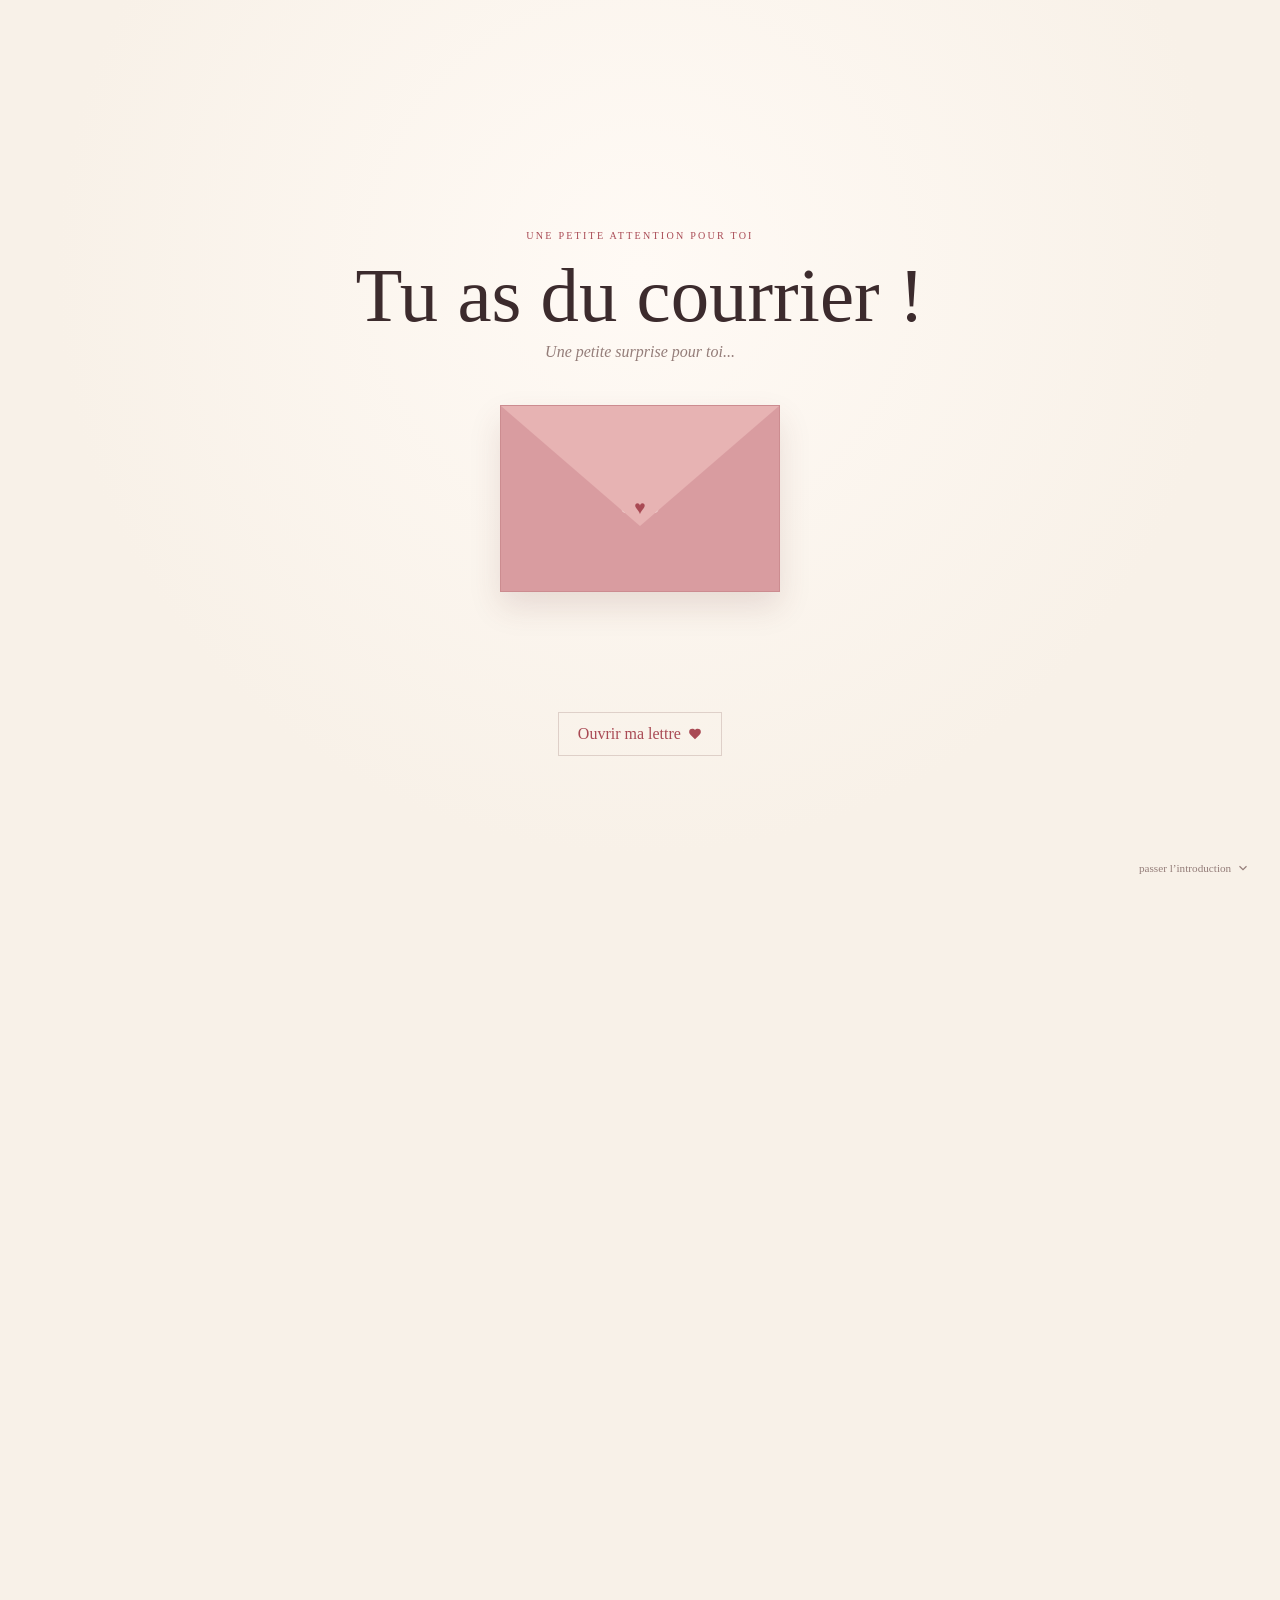
==== commit b4354086: "Application pixel-perfect des variables CSS, animations et typographies de globals.css" ====
--- a/index.html
+++ b/index.html
@@ -3,298 +3,281 @@
 <head>
   <meta charset="UTF-8">
   <meta name="viewport" content="width=device-width, initial-scale=1.0, maximum-scale=1.0, user-scalable=no, viewport-fit=cover">
-  <title>Pour Yaye Boy ♡ Joyeux Anniversaire</title>
+  <title>Happy Birthday, My Love ♡ Yaye Boy</title>
   
-  <meta name="description" content="Une petite attention pour Yaye Boy ♡">
-  <meta property="og:title" content="Pour Yaye Boy ♡ Joyeux Anniversaire">
+  <meta name="description" content="A little love letter, made just for you.">
+  <meta property="og:title" content="Happy Birthday, My Love ♡ Yaye Boy">
+  <meta property="og:description" content="A little love letter, made just for you.">
   <meta property="og:image" content="assets/images/photo7_hero_centered.jpg">
-  <meta name="theme-color" content="#FAF6F0">
-
-  <!-- Polices Google : Caveat, Cormorant Garamond, Plus Jakarta Sans -->
+
+  <link rel="icon" href="/icon-light-32x32.png" sizes="32x32" media="(prefers-color-scheme: light)">
+  <link rel="icon" href="/icon-dark-32x32.png" sizes="32x32" media="(prefers-color-scheme: dark)">
+  <link rel="apple-touch-icon" href="/apple-icon.png">
+
+  <meta name="theme-color" media="(prefers-color-scheme: light)" content="#f8f1e8">
+  <meta name="theme-color" media="(prefers-color-scheme: dark)" content="#1c1415">
+
   <link rel="preconnect" href="https://fonts.googleapis.com">
   <link rel="preconnect" href="https://fonts.gstatic.com" crossorigin>
-  <link href="https://fonts.googleapis.com/css2?family=Caveat:wght@400;600;700&family=Cormorant+Garamond:ital,wght@0,400;0,600;0,700;1,400;1,600&family=Plus+Jakarta+Sans:wght@300;400;500;600;700&display=swap" rel="stylesheet">
-
-  <link rel="stylesheet" href="style.css?v=25">
+  <link href="https://fonts.googleapis.com/css2?family=Caveat:wght@400;600;700&display=swap" rel="stylesheet">
+
+  <link rel="stylesheet" href="style.css?v=30">
 </head>
 <body>
 
-  <!-- ============================================== -->
-  <!-- 1. SECTION INTRO : L'ENVELOPPE "TU AS DU COURRIER !" -->
-  <!-- ============================================== -->
-  <section id="introSection" class="intro-screen" aria-label="Introduction">
-    <div class="hearts-container" aria-hidden="true">
-      <span style="--i:0">♥</span>
-      <span style="--i:1">♥</span>
-      <span style="--i:2">♥</span>
-      <span style="--i:3">♥</span>
-      <span style="--i:4">♥</span>
-      <span style="--i:5">♥</span>
-      <span style="--i:6">♥</span>
-      <span style="--i:7">♥</span>
+  <main>
+    <!-- 1. INTRODUCTION INTERACTIVE AVEC L'ENVELOPPE TOMBANTE -->
+    <section class="intro" id="introSection" aria-label="Introduction">
+      <div class="hearts" aria-hidden="true">
+        <span style="--i:0">♥</span>
+        <span style="--i:1">♥</span>
+        <span style="--i:2">♥</span>
+        <span style="--i:3">♥</span>
+        <span style="--i:4">♥</span>
+        <span style="--i:5">♥</span>
+        <span style="--i:6">♥</span>
+        <span style="--i:7">♥</span>
+      </div>
+
+      <div class="intro-copy">
+        <span class="eyebrow">une petite attention pour toi</span>
+        <h1>Tu as du courrier !</h1>
+        <p>Une petite surprise pour toi...</p>
+      </div>
+
+      <button class="envelope-button" id="envelopeBtn" onclick="openLetter()" aria-label="Ouvrir ma lettre">
+        <div class="envelope">
+          <svg width="42" height="42" viewBox="0 0 24 24" fill="none" stroke="currentColor" stroke-width="1.2" stroke-linecap="round" stroke-linejoin="round">
+            <rect width="20" height="16" x="2" y="4" rx="2"/>
+            <path d="m22 7-8.97 5.7a1.94 1.94 0 0 1-2.06 0L2 7"/>
+          </svg>
+          <div class="flap"></div>
+          <span class="seal">♥</span>
+        </div>
+      </button>
+
+      <button class="open-cta" onclick="openLetter()">
+        <span>Ouvrir ma lettre</span>
+        <svg width="14" height="14" viewBox="0 0 24 24" fill="currentColor"><path d="M19 14c1.49-1.46 3-3.21 3-5.5A5.5 5.5 0 0 0 16.5 3c-1.76 0-3 .5-4.5 2-1.5-1.5-2.74-2-4.5-2A5.5 5.5 0 0 0 2 8.5c0 2.3 1.5 4.05 3 5.5l7 7Z"/></svg>
+      </button>
+
+      <button class="skip" onclick="openLetter()">
+        <span>passer l’introduction</span>
+        <svg width="14" height="14" viewBox="0 0 24 24" fill="none" stroke="currentColor" stroke-width="2"><path d="m6 9 6 6 6-6"/></svg>
+      </button>
+    </section>
+
+    <!-- 2. LE SITE PRINCIPAL RÉVÉLÉ -->
+    <div class="site" id="siteContent">
+
+      <!-- SECTION HERO -->
+      <section id="birthday" class="hero section-rule">
+        <div class="hearts" aria-hidden="true">
+          <span style="--i:0">♥</span><span style="--i:1">♥</span><span style="--i:2">♥</span>
+          <span style="--i:3">♥</span><span style="--i:4">♥</span><span style="--i:5">♥</span>
+        </div>
+
+        <div class="hero-kicker">pour celle qui fait chanter mon cœur</div>
+
+        <div class="hero-title">
+          <span class="slide-left">JOYEUX</span>
+          <span class="outline slide-right">ANNIVERSAIRE,</span>
+          <span class="script slide-up">Yaye Boy ♡</span>
+        </div>
+
+        <div class="hero-portrait" onclick="openLightbox('assets/images/photo7_voiture.jpg', 'Yaye Boy ♡')">
+          <img src="assets/images/photo7_hero_centered.jpg" alt="Yaye Boy">
+          <span class="stamp">est. us<br><b>2 MOIS</b></span>
+        </div>
+
+        <div class="hero-note note-one">
+          mon sourire préféré <svg width="11" height="11" viewBox="0 0 24 24" fill="currentColor" style="display:inline-block"><path d="M19 14c1.49-1.46 3-3.21 3-5.5A5.5 5.5 0 0 0 16.5 3c-1.76 0-3 .5-4.5 2-1.5-1.5-2.74-2-4.5-2A5.5 5.5 0 0 0 2 8.5c0 2.3 1.5 4.05 3 5.5l7 7Z"/></svg>
+        </div>
+        <div class="hero-note note-two">pour toujours et à jamais</div>
+
+        <p class="hero-bottom">Aujourd’hui, tout est à propos de toi.</p>
+
+        <a class="scroll-cue" href="#memories">
+          <span>découvrir notre histoire</span>
+          <svg width="15" height="15" viewBox="0 0 24 24" fill="none" stroke="currentColor" stroke-width="2"><path d="m6 9 6 6 6-6"/></svg>
+        </a>
+      </section>
+
+      <!-- SECTION NOS SOUVENIRS -->
+      <section id="memories" class="memories section-rule">
+        <div class="section-heading">
+          <span class="eyebrow">les petits détails</span>
+          <h2>Nos souvenirs</h2>
+          <p>Chaque photo raconte une histoire.</p>
+        </div>
+
+        <div class="memory-grid">
+          <figure class="polaroid" style="--rotate: -3deg;" onclick="openLightbox('assets/images/photo2_doree.png', 'notre petit monde')">
+            <div class="photo-frame"><img src="assets/images/pola1_gold_portrait.png" alt="notre petit monde"></div>
+            <figcaption>notre petit monde</figcaption>
+          </figure>
+
+          <figure class="polaroid" style="--rotate: 4deg;" onclick="openLightbox('assets/images/photo1_diplome.jpg', 'cette journée parfaite')">
+            <div class="photo-frame"><img src="assets/images/pola3_grad_portrait.jpg" alt="cette journée parfaite"></div>
+            <figcaption>cette journée parfaite</figcaption>
+          </figure>
+
+          <figure class="polaroid" style="--rotate: -2deg;" onclick="openLightbox('assets/images/photo8_rose.jpg', 'juste nous')">
+            <div class="photo-frame"><img src="assets/images/pola_rose_portrait.jpg" alt="juste nous"></div>
+            <figcaption>juste nous</figcaption>
+          </figure>
+
+          <figure class="polaroid" style="--rotate: 3deg;" onclick="openLightbox('assets/images/photo9_orange.jpg', 'mon sourire préféré')">
+            <div class="photo-frame"><img src="assets/images/photo9_orange.jpg" alt="mon sourire préféré"></div>
+            <figcaption>mon sourire préféré</figcaption>
+          </figure>
+
+          <figure class="polaroid" style="--rotate: -4deg;" onclick="openLightbox('assets/images/photo5_lilas.png', 'toujours et pour toujours')">
+            <div class="photo-frame"><img src="assets/images/photo5_lilas.png" alt="toujours et pour toujours"></div>
+            <figcaption>toujours et pour toujours</figcaption>
+          </figure>
+
+          <figure class="polaroid" style="--rotate: 2deg;" onclick="openLightbox('assets/images/photo10_or_pose.jpg', 'mon chez-moi, c’est toi')">
+            <div class="photo-frame"><img src="assets/images/photo10_or_pose.jpg" alt="mon chez-moi, c’est toi"></div>
+            <figcaption>mon chez-moi, c’est toi</figcaption>
+          </figure>
+
+          <figure class="polaroid" style="--rotate: -2deg;" onclick="openLightbox('assets/images/photo4_casual.jpg', 'encore des souvenirs bientôt')">
+            <div class="photo-frame"><img src="assets/images/photo4_casual.jpg" alt="encore des souvenirs bientôt"></div>
+            <figcaption>encore des souvenirs bientôt</figcaption>
+          </figure>
+
+          <figure class="polaroid" style="--rotate: 4deg;" onclick="openLightbox('assets/images/photo3_bleu.jpg', 'ma personne')">
+            <div class="photo-frame"><img src="assets/images/pola2_blue_portrait.jpg" alt="ma personne"></div>
+            <figcaption>ma personne</figcaption>
+          </figure>
+
+          <p class="between-note">Mes souvenirs préférés<br>sont avec toi.</p>
+          <p class="memory-counter">08 / ∞</p>
+        </div>
+
+        <p class="duration">2 mois de nous, de rires et de belles discussions.</p>
+      </section>
+
+      <!-- SECTION MOMENTS (VIDÉOS) -->
+      <section class="moments section-rule">
+        <div class="section-heading">
+          <span class="eyebrow">sous les projecteurs</span>
+          <h2>Ton moment, <em>ta passion</em> ✨</h2>
+        </div>
+
+        <div class="video-grid">
+          <figure class="video-card">
+            <video controls playsinline preload="metadata">
+              <source src="assets/videos/video1.mp4" type="video/mp4">
+            </video>
+            <figcaption>Continue de poursuivre tes rêves.</figcaption>
+          </figure>
+
+          <figure class="video-card offset">
+            <video controls playsinline preload="metadata">
+              <source src="assets/videos/video2.mp4" type="video/mp4">
+            </video>
+            <figcaption>Je suis toujours fier de toi.</figcaption>
+          </figure>
+
+          <figure class="video-card">
+            <video controls playsinline preload="metadata">
+              <source src="assets/videos/video3.mp4" type="video/mp4">
+            </video>
+            <figcaption>Élégance en mouvement ✨</figcaption>
+          </figure>
+
+          <figure class="video-card offset">
+            <video controls playsinline preload="metadata">
+              <source src="assets/videos/video4.mp4" type="video/mp4">
+            </video>
+            <figcaption>Douceur & rayonnement 🌸</figcaption>
+          </figure>
+        </div>
+      </section>
+
+      <!-- SECTION LETTRE D'AMOUR -->
+      <section class="love-letter section-rule">
+        <div class="letter-paper">
+          <div class="letter-top">
+            <span>à ma personne préférée</span>
+            <svg width="17" height="17" viewBox="0 0 24 24" fill="currentColor"><path d="M19 14c1.49-1.46 3-3.21 3-5.5A5.5 5.5 0 0 0 16.5 3c-1.76 0-3 .5-4.5 2-1.5-1.5-2.74-2-4.5-2A5.5 5.5 0 0 0 2 8.5c0 2.3 1.5 4.05 3 5.5l7 7Z"/></svg>
+          </div>
+
+          <h2>Une lettre d'amour</h2>
+
+          <div class="letter-body">
+            <p>Joyeux anniversaire mon amour ❤️🥹🎂</p>
+            <p>Aujourd’hui, je veux simplement te rappeler à quel point tu comptes pour moi.</p>
+            <p>Depuis ces deux mois qu’on partage une histoire, tu as apporté tellement de douceur, de sourires et de belles discussions dans mon quotidien. Tu es une personne rare, forte, drôle, intelligente et tellement inspirante.</p>
+            <p>Merci pour ta présence dans mes journées, pour ton écoute et pour cette joie communicative que tu partages.</p>
+            <p>Tu occupes déjà une place immense dans mon cœur.</p>
+            <p>Je ne te souhaite pas seulement un joyeux anniversaire, je prie surtout Allah de t’accorder une longue vie, une bonne santé, la réussite et tout le bonheur que ton cœur mérite.</p>
+            <p>Qu’Il te protège et facilite tous tes projets.</p>
+            <p>Sache que je tiens énormément à toi.</p>
+            <p>Merci pour ces deux mois, pour ta présence et pour tout ce qu’on partage.</p>
+            <p>Je t'adore, et j’espère qu’on aura encore beaucoup de beaux moments à vivre ensemble. ❤️🥹</p>
+          </div>
+
+          <div class="signature">
+            À toi pour toujours,<br>
+            <span>Mactar <svg width="15" height="15" viewBox="0 0 24 24" fill="currentColor"><path d="M19 14c1.49-1.46 3-3.21 3-5.5A5.5 5.5 0 0 0 16.5 3c-1.76 0-3 .5-4.5 2-1.5-1.5-2.74-2-4.5-2A5.5 5.5 0 0 0 2 8.5c0 2.3 1.5 4.05 3 5.5l7 7Z"/></svg></span>
+          </div>
+
+          <div class="letter-doodle">de tout mon cœur</div>
+        </div>
+      </section>
+
+      <!-- SECTION ANNIVERSAIRE -->
+      <section class="anniversary section-rule">
+        <div class="hearts" aria-hidden="true">
+          <span style="--i:0">♥</span><span style="--i:1">♥</span><span style="--i:2">♥</span>
+          <span style="--i:3">♥</span><span style="--i:4">♥</span><span style="--i:5">♥</span>
+        </div>
+        <span class="eyebrow">et ce n'est que le début</span>
+        <h2><span>2 MOIS</span><i>&</i><span>POUR TOUJOURS</span></h2>
+        <p>Tant de souvenirs, tant d'histoires,<br>et encore tellement de choses à vivre.</p>
+      </section>
+
+      <!-- SECTION FINALE & BISOU INTERACTIF -->
+      <section class="finale">
+        <div class="hearts" aria-hidden="true">
+          <span style="--i:0">♥</span><span style="--i:1">♥</span><span style="--i:2">♥</span>
+          <span style="--i:3">♥</span><span style="--i:4">♥</span><span style="--i:5">♥</span>
+          <span style="--i:6">♥</span><span style="--i:7">♥</span>
+        </div>
+
+        <span class="sparkle sparkle-one">✦</span>
+        <span class="sparkle sparkle-two">✦</span>
+
+        <span class="eyebrow">une dernière chose</span>
+        <h2>Et si je devais choisir encore,<br><em>je te choisirais toujours.</em></h2>
+        <p class="final-love">
+          <span>Joyeux anniversaire, mon amour.</span>
+          <svg width="19" height="19" viewBox="0 0 24 24" fill="currentColor"><path d="M19 14c1.49-1.46 3-3.21 3-5.5A5.5 5.5 0 0 0 16.5 3c-1.76 0-3 .5-4.5 2-1.5-1.5-2.74-2-4.5-2A5.5 5.5 0 0 0 2 8.5c0 2.3 1.5 4.05 3 5.5l7 7Z"/></svg>
+        </p>
+
+        <button class="kiss-button" id="kissButton" onclick="triggerKiss()">
+          <span>Un dernier bisou ?</span> <span>💋</span>
+        </button>
+
+        <div class="kiss-reveal" id="kissReveal" style="display: none;" role="status">
+          <div class="kiss-hearts">♥ ♥ ♥</div>
+          <strong>JE TIENS À TOI</strong>
+          <span>toujours, toujours, toujours</span>
+        </div>
+      </section>
+
+      <footer>
+        <span>fait avec amour, rien que pour toi</span>
+        <svg width="12" height="12" viewBox="0 0 24 24" fill="currentColor"><path d="M19 14c1.49-1.46 3-3.21 3-5.5A5.5 5.5 0 0 0 16.5 3c-1.76 0-3 .5-4.5 2-1.5-1.5-2.74-2-4.5-2A5.5 5.5 0 0 0 2 8.5c0 2.3 1.5 4.05 3 5.5l7 7Z"/></svg>
+      </footer>
+
     </div>
-
-    <div class="intro-copy">
-      <span class="eyebrow">une petite attention pour toi</span>
-      <h1>Tu as du courrier !</h1>
-      <p>Une petite surprise préparée rien que pour toi...</p>
-    </div>
-
-    <button class="envelope-button" onclick="openLetter()" aria-label="Ouvrir ma lettre">
-      <div class="envelope" id="envelopeInteractive">
-        <svg class="mail-icon" width="46" height="46" viewBox="0 0 24 24" fill="none" stroke="currentColor" stroke-width="1.2" stroke-linecap="round" stroke-linejoin="round">
-          <rect width="20" height="16" x="2" y="4" rx="2"/>
-          <path d="m22 7-8.97 5.7a1.94 1.94 0 0 1-2.06 0L2 7"/>
-        </svg>
-        <div class="flap"></div>
-        <span class="seal">♥</span>
-      </div>
-    </button>
-
-    <button class="open-cta" onclick="openLetter()">
-      <span>Ouvrir ma lettre</span>
-      <span class="cta-heart">♥</span>
-    </button>
-
-    <button class="skip-btn" onclick="openLetter()">
-      <span>passer l’introduction ↓</span>
-    </button>
-  </section>
-
-  <!-- ============================================== -->
-  <!-- 2. LE SITE PRINCIPAL (RÉVÉLÉ AU CLIC)          -->
-  <!-- ============================================== -->
-  <div id="siteContent" class="site-container">
-
-    <!-- HERO SECTION -->
-    <section id="birthday" class="hero section-rule">
-      <div class="hearts-container" aria-hidden="true">
-        <span style="--i:0">♥</span><span style="--i:1">♥</span><span style="--i:2">♥</span>
-        <span style="--i:3">♥</span><span style="--i:4">♥</span><span style="--i:5">♥</span>
-      </div>
-
-      <div class="hero-kicker">pour celle qui fait rayonner mes journées</div>
-
-      <h1 class="hero-title">
-        <span class="slide-left">JOYEUX</span>
-        <span class="outline slide-right">ANNIVERSAIRE,</span>
-        <span class="script slide-up">Yaye Boy ♡</span>
-      </h1>
-
-      <div class="hero-portrait" onclick="openLightbox('assets/images/photo7_voiture.jpg', 'Yaye Boy ♡')">
-        <div class="portrait-frame">
-          <img src="assets/images/photo7_hero_centered.jpg" alt="Yaye Boy">
-        </div>
-        <span class="stamp">est. us<br><b>2 MOIS ♡</b></span>
-      </div>
-
-      <div class="hero-note note-one">
-        mon sourire préféré <span>♥</span>
-      </div>
-      <div class="hero-note note-two">
-        douceur & rayonnement
-      </div>
-
-      <p class="hero-bottom">Aujourd’hui, tout est à propos de toi.</p>
-
-      <a class="scroll-cue" href="#memories">
-        <span>découvrir notre histoire</span>
-        <svg width="15" height="15" viewBox="0 0 24 24" fill="none" stroke="currentColor" stroke-width="2.5"><path d="m6 9 6 6 6-6"/></svg>
-      </a>
-    </section>
-
-    <!-- SECTION NOS SOUVENIRS (GRILLE POLAROÏDS) -->
-    <section id="memories" class="memories section-rule">
-      <div class="section-heading">
-        <span class="eyebrow">les petits détails</span>
-        <h2>Nos souvenirs</h2>
-        <p>Chaque photo raconte une histoire.</p>
-      </div>
-
-      <div class="memory-grid">
-        <!-- Photo 1 -->
-        <figure class="polaroid" style="--rotate: -3deg;" onclick="openLightbox('assets/images/photo2_doree.png', 'toujours aussi belle ♡')">
-          <div class="photo-frame">
-            <img src="assets/images/pola1_gold_portrait.png" alt="Yaye Boy dorée">
-          </div>
-          <figcaption>toujours aussi belle ♡</figcaption>
-        </figure>
-
-        <!-- Photo 2 -->
-        <figure class="polaroid" style="--rotate: 4deg;" onclick="openLightbox('assets/images/photo1_diplome.jpg', 'quelle fierté ! ♡')">
-          <div class="photo-frame">
-            <img src="assets/images/pola3_grad_portrait.jpg" alt="Yaye Boy diplôme">
-          </div>
-          <figcaption>quelle fierté ! ♡</figcaption>
-        </figure>
-
-        <!-- Photo 3 -->
-        <figure class="polaroid" style="--rotate: -2deg;" onclick="openLightbox('assets/images/photo8_rose.jpg', 'ce sourire qui fait chavirer')">
-          <div class="photo-frame">
-            <img src="assets/images/pola_rose_portrait.jpg" alt="Yaye Boy rose">
-          </div>
-          <figcaption>ce sourire qui fait chavirer ♡</figcaption>
-        </figure>
-
-        <!-- Photo 4 -->
-        <figure class="polaroid" style="--rotate: 3deg;" onclick="openLightbox('assets/images/photo5_lilas.png', 'tu es unique')">
-          <div class="photo-frame">
-            <img src="assets/images/photo5_lilas.png" alt="Yaye Boy lilas">
-          </div>
-          <figcaption>tu es unique ♡</figcaption>
-        </figure>
-
-        <!-- Photo 5 -->
-        <figure class="polaroid" style="--rotate: -4deg;" onclick="openLightbox('assets/images/photo4_casual.jpg', 'ton énergie incroyable')">
-          <div class="photo-frame">
-            <img src="assets/images/photo4_casual.jpg" alt="Yaye Boy casual">
-          </div>
-          <figcaption>ton énergie incroyable ♡</figcaption>
-        </figure>
-
-        <!-- Photo 6 -->
-        <figure class="polaroid" style="--rotate: 2deg;" onclick="openLightbox('assets/images/photo10_or_pose.jpg', 'rayonnante & pleine de vie')">
-          <div class="photo-frame">
-            <img src="assets/images/photo10_or_pose.jpg" alt="Yaye Boy or">
-          </div>
-          <figcaption>rayonnante & pleine de vie ♡</figcaption>
-        </figure>
-
-        <!-- Photo 7 -->
-        <figure class="polaroid" style="--rotate: -2deg;" onclick="openLightbox('assets/images/photo9_orange.jpg', 'lumière de mes journées')">
-          <div class="photo-frame">
-            <img src="assets/images/photo9_orange.jpg" alt="Yaye Boy orange">
-          </div>
-          <figcaption>lumière de mes journées ♡</figcaption>
-        </figure>
-
-        <!-- Photo 8 -->
-        <figure class="polaroid" style="--rotate: 4deg;" onclick="openLightbox('assets/images/photo3_bleu.jpg', 'spontanéité & douceur')">
-          <div class="photo-frame">
-            <img src="assets/images/pola2_blue_portrait.jpg" alt="Yaye Boy bleue">
-          </div>
-          <figcaption>spontanéité & douceur ♡</figcaption>
-        </figure>
-
-        <p class="between-note">Mes moments préférés<br>sont avec toi.</p>
-        <p class="memory-counter">08 / ∞</p>
-      </div>
-
-      <p class="duration">2 mois de nous, de rires et de belles discussions.</p>
-    </section>
-
-    <!-- SECTION VIDÉOS SOUVENIRS -->
-    <section class="moments section-rule">
-      <div class="section-heading">
-        <span class="eyebrow">sous les projecteurs</span>
-        <h2>Ta voix, <em>ton énergie</em> 🌸</h2>
-      </div>
-
-      <div class="video-grid">
-        <figure class="video-card">
-          <video controls playsinline preload="metadata">
-            <source src="assets/videos/video1.mp4" type="video/mp4">
-          </video>
-          <figcaption>Ton énergie & ta spontanéité ♡</figcaption>
-        </figure>
-
-        <figure class="video-card offset">
-          <video controls playsinline preload="metadata">
-            <source src="assets/videos/video2.mp4" type="video/mp4">
-          </video>
-          <figcaption>Ce sourire qui rend tout plus beau.</figcaption>
-        </figure>
-
-        <figure class="video-card">
-          <video controls playsinline preload="metadata">
-            <source src="assets/videos/video3.mp4" type="video/mp4">
-          </video>
-          <figcaption>Élégance en mouvement ✨</figcaption>
-        </figure>
-
-        <figure class="video-card offset">
-          <video controls playsinline preload="metadata">
-            <source src="assets/videos/video4.mp4" type="video/mp4">
-          </video>
-          <figcaption>Douceur & éclat au naturel 🌸</figcaption>
-        </figure>
-      </div>
-    </section>
-
-    <!-- SECTION LA LETTRE D'AMOUR (PAPIER PARCHEMIN) -->
-    <section class="love-letter section-rule">
-      <div class="letter-paper">
-        <div class="letter-top">
-          <span>à ma personne préférée</span>
-          <span class="letter-heart">♥</span>
-        </div>
-
-        <h2>Une lettre pour toi</h2>
-
-        <div class="letter-body">
-          <p>Chère Yaye Boy, ❤️🥹🎂</p>
-          <p>Aujourd’hui, je voulais prendre un moment pour te rappeler à quel point tu comptes pour moi.</p>
-          <p>Depuis ces deux mois qu’on apprend à se connaître, tu as apporté tellement de douceur, de sourires et de belles discussions dans mon quotidien. Tu es une personne rare, forte, drôle, intelligente et tellement inspirante.</p>
-          <p>Merci d’être cette lumière qui rend tout plus doux et plus simple dès qu’on se parle.</p>
-          <p>Je ne te souhaite pas seulement un joyeux anniversaire : je prie Allah de t’accorder une longue vie, une santé de fer, la réussite dans tous tes projets et tout le bonheur immense que ton cœur mérite.</p>
-          <p>Qu’Il te protège et facilite chacun de tes rêves.</p>
-          <p>Sache que je tiens énormément à toi.</p>
-          <p>Merci pour ces deux mois, pour ta présence et pour tout ce qu’on partage déjà.</p>
-          <p>Cette nouvelle année est à toi, tu le mérites vraiment. ❤️🥹</p>
-        </div>
-
-        <div class="signature">
-          À toi de tout cœur,<br>
-          <span>Mactar <span class="sig-heart">♥</span></span>
-        </div>
-
-        <div class="letter-doodle">de tout mon cœur</div>
-      </div>
-    </section>
-
-    <!-- SECTION ANNIVERSAIRE / DÉBUT -->
-    <section class="anniversary section-rule">
-      <div class="hearts-container" aria-hidden="true">
-        <span style="--i:0">♥</span><span style="--i:1">♥</span><span style="--i:2">♥</span>
-        <span style="--i:3">♥</span><span style="--i:4">♥</span><span style="--i:5">♥</span>
-      </div>
-      <span class="eyebrow">et ce n&apos;est que le début</span>
-      <h2><span>2 MOIS</span><i>&</i><span>L'INFINI</span></h2>
-      <p>Tant de rires, de partages,<br>et encore tellement de beaux moments à vivre.</p>
-    </section>
-
-    <!-- FINALE & BISOU INTERACTIF -->
-    <section class="finale">
-      <div class="hearts-container" aria-hidden="true">
-        <span style="--i:0">♥</span><span style="--i:1">♥</span><span style="--i:2">♥</span>
-        <span style="--i:3">♥</span><span style="--i:4">♥</span><span style="--i:5">♥</span>
-      </div>
-
-      <span class="sparkle sparkle-one">✨</span>
-      <span class="sparkle sparkle-two">✨</span>
-
-      <span class="eyebrow">une dernière chose</span>
-      <h2>Et si je devais choisir encore,<br><em>je te choisirais toujours.</em></h2>
-      <p class="final-love">Joyeux anniversaire, Yaye Boy. <span class="final-heart">♥</span></p>
-
-      <button class="kiss-button" id="kissButton" onclick="triggerKiss()">
-        <span>Un dernier bisou ?</span> <span>💋</span>
-      </button>
-
-      <div id="kissReveal" class="kiss-reveal" style="display: none;">
-        <div class="kiss-hearts">♥ ♥ ♥</div>
-        <strong>JE TIENS ÉNORMÉMENT À TOI</strong>
-        <span>toujours, toujours, toujours ♡</span>
-      </div>
-    </section>
-
-    <footer>
-      fait avec amour, rien que pour toi Yaye Boy <span class="footer-heart">♥</span>
-    </footer>
-
-  </div>
-
-  <!-- LIGHTBOX PLEIN ÉCRAN -->
+  </main>
+
+  <!-- LIGHTBOX PLEIN ÉCRAN POUR PHOTOS -->
   <div id="lightbox" class="lightbox" onclick="closeLightbox(event)">
     <div class="lightbox-modal">
       <button class="lightbox-close" onclick="closeLightbox(event)" aria-label="Fermer">✕</button>
@@ -303,6 +286,6 @@
     </div>
   </div>
 
-  <script src="script.js?v=25"></script>
+  <script src="script.js?v=30"></script>
 </body>
 </html>
--- a/style.css
+++ b/style.css
@@ -1,747 +1,587 @@
 /* ========================================================
-   DESIGN INSPIRÉ DU CODE : ESTHÉTIQUE PAPIER, CŒURS FLOTTANTS & POLAROÏDS
-   Pour Yaye Boy ♡ • Mactar
+   STYLES ORIGINAUX DU TEMPLATE EDITORIAL
+   Palette : Cream, Paper, Rose, Blush, Cherry, Ink
    ======================================================== */
 
-:root {
-  --color-bg: #FAF6F0;
-  --color-card: #FFFFFF;
-  --color-primary: #C93B52;
-  --color-primary-dark: #8C1D35;
-  --color-accent-pink: #FDE8ED;
-  --color-text-dark: #2A1F21;
-  --color-text-muted: #7E6B70;
-  --color-border: #EADBCE;
-  --color-tape: rgba(253, 235, 240, 0.95);
-
-  --font-serif: 'Cormorant Garamond', Georgia, serif;
-  --font-hand: 'Caveat', cursive;
-  --font-sans: 'Plus Jakarta Sans', system-ui, -apple-system, sans-serif;
-}
-
-*, *::before, *::after {
-  box-sizing: border-box;
-  margin: 0;
-  padding: 0;
-  -webkit-tap-highlight-color: transparent;
-}
-
-html {
-  scroll-behavior: smooth;
-}
-
-body {
-  background-color: var(--color-bg);
-  background-image: 
-    radial-gradient(circle at 10% 20%, rgba(201, 59, 82, 0.05) 0%, transparent 40%),
-    radial-gradient(circle at 90% 70%, rgba(244, 164, 180, 0.08) 0%, transparent 45%);
-  color: var(--color-text-dark);
-  font-family: var(--font-sans);
-  overflow-x: hidden;
-  -webkit-font-smoothing: antialiased;
-}
-
-/* ========================================================
-   CŒURS FLOTTANTS (FLOATING HEARTS)
-   ======================================================== */
-.hearts-container {
-  position: absolute;
-  inset: 0;
-  pointer-events: none;
-  overflow: hidden;
-  z-index: 1;
-}
-
-.hearts-container span {
-  position: absolute;
-  color: rgba(201, 59, 82, 0.28);
-  font-size: calc(14px + (var(--i) * 2px));
-  animation: floatUp 8s infinite ease-in-out;
-  animation-delay: calc(var(--i) * 0.9s);
-  left: calc(10% + (var(--i) * 11%));
-  bottom: -20px;
-}
-
-@keyframes floatUp {
-  0% { transform: translateY(0) scale(0.8) rotate(0deg); opacity: 0; }
-  20% { opacity: 0.7; }
-  80% { opacity: 0.7; }
-  100% { transform: translateY(-110vh) scale(1.2) rotate(45deg); opacity: 0; }
-}
-
-/* ========================================================
-   SECTION 1 : INTRODUCTION ENVELOPPE
-   ======================================================== */
-.intro-screen {
-  position: fixed;
-  inset: 0;
-  width: 100vw;
-  height: 100vh;
-  height: 100dvh;
-  background: var(--color-bg);
-  background: radial-gradient(circle at 50% 30%, #FFFDF9 0%, #F5ECE3 65%, #EBDDCF 100%);
-  z-index: 10000;
-  display: flex;
-  flex-direction: column;
-  align-items: center;
-  justify-content: center;
-  padding: 24px;
-  text-align: center;
-  transition: opacity 0.7s cubic-bezier(0.4, 0, 0.2, 1), visibility 0.7s;
-}
-
-body.letter-opened .intro-screen {
-  opacity: 0;
-  visibility: hidden;
-  pointer-events: none;
-}
-
-.intro-copy {
-  margin-bottom: 24px;
-  position: relative;
-  z-index: 2;
-}
-
-.eyebrow {
-  font-family: var(--font-hand);
-  font-size: 1.45rem;
-  color: var(--color-primary);
-  display: block;
-  margin-bottom: 2px;
-  letter-spacing: 0.5px;
-}
-
-.intro-copy h1 {
-  font-family: var(--font-serif);
-  font-size: 2.8rem;
-  font-weight: 600;
-  font-style: italic;
-  color: var(--color-primary-dark);
-  line-height: 1.1;
-  margin-bottom: 8px;
-}
-
-.intro-copy p {
-  font-size: 0.95rem;
-  color: var(--color-text-muted);
-}
-
-.envelope-button {
-  background: none;
-  border: none;
+:root { 
+  --cream: #f8f1e8; 
+  --paper: #fffaf3; 
+  --rose: #d99ca0; 
+  --blush: #edd3cc; 
+  --cherry: #a94a54; 
+  --ink: #3c2b2d; 
+  --muted: #947d79; 
+  --line: rgba(116,72,64,.2); 
+}
+
+* { box-sizing: border-box; }
+html { scroll-behavior: smooth; }
+body { 
+  margin: 0; 
+  background: var(--cream); 
+  color: var(--ink); 
+  font-family: Georgia, 'Times New Roman', serif; 
+}
+button { font: inherit; cursor: pointer; }
+main { overflow: hidden; background: var(--cream); }
+
+/* INTRO & ENVELOPPE */
+.intro { 
+  min-height: 100svh; 
+  display: grid; 
+  place-items: center; 
+  position: relative; 
+  text-align: center; 
+  background: radial-gradient(circle at 50% 30%, #fffaf5 0, var(--cream) 65%); 
+}
+.intro-copy { 
+  position: absolute; 
+  top: 25%; 
+  z-index: 2; 
+  animation: rise 1.3s both .8s; 
+}
+.eyebrow { 
+  text-transform: uppercase; 
+  letter-spacing: .22em; 
+  font-size: .63rem; 
+  color: var(--cherry); 
+}
+.intro h1 { 
+  font-size: clamp(2rem, 8vw, 4.8rem); 
+  font-weight: 400; 
+  margin: .55rem 0 .2rem; 
+}
+.intro p { 
+  color: var(--muted); 
+  margin: 0; 
+  font-style: italic; 
+}
+.envelope-button { 
+  border: 0; 
+  background: transparent; 
+  position: relative; 
+  margin-top: 6rem; 
+  animation: envelope-drop 1.8s cubic-bezier(.2,.8,.2,1) both; 
+}
+.envelope { 
+  width: min(72vw, 280px); 
+  aspect-ratio: 1.5; 
+  background: var(--rose); 
+  border: 1px solid rgba(150,75,80,.2); 
+  box-shadow: 0 15px 30px rgba(100,50,45,.13); 
+  display: grid; 
+  place-items: center; 
+  position: relative; 
+  color: rgba(255,250,245,.8); 
+}
+.flap { 
+  position: absolute; 
+  inset: 0 0 35%; 
+  background: #e7b3b3; 
+  clip-path: polygon(0 0, 100% 0, 50% 100%); 
+  transform-origin: top; 
+  transition: transform .7s; 
+}
+.envelope-button:hover .flap, .envelope-button.is-opening .flap { 
+  transform: rotateX(160deg); 
+}
+.seal { 
+  position: absolute; 
+  z-index: 2; 
+  bottom: 39%; 
+  color: var(--cherry); 
+  font-size: 1.2rem; 
+}
+.open-cta { 
+  position: absolute; 
+  bottom: 16%; 
+  border: 1px solid var(--line); 
+  background: transparent; 
+  color: var(--cherry); 
+  padding: .75rem 1.2rem; 
+  display: inline-flex; 
+  gap: .45rem; 
+  align-items: center; 
+  transition: .2s; 
+}
+.open-cta:hover { 
+  background: var(--cherry); 
+  color: white; 
+}
+.skip { 
+  position: absolute; 
+  right: 1.5rem; 
+  bottom: 1.5rem; 
+  border: 0; 
+  background: none; 
+  color: var(--muted); 
+  font-size: .7rem; 
+  display: flex; 
+  align-items: center; 
+  gap: .3rem; 
+}
+
+/* SITE ET HERO */
+.site { 
+  opacity: 0; 
+  visibility: hidden; 
+  transition: opacity .8s; 
+}
+.site.visible { 
+  opacity: 1; 
+  visibility: visible; 
+}
+.section-rule { 
+  border-bottom: 1px solid var(--line); 
+}
+.hero { 
+  min-height: 100svh; 
+  padding: 9rem 1.25rem 2rem; 
+  position: relative; 
+  text-align: center; 
+}
+.hero-kicker { 
+  color: var(--muted); 
+  font-size: .62rem; 
+  letter-spacing: .18em; 
+  text-transform: uppercase; 
+}
+.hero-title { 
+  display: flex; 
+  flex-direction: column; 
+  position: relative; 
+  z-index: 2; 
+  margin: 2rem auto -1.5rem; 
+  line-height: .78; 
+  font-size: clamp(3.4rem, 17vw, 10rem); 
+  font-weight: 400; 
+  letter-spacing: -.07em; 
+}
+.hero-title .outline { 
+  color: transparent; 
+  -webkit-text-stroke: 1px var(--cherry); 
+  margin-left: .7em; 
+}
+.hero-title .script { 
+  font-family: 'Caveat', cursive; 
+  font-size: .4em; 
+  color: var(--cherry); 
+  letter-spacing: 0; 
+  margin: .7rem 0 0 2em; 
+  transform: rotate(-7deg); 
+}
+.hero-portrait { 
+  width: min(68vw, 330px); 
+  aspect-ratio: .77; 
+  margin: 0 auto; 
+  background: var(--blush); 
+  transform: rotate(3deg); 
+  position: relative; 
+  border: .75rem solid var(--paper); 
+  box-shadow: 0 16px 28px rgba(72,36,33,.15); 
   cursor: pointer;
-  padding: 10px;
-  position: relative;
-  z-index: 2;
-  transition: transform 0.25s ease;
-}
-
-.envelope-button:hover {
-  transform: scale(1.05);
-}
-
-.envelope {
-  width: 130px;
-  height: 90px;
-  background: #FFF;
-  border: 1.5px solid #E5D5C8;
-  border-radius: 8px;
-  display: flex;
-  align-items: center;
-  justify-content: center;
-  position: relative;
-  box-shadow: 0 14px 35px rgba(140, 29, 53, 0.14);
-  color: var(--color-primary);
-}
-
-.envelope .flap {
-  position: absolute;
-  top: 0;
-  left: 0;
-  width: 0;
-  height: 0;
-  border-left: 64px solid transparent;
-  border-right: 64px solid transparent;
-  border-top: 48px solid #FDE8ED;
-  transform-origin: top center;
-  transition: transform 0.5s ease;
-}
-
-.envelope-button.is-opening .flap {
-  transform: rotateX(180deg);
-}
-
-.envelope .seal {
-  position: absolute;
-  top: 38px;
-  left: 50%;
-  transform: translateX(-50%);
-  width: 26px;
-  height: 26px;
-  background: var(--color-primary);
-  color: #FFF;
-  border-radius: 50%;
-  display: flex;
-  align-items: center;
-  justify-content: center;
-  font-size: 0.85rem;
-  box-shadow: 0 2px 6px rgba(201, 59, 82, 0.4);
-}
-
-.open-cta {
-  margin-top: 28px;
-  background: var(--color-primary);
-  color: #FFF;
-  border: none;
-  padding: 12px 28px;
-  border-radius: 50px;
-  font-family: var(--font-sans);
-  font-size: 1rem;
-  font-weight: 600;
-  cursor: pointer;
-  display: inline-flex;
-  align-items: center;
-  gap: 8px;
-  box-shadow: 0 6px 20px rgba(201, 59, 82, 0.35);
-  transition: transform 0.2s, box-shadow 0.2s;
-  position: relative;
-  z-index: 2;
-}
-
-.open-cta:hover {
-  transform: translateY(-2px);
-  box-shadow: 0 10px 25px rgba(201, 59, 82, 0.45);
-}
-
-.cta-heart {
-  font-size: 1rem;
-}
-
-.skip-btn {
-  background: none;
-  border: none;
-  font-family: var(--font-sans);
-  font-size: 0.8rem;
-  color: var(--color-text-muted);
-  cursor: pointer;
-  margin-top: 14px;
-  position: relative;
-  z-index: 2;
-  text-decoration: underline;
-  text-underline-offset: 3px;
-}
-
-/* ========================================================
-   SECTION 2 : CONTENU DU SITE (PAGE DÉFILANTE)
-   ======================================================== */
-.site-container {
-  width: 100%;
-  max-width: 520px;
-  margin: 0 auto;
-  padding: 0 16px 60px;
-  opacity: 0;
-  transition: opacity 0.8s ease;
-}
-
-.site-container.visible {
-  opacity: 1;
-}
-
-.section-rule {
-  padding: 48px 0;
-  border-bottom: 1px dashed var(--color-border);
-  position: relative;
-}
-
-.section-heading {
-  text-align: center;
-  margin-bottom: 28px;
-}
-
-.section-heading h2 {
-  font-family: var(--font-serif);
-  font-size: 2.3rem;
-  font-weight: 700;
-  color: var(--color-primary-dark);
-  line-height: 1.15;
-}
-
-.section-heading p {
-  font-family: var(--font-hand);
-  font-size: 1.35rem;
-  color: var(--color-text-muted);
-  margin-top: 4px;
-}
-
-/* --------------------------------------------------------
-   HERO SECTION
-   -------------------------------------------------------- */
-.hero {
-  text-align: center;
-  padding-top: 35px;
-}
-
-.hero-kicker {
-  font-family: var(--font-hand);
-  font-size: 1.4rem;
-  color: var(--color-primary);
-  margin-bottom: 8px;
-}
-
-.hero-title {
-  display: flex;
-  flex-direction: column;
-  align-items: center;
-  margin-bottom: 24px;
-  line-height: 1;
-}
-
-.hero-title .slide-left {
-  font-family: var(--font-serif);
-  font-size: 2.4rem;
-  font-weight: 700;
-  letter-spacing: 3px;
-  color: var(--color-text-dark);
-}
-
-.hero-title .outline {
-  font-family: var(--font-serif);
-  font-size: 2.7rem;
-  font-weight: 700;
-  letter-spacing: 2px;
-  color: transparent;
-  -webkit-text-stroke: 1.5px var(--color-primary-dark);
-}
-
-.hero-title .script {
-  font-family: var(--font-hand);
-  font-size: 3.2rem;
-  font-weight: 700;
-  color: var(--color-primary);
-  margin-top: -6px;
-}
-
-.hero-portrait {
-  width: 250px;
-  margin: 0 auto 24px;
-  position: relative;
-  cursor: pointer;
-}
-
-.portrait-frame {
-  width: 100%;
-  height: 290px;
-  background: #FFF;
-  padding: 10px 10px 24px;
-  border-radius: 6px;
-  box-shadow: 0 14px 38px rgba(45, 10, 18, 0.15);
-  border: 1px solid #EADBCE;
-}
-
-.portrait-frame img {
-  width: 100%;
-  height: 100%;
-  object-fit: cover;
-  object-position: center 25%;
-  border-radius: 4px;
-  display: block;
-}
-
-.stamp {
-  position: absolute;
-  top: -12px;
-  right: -14px;
-  background: var(--color-accent-pink);
-  border: 1.5px dashed var(--color-primary);
-  color: var(--color-primary-dark);
-  font-family: var(--font-sans);
-  font-size: 0.75rem;
-  padding: 6px 10px;
-  border-radius: 4px;
-  line-height: 1.2;
-  transform: rotate(8deg);
-  box-shadow: 0 4px 10px rgba(0,0,0,0.06);
-}
-
-.hero-note {
-  font-family: var(--font-hand);
-  font-size: 1.35rem;
-  color: var(--color-primary);
-}
-
-.note-one { margin-bottom: 4px; }
-.note-two { color: var(--color-text-muted); margin-bottom: 18px; }
-
-.hero-bottom {
-  font-family: var(--font-serif);
-  font-size: 1.2rem;
-  font-style: italic;
-  color: var(--color-text-dark);
-  margin-bottom: 20px;
-}
-
-.scroll-cue {
-  display: inline-flex;
-  align-items: center;
-  gap: 6px;
-  font-family: var(--font-sans);
-  font-size: 0.85rem;
-  font-weight: 600;
-  color: var(--color-primary);
-  text-decoration: none;
-  background: rgba(201, 59, 82, 0.08);
-  padding: 8px 18px;
-  border-radius: 50px;
-  transition: transform 0.2s;
-}
-
-.scroll-cue:hover {
-  transform: translateY(2px);
-}
-
-/* --------------------------------------------------------
-   SECTION POLAROÏDS (MEMORIES)
-   -------------------------------------------------------- */
-.memory-grid {
-  display: grid;
-  grid-template-columns: 1fr 1fr;
-  gap: 18px;
-  align-items: center;
-}
-
-.polaroid {
-  background: #FFF;
-  padding: 8px 8px 14px;
-  border-radius: 4px;
-  box-shadow: 0 8px 24px rgba(45, 10, 18, 0.1);
-  border: 1px solid #EADBCE;
-  transform: rotate(var(--rotate, 0deg));
-  transition: transform 0.25s ease, z-index 0.25s;
-  cursor: pointer;
-  position: relative;
-}
-
-.polaroid:hover {
-  transform: scale(1.04) rotate(0deg) !important;
-  z-index: 5;
-}
-
-.polaroid .photo-frame {
-  width: 100%;
-  height: 175px;
-  overflow: hidden;
-  border-radius: 2px;
-  background: #FAF6F2;
-}
-
-.polaroid .photo-frame img {
+}
+.hero-portrait img {
   width: 100%;
   height: 100%;
   object-fit: cover;
   object-position: center 25%;
   display: block;
 }
-
-.polaroid figcaption {
-  font-family: var(--font-hand);
-  font-size: 1.25rem;
+.portrait-placeholder { 
+  height: 100%; 
+  display: grid; 
+  place-items: center; 
+  align-content: center; 
+  color: var(--cherry); 
+  gap: .5rem; 
+}
+.portrait-placeholder small { 
+  font-size: .7rem; 
+  line-height: 1.4; 
+}
+.stamp { 
+  position: absolute; 
+  right: -2rem; 
+  bottom: 1.5rem; 
+  color: var(--cherry); 
+  border: 1px solid currentColor; 
+  border-radius: 50%; 
+  padding: .6rem; 
+  font-size: .55rem; 
+  transform: rotate(-18deg); 
+  background: var(--paper);
+}
+.stamp b { font-size: .85rem; }
+.hero-note { 
+  position: absolute; 
+  color: var(--cherry); 
+  font-family: 'Caveat', cursive; 
+  font-size: 1.15rem; 
+}
+.note-one { top: 42%; left: 5%; transform: rotate(-12deg); }
+.note-two { top: 60%; right: 5%; transform: rotate(8deg); }
+.hero-bottom { 
+  margin: 3rem 0 0; 
+  font-size: .9rem; 
+  font-style: italic; 
+}
+.scroll-cue { 
+  position: absolute; 
+  bottom: 1.5rem; 
+  left: 50%; 
+  transform: translateX(-50%); 
+  color: var(--muted); 
+  font-size: .65rem; 
+  text-decoration: none; 
+  display: flex; 
+  gap: .35rem; 
+  align-items: center; 
+}
+
+/* SOUVENIRS & POLAROIDS */
+.section-heading { 
+  text-align: center; 
+  padding: 7rem 1.25rem 3rem; 
+}
+.section-heading h2, .reveal h2 { 
+  font-size: clamp(2.8rem, 12vw, 6rem); 
+  font-weight: 400; 
+  margin: .6rem 0; 
+  letter-spacing: -.06em; 
+}
+.section-heading p { 
+  font-style: italic; 
+  color: var(--muted); 
+}
+.memory-grid { 
+  max-width: 900px; 
+  margin: auto; 
+  display: grid; 
+  grid-template-columns: repeat(4, 1fr); 
+  gap: 1.3rem; 
+  padding: 1rem 5%; 
+  align-items: center; 
+}
+.polaroid { 
+  background: var(--paper); 
+  padding: .55rem .55rem .8rem; 
+  box-shadow: 0 8px 15px rgba(64,35,28,.12); 
+  transform: rotate(var(--rotate)); 
+  transition: transform .4s; 
+  cursor: pointer;
+  margin: 0;
+}
+.polaroid:hover { 
+  transform: rotate(0) scale(1.04); 
+  z-index: 2; 
+}
+.photo-frame { 
+  aspect-ratio: .8; 
+  background: #edd9d0; 
+  display: grid; 
+  place-items: center; 
+  overflow: hidden; 
+}
+.photo-frame img { 
+  width: 100%; 
+  height: 100%; 
+  object-fit: cover; 
+}
+.photo-placeholder::after { 
+  content: 'your photo here'; 
+  color: var(--cherry); 
+  font-family: 'Caveat', cursive; 
+  font-size: .75rem; 
+}
+.polaroid figcaption { 
+  font-family: 'Caveat', cursive; 
+  text-align: center; 
+  font-size: 1.15rem; 
+  margin-top: .5rem; 
+  color: var(--cherry); 
+}
+.between-note { 
+  font-family: 'Caveat', cursive; 
+  color: var(--cherry); 
+  text-align: center; 
+  font-size: 1.35rem; 
+  transform: rotate(-5deg); 
+}
+.memory-counter { 
+  color: var(--muted); 
+  font-size: .7rem; 
+  text-align: right; 
+}
+.duration { 
+  text-align: center; 
+  padding: 4rem 0 7rem; 
+  color: var(--muted); 
+  font-style: italic; 
+}
+
+/* MOMENTS / VIDEOS */
+.moments { padding-bottom: 7rem; }
+.section-heading em, .moments em, .finale em { 
+  color: var(--cherry); 
+  font-style: normal; 
+}
+.video-grid { 
+  display: grid; 
+  grid-template-columns: repeat(2, minmax(0, 450px)); 
+  justify-content: center; 
+  gap: 2rem; 
+  padding: 1rem 5%; 
+}
+.video-card { margin: 0; }
+.video-card.offset { margin-top: 4rem; }
+.video-card video { 
+  width: 100%; 
+  background: #2c2020; 
+  aspect-ratio: 9 / 13; 
+  object-fit: cover; 
+  border: .7rem solid var(--paper); 
+  box-shadow: 0 10px 22px rgba(70,35,30,.15); 
+}
+.video-card figcaption { 
+  font-family: 'Caveat', cursive; 
+  color: var(--cherry); 
+  font-size: 1.35rem; 
+  margin-top: .8rem; 
   text-align: center;
-  color: var(--color-text-dark);
-  margin-top: 8px;
-  line-height: 1.15;
-}
-
-.between-note {
-  grid-column: span 2;
-  text-align: center;
-  font-family: var(--font-hand);
+}
+
+/* LETTRE D'AMOUR PAPIER LIGNÉ */
+.love-letter { 
+  padding: 7rem 1rem; 
+  background: #ebd5c9; 
+}
+.letter-paper { 
+  max-width: 700px; 
+  margin: auto; 
+  padding: clamp(2rem, 7vw, 5rem); 
+  background: var(--paper); 
+  box-shadow: 0 12px 30px rgba(75,39,30,.14); 
+  position: relative; 
+  background-image: repeating-linear-gradient(0deg, transparent, transparent 31px, rgba(146,103,91,.1) 32px); 
+}
+.letter-top { 
+  display: flex; 
+  justify-content: space-between; 
+  color: var(--cherry); 
+  font-family: 'Caveat', cursive; 
+  font-size: 1.25rem; 
+}
+.letter-paper h2 { 
+  color: var(--cherry); 
+  font-size: clamp(2.5rem, 10vw, 4.5rem); 
+  font-weight: 400; 
+  margin: 2rem 0 2.5rem; 
+}
+.letter-body p { 
+  font-size: .95rem; 
+  line-height: 2; 
+  margin: 0 0 1.25rem; 
+}
+.signature { 
+  font-family: 'Caveat', cursive; 
+  color: var(--cherry); 
+  font-size: 1.4rem; 
+  line-height: 1.8; 
+  margin-top: 2.5rem; 
+}
+.signature span { 
+  font-size: 2rem; 
+  display: inline-flex; 
+  align-items: center; 
+  gap: .35rem; 
+}
+.letter-doodle { 
+  position: absolute; 
+  bottom: 1.5rem; 
+  right: 1.5rem; 
+  color: var(--muted); 
+  font-family: 'Caveat', cursive; 
+  font-size: 1.15rem; 
+  transform: rotate(-8deg); 
+}
+
+/* SECTION ANNIVERSAIRE / CE N'EST QUE LE DÉBUT */
+.anniversary { 
+  padding: 8rem 1rem; 
+  text-align: center; 
+  position: relative; 
+}
+.anniversary h2 { 
+  display: flex; 
+  flex-direction: column; 
+  font-size: clamp(3.5rem, 16vw, 9rem); 
+  line-height: .77; 
+  font-weight: 400; 
+  letter-spacing: -.08em; 
+  margin: 2rem 0; 
+}
+.anniversary h2 i { 
+  font-family: 'Caveat', cursive; 
+  color: var(--cherry); 
+  font-size: .5em; 
+  line-height: 1.5; 
+}
+.anniversary p { 
+  color: var(--muted); 
+  font-style: italic; 
+  line-height: 1.7; 
+}
+
+/* FINALE & BISOU */
+.finale { 
+  min-height: 90svh; 
+  display: grid; 
+  place-items: center; 
+  align-content: center; 
+  text-align: center; 
+  padding: 6rem 1.25rem; 
+  position: relative; 
+  background: #edcfd0; 
+}
+.finale h2 { 
+  font-size: clamp(2.5rem, 10vw, 5.5rem); 
+  font-weight: 400; 
+  letter-spacing: -.06em; 
+  margin: 2rem 0; 
+  line-height: .95; 
+}
+.final-love { 
+  font-family: 'Caveat', cursive; 
+  color: var(--cherry); 
+  font-size: 1.6rem; 
+  display: flex; 
+  gap: .4rem; 
+  align-items: center; 
+  justify-content: center;
+}
+.kiss-button { 
+  border: 1px solid var(--cherry); 
+  color: var(--cherry); 
+  background: transparent; 
+  padding: .8rem 1.4rem; 
+  margin-top: 2rem; 
+  border-radius: 4px;
+  font-size: 1rem;
+}
+.kiss-button:hover { 
+  background: var(--cherry); 
+  color: white; 
+}
+.kiss-reveal { 
+  position: absolute; 
+  inset: 0; 
+  display: grid; 
+  place-content: center; 
+  background: rgba(169,74,84,.94); 
+  color: white; 
+  animation: reveal .5s both; 
+  z-index: 10;
+}
+.kiss-reveal strong { 
+  font-size: clamp(2.5rem, 12vw, 6rem); 
+  letter-spacing: -.06em; 
+}
+.kiss-reveal span { 
+  font-family: 'Caveat', cursive; 
+  font-size: 1.8rem; 
+}
+.kiss-hearts { 
+  letter-spacing: 1rem; 
+  font-size: 2.2rem; 
+  margin-bottom: 8px;
+}
+
+footer { 
+  padding: 1.5rem; 
+  text-align: center; 
+  color: var(--muted); 
+  font-family: 'Caveat', cursive; 
+  font-size: 1.25rem; 
+  display: flex; 
+  justify-content: center; 
+  gap: .3rem; 
+  align-items: center; 
+}
+
+/* CŒURS FLOTTANTS (HEARTS) */
+.hearts { 
+  position: absolute; 
+  inset: 0; 
+  pointer-events: none; 
+  overflow: hidden; 
+}
+.hearts span { 
+  position: absolute; 
+  left: calc((var(--i) * 17%) + 2%); 
+  bottom: -2rem; 
+  color: rgba(169,74,84,.35); 
+  font-size: calc(12px + (var(--i) * 2px)); 
+  animation: float 8s linear infinite; 
+  animation-delay: calc(var(--i) * -1.1s); 
+}
+.sparkle { 
+  color: var(--cherry); 
+  position: absolute; 
   font-size: 1.5rem;
-  color: var(--color-primary);
-  padding: 12px 0;
-  line-height: 1.25;
-}
-
-.memory-counter {
-  grid-column: span 2;
-  text-align: center;
-  font-family: var(--font-serif);
-  font-size: 1.1rem;
-  color: var(--color-text-muted);
-}
-
-.duration {
-  text-align: center;
-  font-family: var(--font-serif);
-  font-size: 1.25rem;
-  font-weight: 600;
-  font-style: italic;
-  color: var(--color-primary-dark);
-  margin-top: 24px;
-}
-
-/* --------------------------------------------------------
-   SECTION VIDÉOS (MOMENTS)
-   -------------------------------------------------------- */
-.video-grid {
-  display: flex;
-  flex-direction: column;
-  gap: 24px;
-}
-
-.video-card {
-  background: #FFF;
-  padding: 10px 10px 14px;
-  border-radius: 8px;
-  box-shadow: 0 10px 28px rgba(45, 10, 18, 0.1);
-  border: 1px solid #EADBCE;
-}
-
-.video-card.offset {
-  transform: rotate(0.8deg);
-}
-
-.video-card video {
-  width: 100%;
-  height: auto;
-  max-height: 480px;
-  border-radius: 4px;
-  background: #000;
-  display: block;
-}
-
-.video-card figcaption {
-  font-family: var(--font-hand);
-  font-size: 1.35rem;
-  text-align: center;
-  color: var(--color-text-dark);
-  margin-top: 10px;
-}
-
-/* --------------------------------------------------------
-   SECTION LETTRE D'AMOUR (PAPIER ÉCRIT)
-   -------------------------------------------------------- */
-.letter-paper {
-  background: #FFFDF9;
-  border: 1.5px solid #EADBCE;
-  border-radius: 12px;
-  padding: 34px 24px 28px;
-  box-shadow: 0 14px 40px rgba(56, 7, 17, 0.08);
-  position: relative;
-}
-
-.letter-top {
-  display: flex;
-  justify-content: space-between;
-  align-items: center;
-  font-family: var(--font-hand);
-  font-size: 1.3rem;
-  color: var(--color-primary);
-  border-bottom: 1px dashed #EADBCE;
-  padding-bottom: 10px;
-  margin-bottom: 18px;
-}
-
-.letter-heart {
-  color: var(--color-primary);
-  font-size: 1.2rem;
-}
-
-.letter-paper h2 {
-  font-family: var(--font-serif);
-  font-size: 2.2rem;
-  font-weight: 700;
-  color: var(--color-primary-dark);
-  margin-bottom: 16px;
-  text-align: center;
-}
-
-.letter-body {
-  font-family: var(--font-serif);
-  font-size: 1.12rem;
-  line-height: 1.65;
-  color: #38292D;
-}
-
-.letter-body p {
-  margin-bottom: 14px;
-}
-
-.signature {
-  font-family: var(--font-hand);
-  font-size: 1.5rem;
-  color: var(--color-text-dark);
-  margin-top: 24px;
-  text-align: right;
-  line-height: 1.3;
-}
-
-.signature span {
-  font-size: 2rem;
-  font-weight: 700;
-  color: var(--color-primary);
-}
-
-.sig-heart {
-  font-size: 1.4rem;
-}
-
-.letter-doodle {
-  font-family: var(--font-hand);
-  font-size: 1.25rem;
-  color: var(--color-text-muted);
-  text-align: left;
-  margin-top: 8px;
-}
-
-/* --------------------------------------------------------
-   SECTION ANNIVERSAIRE (2 MOIS & L'INFINI)
-   -------------------------------------------------------- */
-.anniversary {
-  text-align: center;
-}
-
-.anniversary h2 {
-  display: flex;
-  align-items: center;
-  justify-content: center;
-  gap: 12px;
-  font-family: var(--font-serif);
-  font-size: 2.6rem;
-  font-weight: 700;
-  color: var(--color-primary-dark);
-  margin: 12px 0 10px;
-}
-
-.anniversary h2 i {
-  font-family: var(--font-hand);
-  font-size: 2.4rem;
-  color: var(--color-primary);
-  font-style: italic;
-}
-
-.anniversary p {
-  font-family: var(--font-serif);
-  font-size: 1.15rem;
-  color: var(--color-text-muted);
-  line-height: 1.5;
-}
-
-/* --------------------------------------------------------
-   FINALE & BISOU
-   -------------------------------------------------------- */
-.finale {
-  text-align: center;
-  padding: 55px 0 20px;
-  position: relative;
-}
-
-.sparkle {
-  position: absolute;
-  font-size: 1.6rem;
-  color: #E63956;
-}
-
-.sparkle-one { top: 20px; left: 15%; }
-.sparkle-two { top: 35px; right: 15%; }
-
-.finale h2 {
-  font-family: var(--font-serif);
-  font-size: 2.2rem;
-  font-weight: 600;
-  color: var(--color-primary-dark);
-  line-height: 1.25;
-  margin: 10px 0 16px;
-}
-
-.finale h2 em {
-  font-style: italic;
-  color: var(--color-primary);
-}
-
-.final-love {
-  font-family: var(--font-hand);
-  font-size: 1.6rem;
-  color: var(--color-primary-dark);
-  margin-bottom: 26px;
-}
-
-.final-heart {
-  color: var(--color-primary);
-}
-
-.kiss-button {
-  background: linear-gradient(135deg, #E63956 0%, #B8223E 100%);
-  color: #FFF;
-  border: none;
-  font-family: var(--font-sans);
-  font-size: 1.05rem;
-  font-weight: 700;
-  padding: 14px 30px;
-  border-radius: 50px;
-  cursor: pointer;
-  display: inline-flex;
-  align-items: center;
-  gap: 10px;
-  box-shadow: 0 8px 24px rgba(230, 57, 86, 0.4);
-  transition: transform 0.2s, box-shadow 0.2s;
-}
-
-.kiss-button:hover {
-  transform: translateY(-2px);
-  box-shadow: 0 12px 28px rgba(230, 57, 86, 0.55);
-}
-
-.kiss-reveal {
-  margin-top: 26px;
-  background: #FFF;
-  border: 1.5px solid var(--color-primary);
-  border-radius: 12px;
-  padding: 24px;
-  box-shadow: 0 12px 35px rgba(201, 59, 82, 0.15);
-  animation: popIn 0.5s cubic-bezier(0.175, 0.885, 0.32, 1.275) both;
-}
-
-@keyframes popIn {
-  0% { transform: scale(0.8); opacity: 0; }
-  100% { transform: scale(1); opacity: 1; }
-}
-
-.kiss-hearts {
-  color: var(--color-primary);
-  font-size: 1.5rem;
-  margin-bottom: 8px;
-  letter-spacing: 6px;
-}
-
-.kiss-reveal strong {
-  display: block;
-  font-family: var(--font-serif);
-  font-size: 1.6rem;
-  color: var(--color-primary-dark);
-  letter-spacing: 1px;
-}
-
-.kiss-reveal span {
-  font-family: var(--font-hand);
-  font-size: 1.45rem;
-  color: var(--color-primary);
-}
-
-footer {
-  text-align: center;
-  font-family: var(--font-hand);
-  font-size: 1.25rem;
-  color: var(--color-text-muted);
-  margin-top: 35px;
-}
-
-.footer-heart {
-  color: var(--color-primary);
-}
-
-/* ========================================================
-   LIGHTBOX PLEIN ÉCRAN
-   ======================================================== */
+}
+.sparkle-one { top: 20%; left: 15%; }
+.sparkle-two { bottom: 20%; right: 15%; }
+
+/* ANIMATIONS */
+@keyframes envelope-drop { 
+  from { opacity: 0; transform: translateY(-45vh) rotate(-8deg); } 
+  70% { transform: translateY(1rem) rotate(2deg); } 
+  to { opacity: 1; transform: translateY(0) rotate(0); } 
+}
+@keyframes rise { 
+  from { opacity: 0; transform: translateY(18px); } 
+  to { opacity: 1; transform: translateY(0); } 
+}
+@keyframes float { 
+  0% { transform: translateY(0) rotate(0); opacity: 0; } 
+  20% { opacity: 1; } 
+  100% { transform: translateY(-105vh) rotate(35deg); opacity: 0; } 
+}
+@keyframes reveal { 
+  from { opacity: 0; transform: scale(.9); } 
+  to { opacity: 1; transform: scale(1); } 
+}
+
+/* MEDIA QUERIES MOBILE EXACTES */
+@media (max-width: 650px) { 
+  .memory-grid { 
+    grid-template-columns: repeat(2, 1fr); 
+    gap: 1rem; 
+    padding: 1rem 8%; 
+  }
+  .memory-grid .between-note { 
+    grid-column: 1 / -1; 
+  }
+  .video-grid { 
+    grid-template-columns: 1fr; 
+    padding: 1rem 10%; 
+  }
+  .video-card.offset { 
+    margin-top: 1.5rem; 
+  }
+  .letter-body p { 
+    font-size: .92rem; 
+    line-height: 1.85; 
+  }
+  .hero-note { 
+    font-size: .95rem; 
+  }
+  .note-one { top: 48%; }
+  .note-two { top: 66%; } 
+}
+
+/* LIGHTBOX PLEIN ÉCRAN */
 .lightbox {
   position: fixed;
   inset: 0;
@@ -756,12 +596,10 @@
   visibility: hidden;
   transition: opacity 0.3s ease, visibility 0.3s ease;
 }
-
 .lightbox.active {
   opacity: 1;
   visibility: visible;
 }
-
 .lightbox-modal {
   position: relative;
   max-width: 92vw;
@@ -774,22 +612,19 @@
   border-radius: 4px;
   box-shadow: 0 20px 50px rgba(0,0,0,0.7);
 }
-
 .lightbox-modal img {
   max-width: 100%;
   max-height: 68vh;
   object-fit: contain;
   border-radius: 2px;
 }
-
 .lightbox-caption {
-  font-family: var(--font-hand);
-  font-size: 1.35rem;
-  color: var(--color-text-dark);
+  font-family: 'Caveat', cursive;
+  font-size: 1.45rem;
+  color: var(--cherry);
   margin-top: 8px;
   text-align: center;
 }
-
 .lightbox-close {
   position: absolute;
   top: -38px;
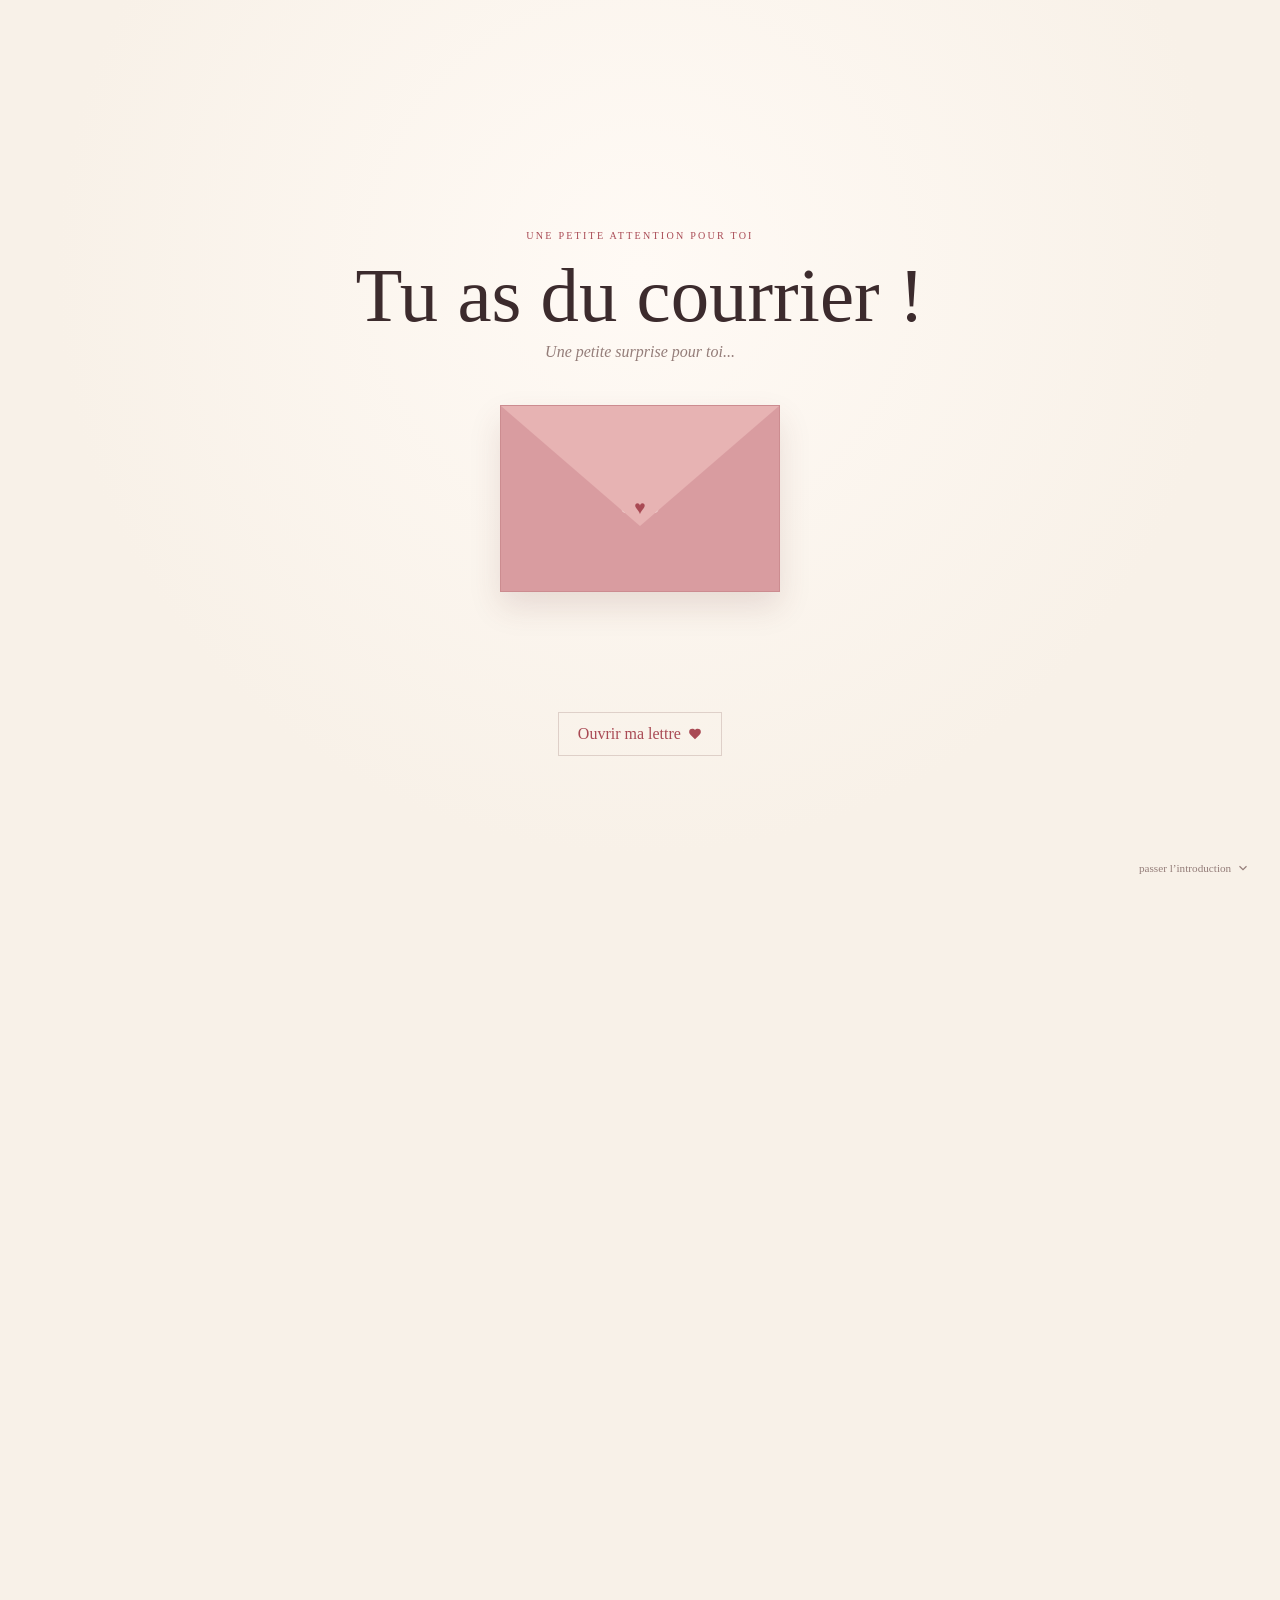
==== commit 3bbe43d7: "Ajustement du ton : flirt / séduction délicate sans précipitation" ====
--- a/index.html
+++ b/index.html
@@ -77,7 +77,7 @@
           <span style="--i:3">♥</span><span style="--i:4">♥</span><span style="--i:5">♥</span>
         </div>
 
-        <div class="hero-kicker">pour celle qui fait chanter mon cœur</div>
+        <div class="hero-kicker">pour une personne vraiment spéciale</div>
 
         <div class="hero-title">
           <span class="slide-left">JOYEUX</span>
@@ -87,18 +87,18 @@
 
         <div class="hero-portrait" onclick="openLightbox('assets/images/photo7_voiture.jpg', 'Yaye Boy ♡')">
           <img src="assets/images/photo7_hero_centered.jpg" alt="Yaye Boy">
-          <span class="stamp">est. us<br><b>2 MOIS</b></span>
+          <span class="stamp">depuis<br><b>2 MOIS ♡</b></span>
         </div>
 
         <div class="hero-note note-one">
-          mon sourire préféré <svg width="11" height="11" viewBox="0 0 24 24" fill="currentColor" style="display:inline-block"><path d="M19 14c1.49-1.46 3-3.21 3-5.5A5.5 5.5 0 0 0 16.5 3c-1.76 0-3 .5-4.5 2-1.5-1.5-2.74-2-4.5-2A5.5 5.5 0 0 0 2 8.5c0 2.3 1.5 4.05 3 5.5l7 7Z"/></svg>
-        </div>
-        <div class="hero-note note-two">pour toujours et à jamais</div>
+          ce sourire qui illumine tout <svg width="11" height="11" viewBox="0 0 24 24" fill="currentColor" style="display:inline-block"><path d="M19 14c1.49-1.46 3-3.21 3-5.5A5.5 5.5 0 0 0 16.5 3c-1.76 0-3 .5-4.5 2-1.5-1.5-2.74-2-4.5-2A5.5 5.5 0 0 0 2 8.5c0 2.3 1.5 4.05 3 5.5l7 7Z"/></svg>
+        </div>
+        <div class="hero-note note-two">douceur & rayonnement</div>
 
         <p class="hero-bottom">Aujourd’hui, tout est à propos de toi.</p>
 
         <a class="scroll-cue" href="#memories">
-          <span>découvrir notre histoire</span>
+          <span>découvrir la suite</span>
           <svg width="15" height="15" viewBox="0 0 24 24" fill="none" stroke="currentColor" stroke-width="2"><path d="m6 9 6 6 6-6"/></svg>
         </a>
       </section>
@@ -107,63 +107,63 @@
       <section id="memories" class="memories section-rule">
         <div class="section-heading">
           <span class="eyebrow">les petits détails</span>
-          <h2>Nos souvenirs</h2>
-          <p>Chaque photo raconte une histoire.</p>
+          <h2>Ces 2 mois</h2>
+          <p>Chaque photo, chaque échange embellit mes journées.</p>
         </div>
 
         <div class="memory-grid">
-          <figure class="polaroid" style="--rotate: -3deg;" onclick="openLightbox('assets/images/photo2_doree.png', 'notre petit monde')">
-            <div class="photo-frame"><img src="assets/images/pola1_gold_portrait.png" alt="notre petit monde"></div>
-            <figcaption>notre petit monde</figcaption>
-          </figure>
-
-          <figure class="polaroid" style="--rotate: 4deg;" onclick="openLightbox('assets/images/photo1_diplome.jpg', 'cette journée parfaite')">
-            <div class="photo-frame"><img src="assets/images/pola3_grad_portrait.jpg" alt="cette journée parfaite"></div>
-            <figcaption>cette journée parfaite</figcaption>
-          </figure>
-
-          <figure class="polaroid" style="--rotate: -2deg;" onclick="openLightbox('assets/images/photo8_rose.jpg', 'juste nous')">
-            <div class="photo-frame"><img src="assets/images/pola_rose_portrait.jpg" alt="juste nous"></div>
-            <figcaption>juste nous</figcaption>
-          </figure>
-
-          <figure class="polaroid" style="--rotate: 3deg;" onclick="openLightbox('assets/images/photo9_orange.jpg', 'mon sourire préféré')">
-            <div class="photo-frame"><img src="assets/images/photo9_orange.jpg" alt="mon sourire préféré"></div>
-            <figcaption>mon sourire préféré</figcaption>
-          </figure>
-
-          <figure class="polaroid" style="--rotate: -4deg;" onclick="openLightbox('assets/images/photo5_lilas.png', 'toujours et pour toujours')">
-            <div class="photo-frame"><img src="assets/images/photo5_lilas.png" alt="toujours et pour toujours"></div>
-            <figcaption>toujours et pour toujours</figcaption>
-          </figure>
-
-          <figure class="polaroid" style="--rotate: 2deg;" onclick="openLightbox('assets/images/photo10_or_pose.jpg', 'mon chez-moi, c’est toi')">
-            <div class="photo-frame"><img src="assets/images/photo10_or_pose.jpg" alt="mon chez-moi, c’est toi"></div>
-            <figcaption>mon chez-moi, c’est toi</figcaption>
-          </figure>
-
-          <figure class="polaroid" style="--rotate: -2deg;" onclick="openLightbox('assets/images/photo4_casual.jpg', 'encore des souvenirs bientôt')">
-            <div class="photo-frame"><img src="assets/images/photo4_casual.jpg" alt="encore des souvenirs bientôt"></div>
-            <figcaption>encore des souvenirs bientôt</figcaption>
-          </figure>
-
-          <figure class="polaroid" style="--rotate: 4deg;" onclick="openLightbox('assets/images/photo3_bleu.jpg', 'ma personne')">
-            <div class="photo-frame"><img src="assets/images/pola2_blue_portrait.jpg" alt="ma personne"></div>
-            <figcaption>ma personne</figcaption>
-          </figure>
-
-          <p class="between-note">Mes souvenirs préférés<br>sont avec toi.</p>
+          <figure class="polaroid" style="--rotate: -3deg;" onclick="openLightbox('assets/images/photo2_doree.png', 'toujours aussi belle ♡')">
+            <div class="photo-frame"><img src="assets/images/pola1_gold_portrait.png" alt="toujours aussi belle"></div>
+            <figcaption>toujours aussi belle ♡</figcaption>
+          </figure>
+
+          <figure class="polaroid" style="--rotate: 4deg;" onclick="openLightbox('assets/images/photo1_diplome.jpg', 'quelle fierté ! ♡')">
+            <div class="photo-frame"><img src="assets/images/pola3_grad_portrait.jpg" alt="quelle fierté"></div>
+            <figcaption>quelle fierté ! ♡</figcaption>
+          </figure>
+
+          <figure class="polaroid" style="--rotate: -2deg;" onclick="openLightbox('assets/images/photo8_rose.jpg', 'si rayonnante')">
+            <div class="photo-frame"><img src="assets/images/pola_rose_portrait.jpg" alt="si rayonnante"></div>
+            <figcaption>si rayonnante ♡</figcaption>
+          </figure>
+
+          <figure class="polaroid" style="--rotate: 3deg;" onclick="openLightbox('assets/images/photo9_orange.jpg', 'ce sourire qui fait chavirer')">
+            <div class="photo-frame"><img src="assets/images/photo9_orange.jpg" alt="ce sourire"></div>
+            <figcaption>ce sourire qui fait chavirer ♡</figcaption>
+          </figure>
+
+          <figure class="polaroid" style="--rotate: -4deg;" onclick="openLightbox('assets/images/photo5_lilas.png', 'tu es unique')">
+            <div class="photo-frame"><img src="assets/images/photo5_lilas.png" alt="tu es unique"></div>
+            <figcaption>tu es unique ♡</figcaption>
+          </figure>
+
+          <figure class="polaroid" style="--rotate: 2deg;" onclick="openLightbox('assets/images/photo10_or_pose.jpg', 'pleine de vie & d’élégance')">
+            <div class="photo-frame"><img src="assets/images/photo10_or_pose.jpg" alt="élégance"></div>
+            <figcaption>pleine de vie & d’élégance ♡</figcaption>
+          </figure>
+
+          <figure class="polaroid" style="--rotate: -2deg;" onclick="openLightbox('assets/images/photo4_casual.jpg', 'ton énergie incroyable')">
+            <div class="photo-frame"><img src="assets/images/photo4_casual.jpg" alt="ton énergie"></div>
+            <figcaption>ton énergie incroyable ♡</figcaption>
+          </figure>
+
+          <figure class="polaroid" style="--rotate: 4deg;" onclick="openLightbox('assets/images/photo3_bleu.jpg', 'douceur & spontanéité')">
+            <div class="photo-frame"><img src="assets/images/pola2_blue_portrait.jpg" alt="douceur"></div>
+            <figcaption>douceur & spontanéité ♡</figcaption>
+          </figure>
+
+          <p class="between-note">Chaque discussion avec toi<br>est un vrai plaisir.</p>
           <p class="memory-counter">08 / ∞</p>
         </div>
 
-        <p class="duration">2 mois de nous, de rires et de belles discussions.</p>
+        <p class="duration">2 mois d’échanges, de rires et de belles discussions.</p>
       </section>
 
       <!-- SECTION MOMENTS (VIDÉOS) -->
       <section class="moments section-rule">
         <div class="section-heading">
           <span class="eyebrow">sous les projecteurs</span>
-          <h2>Ton moment, <em>ta passion</em> ✨</h2>
+          <h2>Ton énergie, <em>ta présence</em> ✨</h2>
         </div>
 
         <div class="video-grid">
@@ -171,14 +171,14 @@
             <video controls playsinline preload="metadata">
               <source src="assets/videos/video1.mp4" type="video/mp4">
             </video>
-            <figcaption>Continue de poursuivre tes rêves.</figcaption>
+            <figcaption>Ton énergie & ta spontanéité ♡</figcaption>
           </figure>
 
           <figure class="video-card offset">
             <video controls playsinline preload="metadata">
               <source src="assets/videos/video2.mp4" type="video/mp4">
             </video>
-            <figcaption>Je suis toujours fier de toi.</figcaption>
+            <figcaption>Ce sourire qui rend tout plus doux.</figcaption>
           </figure>
 
           <figure class="video-card">
@@ -192,55 +192,54 @@
             <video controls playsinline preload="metadata">
               <source src="assets/videos/video4.mp4" type="video/mp4">
             </video>
-            <figcaption>Douceur & rayonnement 🌸</figcaption>
-          </figure>
-        </div>
-      </section>
-
-      <!-- SECTION LETTRE D'AMOUR -->
+            <figcaption>Douceur & éclat naturel 🌸</figcaption>
+          </figure>
+        </div>
+      </section>
+
+      <!-- SECTION LETTRE D'ATTENTION -->
       <section class="love-letter section-rule">
         <div class="letter-paper">
           <div class="letter-top">
-            <span>à ma personne préférée</span>
+            <span>un mot sincère pour toi</span>
             <svg width="17" height="17" viewBox="0 0 24 24" fill="currentColor"><path d="M19 14c1.49-1.46 3-3.21 3-5.5A5.5 5.5 0 0 0 16.5 3c-1.76 0-3 .5-4.5 2-1.5-1.5-2.74-2-4.5-2A5.5 5.5 0 0 0 2 8.5c0 2.3 1.5 4.05 3 5.5l7 7Z"/></svg>
           </div>
 
-          <h2>Une lettre d'amour</h2>
+          <h2>Chère Yaye Boy,</h2>
 
           <div class="letter-body">
-            <p>Joyeux anniversaire mon amour ❤️🥹🎂</p>
-            <p>Aujourd’hui, je veux simplement te rappeler à quel point tu comptes pour moi.</p>
-            <p>Depuis ces deux mois qu’on partage une histoire, tu as apporté tellement de douceur, de sourires et de belles discussions dans mon quotidien. Tu es une personne rare, forte, drôle, intelligente et tellement inspirante.</p>
-            <p>Merci pour ta présence dans mes journées, pour ton écoute et pour cette joie communicative que tu partages.</p>
-            <p>Tu occupes déjà une place immense dans mon cœur.</p>
-            <p>Je ne te souhaite pas seulement un joyeux anniversaire, je prie surtout Allah de t’accorder une longue vie, une bonne santé, la réussite et tout le bonheur que ton cœur mérite.</p>
-            <p>Qu’Il te protège et facilite tous tes projets.</p>
-            <p>Sache que je tiens énormément à toi.</p>
-            <p>Merci pour ces deux mois, pour ta présence et pour tout ce qu’on partage.</p>
-            <p>Je t'adore, et j’espère qu’on aura encore beaucoup de beaux moments à vivre ensemble. ❤️🥹</p>
+            <p>Joyeux anniversaire Yaye Boy 🌸🎂</p>
+            <p>Aujourd’hui, je tenais absolument à te faire cette petite attention pour marquer le coup et célébrer ton jour comme il se doit.</p>
+            <p>Depuis ces deux mois qu’on apprend à se connaître, tu as apporté tellement de fraîcheur, de sourires et de belles discussions dans mon quotidien. Tu es une personne rare, intelligente, drôle, pleine d’ambition et tellement inspirante.</p>
+            <p>J'apprécie énormément nos échanges, ta spontanéité et la douceur avec laquelle tu parles.</p>
+            <p>Tu es quelqu'un de vraiment spécial à mes yeux.</p>
+            <p>Je te souhaite le meilleur pour cette nouvelle année : une excellente santé, de grands succès dans tout ce que tu entreprends, et surtout une infinité de moments qui te rendent profondément heureuse.</p>
+            <p>Qu’Allah te protège et facilite chacun de tes rêves.</p>
+            <p>Sache que je tiens beaucoup à toi et que je suis vraiment heureux qu'on apprenne à se connaître.</p>
+            <p>Cette nouvelle année est à toi, profite à fond de ta journée ! ✨</p>
           </div>
 
           <div class="signature">
-            À toi pour toujours,<br>
+            Avec toute mon attention,<br>
             <span>Mactar <svg width="15" height="15" viewBox="0 0 24 24" fill="currentColor"><path d="M19 14c1.49-1.46 3-3.21 3-5.5A5.5 5.5 0 0 0 16.5 3c-1.76 0-3 .5-4.5 2-1.5-1.5-2.74-2-4.5-2A5.5 5.5 0 0 0 2 8.5c0 2.3 1.5 4.05 3 5.5l7 7Z"/></svg></span>
           </div>
 
-          <div class="letter-doodle">de tout mon cœur</div>
-        </div>
-      </section>
-
-      <!-- SECTION ANNIVERSAIRE -->
+          <div class="letter-doodle">de tout cœur</div>
+        </div>
+      </section>
+
+      <!-- SECTION DEBUT DE L'HISTOIRE -->
       <section class="anniversary section-rule">
         <div class="hearts" aria-hidden="true">
           <span style="--i:0">♥</span><span style="--i:1">♥</span><span style="--i:2">♥</span>
           <span style="--i:3">♥</span><span style="--i:4">♥</span><span style="--i:5">♥</span>
         </div>
         <span class="eyebrow">et ce n'est que le début</span>
-        <h2><span>2 MOIS</span><i>&</i><span>POUR TOUJOURS</span></h2>
-        <p>Tant de souvenirs, tant d'histoires,<br>et encore tellement de choses à vivre.</p>
-      </section>
-
-      <!-- SECTION FINALE & BISOU INTERACTIF -->
+        <h2><span>2 MOIS</span><i>&</i><span>DE JOLIS MOMENTS</span></h2>
+        <p>De belles discussions, des rires partagés,<br>et encore beaucoup de choses à découvrir ensemble.</p>
+      </section>
+
+      <!-- SECTION FINALE & SURPRISE INTERACTIVE -->
       <section class="finale">
         <div class="hearts" aria-hidden="true">
           <span style="--i:0">♥</span><span style="--i:1">♥</span><span style="--i:2">♥</span>
@@ -251,26 +250,26 @@
         <span class="sparkle sparkle-one">✦</span>
         <span class="sparkle sparkle-two">✦</span>
 
-        <span class="eyebrow">une dernière chose</span>
-        <h2>Et si je devais choisir encore,<br><em>je te choisirais toujours.</em></h2>
+        <span class="eyebrow">une dernière petite attention</span>
+        <h2>Reste toujours celle que tu es,<br><em>lumineuse et inspirante.</em></h2>
         <p class="final-love">
-          <span>Joyeux anniversaire, mon amour.</span>
+          <span>Joyeux anniversaire Yaye Boy ♡</span>
           <svg width="19" height="19" viewBox="0 0 24 24" fill="currentColor"><path d="M19 14c1.49-1.46 3-3.21 3-5.5A5.5 5.5 0 0 0 16.5 3c-1.76 0-3 .5-4.5 2-1.5-1.5-2.74-2-4.5-2A5.5 5.5 0 0 0 2 8.5c0 2.3 1.5 4.05 3 5.5l7 7Z"/></svg>
         </p>
 
         <button class="kiss-button" id="kissButton" onclick="triggerKiss()">
-          <span>Un dernier bisou ?</span> <span>💋</span>
+          <span>Une petite surprise pour la fin ?</span> <span>✨</span>
         </button>
 
         <div class="kiss-reveal" id="kissReveal" style="display: none;" role="status">
           <div class="kiss-hearts">♥ ♥ ♥</div>
-          <strong>JE TIENS À TOI</strong>
-          <span>toujours, toujours, toujours</span>
+          <strong>JE TIENS BEAUCOUP À TOI</strong>
+          <span>très bel anniversaire Yaye Boy ♡</span>
         </div>
       </section>
 
       <footer>
-        <span>fait avec amour, rien que pour toi</span>
+        <span>préparé avec soin, rien que pour toi</span>
         <svg width="12" height="12" viewBox="0 0 24 24" fill="currentColor"><path d="M19 14c1.49-1.46 3-3.21 3-5.5A5.5 5.5 0 0 0 16.5 3c-1.76 0-3 .5-4.5 2-1.5-1.5-2.74-2-4.5-2A5.5 5.5 0 0 0 2 8.5c0 2.3 1.5 4.05 3 5.5l7 7Z"/></svg>
       </footer>
 
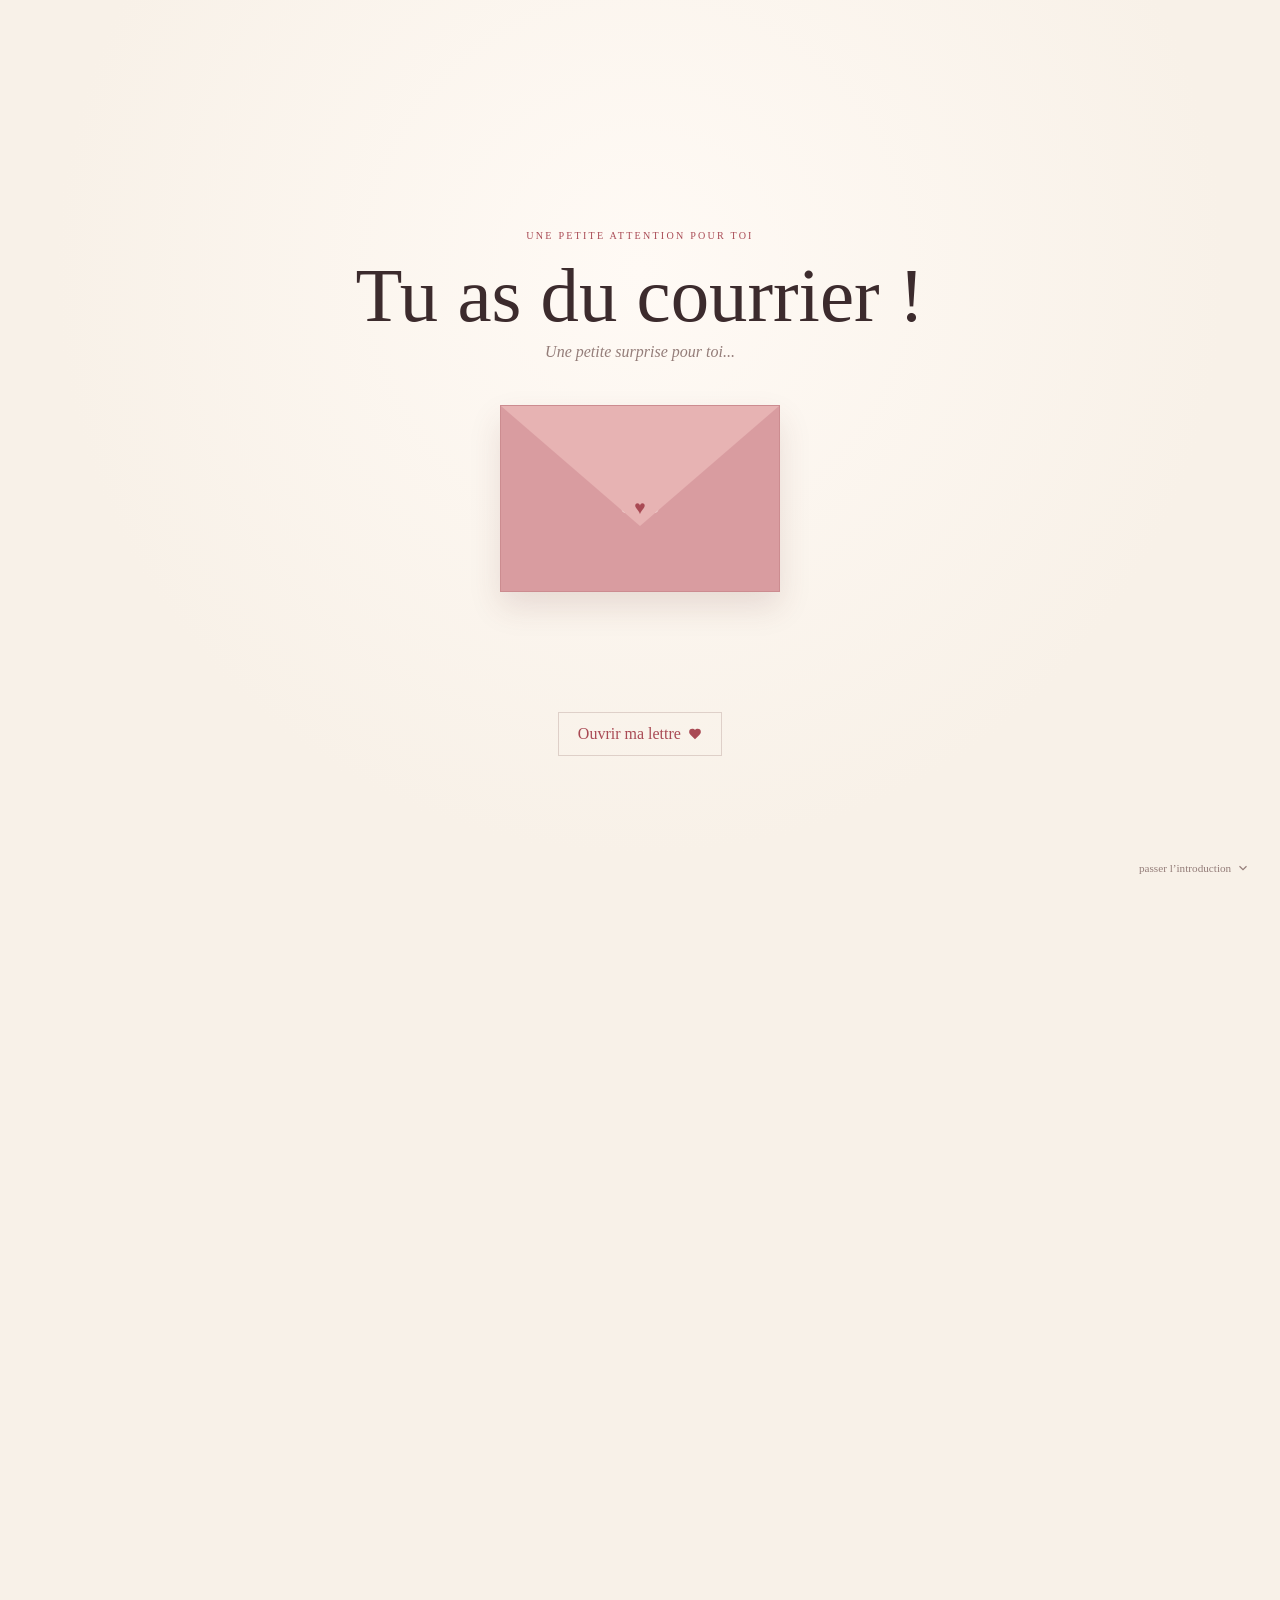
==== commit b5ec34b8: "Remplacement de 'Chère Yaye Boy' par 'Pour Yaye Boy ♡'" ====
--- a/index.html
+++ b/index.html
@@ -103,12 +103,12 @@
         </a>
       </section>
 
-      <!-- SECTION NOS SOUVENIRS -->
+      <!-- SECTION GALERIE PHOTOS -->
       <section id="memories" class="memories section-rule">
         <div class="section-heading">
-          <span class="eyebrow">les petits détails</span>
-          <h2>Ces 2 mois</h2>
-          <p>Chaque photo, chaque échange embellit mes journées.</p>
+          <span class="eyebrow">en quelques images</span>
+          <h2>Rayonnante au quotidien</h2>
+          <p>Un éclat naturel, de l'élégance et ce sourire qui illumine tout.</p>
         </div>
 
         <div class="memory-grid">
@@ -152,11 +152,11 @@
             <figcaption>douceur & spontanéité ♡</figcaption>
           </figure>
 
-          <p class="between-note">Chaque discussion avec toi<br>est un vrai plaisir.</p>
-          <p class="memory-counter">08 / ∞</p>
-        </div>
-
-        <p class="duration">2 mois d’échanges, de rires et de belles discussions.</p>
+          <p class="between-note">Toujours aussi solaire,<br>naturelle et inspirante ♡</p>
+          <p class="memory-counter">08 / 08</p>
+        </div>
+
+        <p class="duration">Une énergie unique qui fait toute la différence.</p>
       </section>
 
       <!-- SECTION MOMENTS (VIDÉOS) -->
@@ -205,7 +205,7 @@
             <svg width="17" height="17" viewBox="0 0 24 24" fill="currentColor"><path d="M19 14c1.49-1.46 3-3.21 3-5.5A5.5 5.5 0 0 0 16.5 3c-1.76 0-3 .5-4.5 2-1.5-1.5-2.74-2-4.5-2A5.5 5.5 0 0 0 2 8.5c0 2.3 1.5 4.05 3 5.5l7 7Z"/></svg>
           </div>
 
-          <h2>Chère Yaye Boy,</h2>
+          <h2>Pour Yaye Boy ♡</h2>
 
           <div class="letter-body">
             <p>Joyeux anniversaire Yaye Boy 🌸🎂</p>
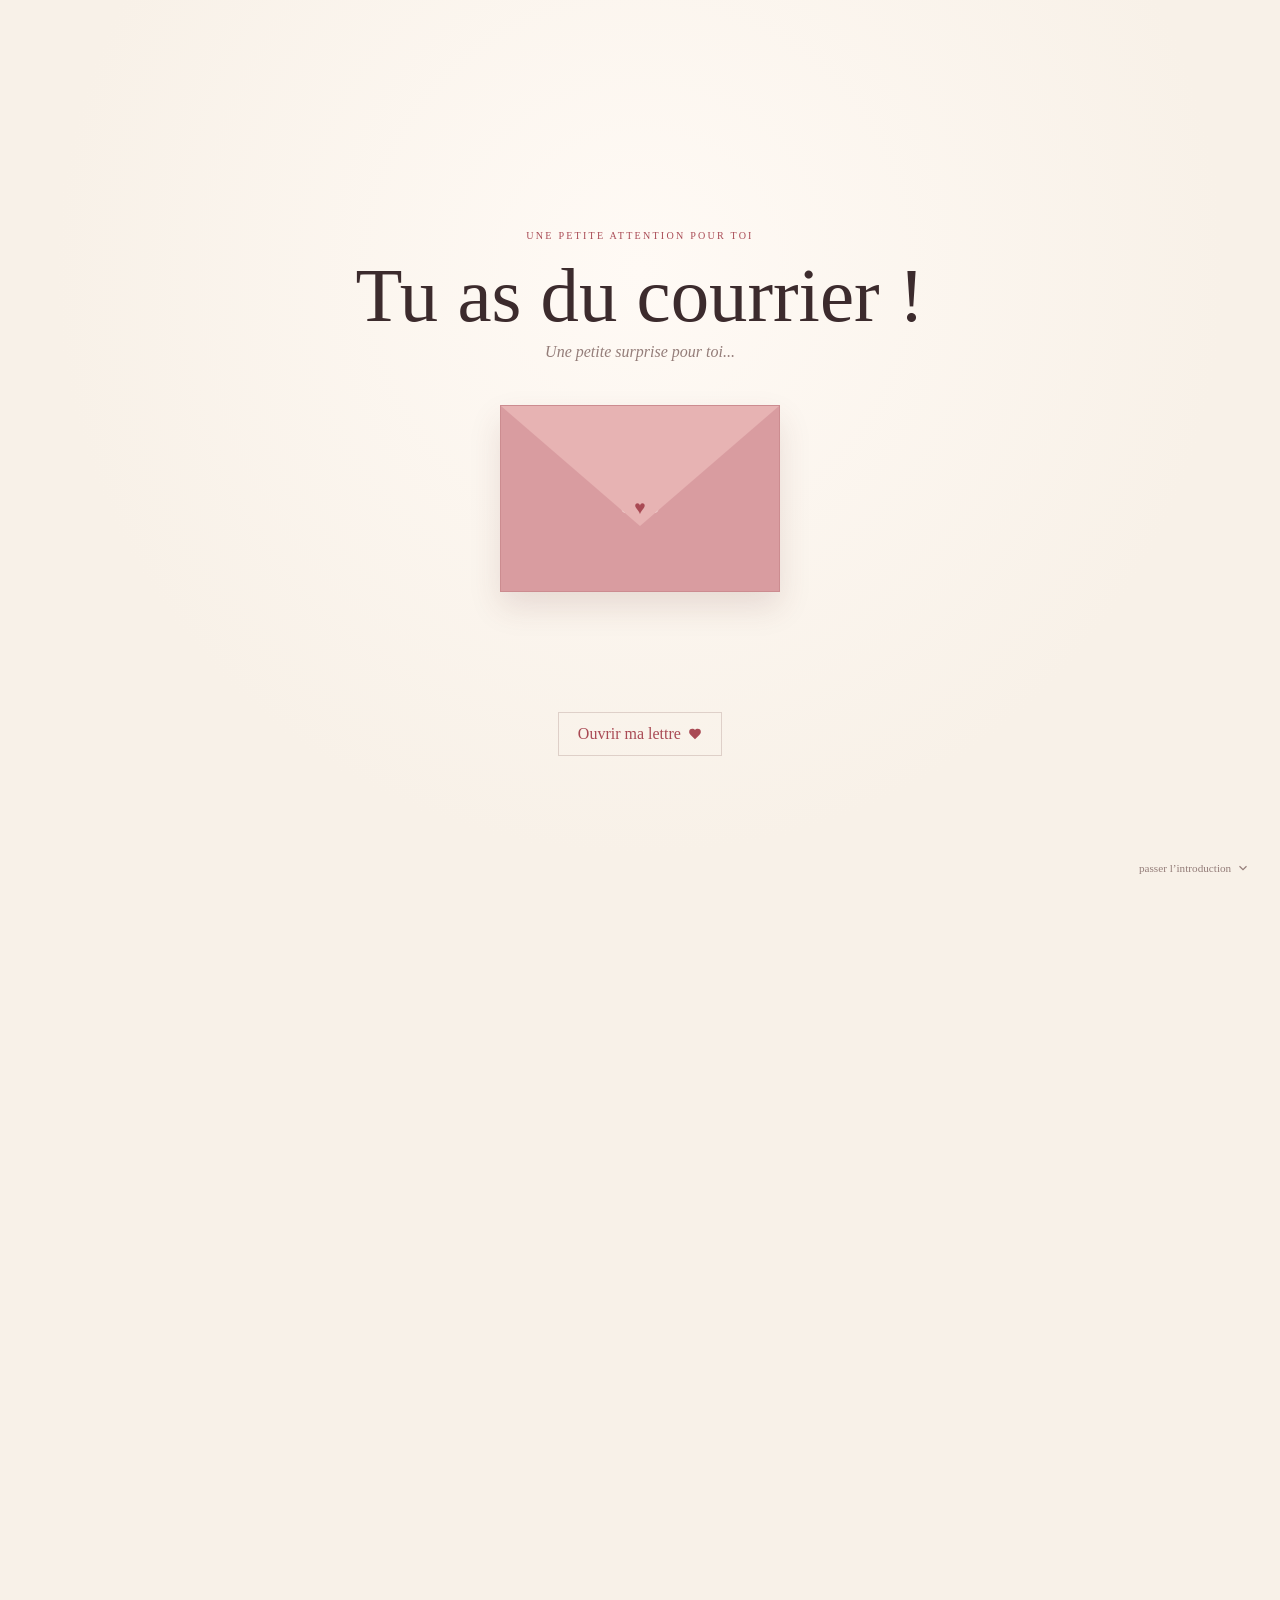
==== commit 849f35ff: "Titre de la lettre épuré : Yaye Boy" ====
--- a/index.html
+++ b/index.html
@@ -205,7 +205,7 @@
             <svg width="17" height="17" viewBox="0 0 24 24" fill="currentColor"><path d="M19 14c1.49-1.46 3-3.21 3-5.5A5.5 5.5 0 0 0 16.5 3c-1.76 0-3 .5-4.5 2-1.5-1.5-2.74-2-4.5-2A5.5 5.5 0 0 0 2 8.5c0 2.3 1.5 4.05 3 5.5l7 7Z"/></svg>
           </div>
 
-          <h2>Pour Yaye Boy ♡</h2>
+          <h2>Yaye Boy</h2>
 
           <div class="letter-body">
             <p>Joyeux anniversaire Yaye Boy 🌸🎂</p>
